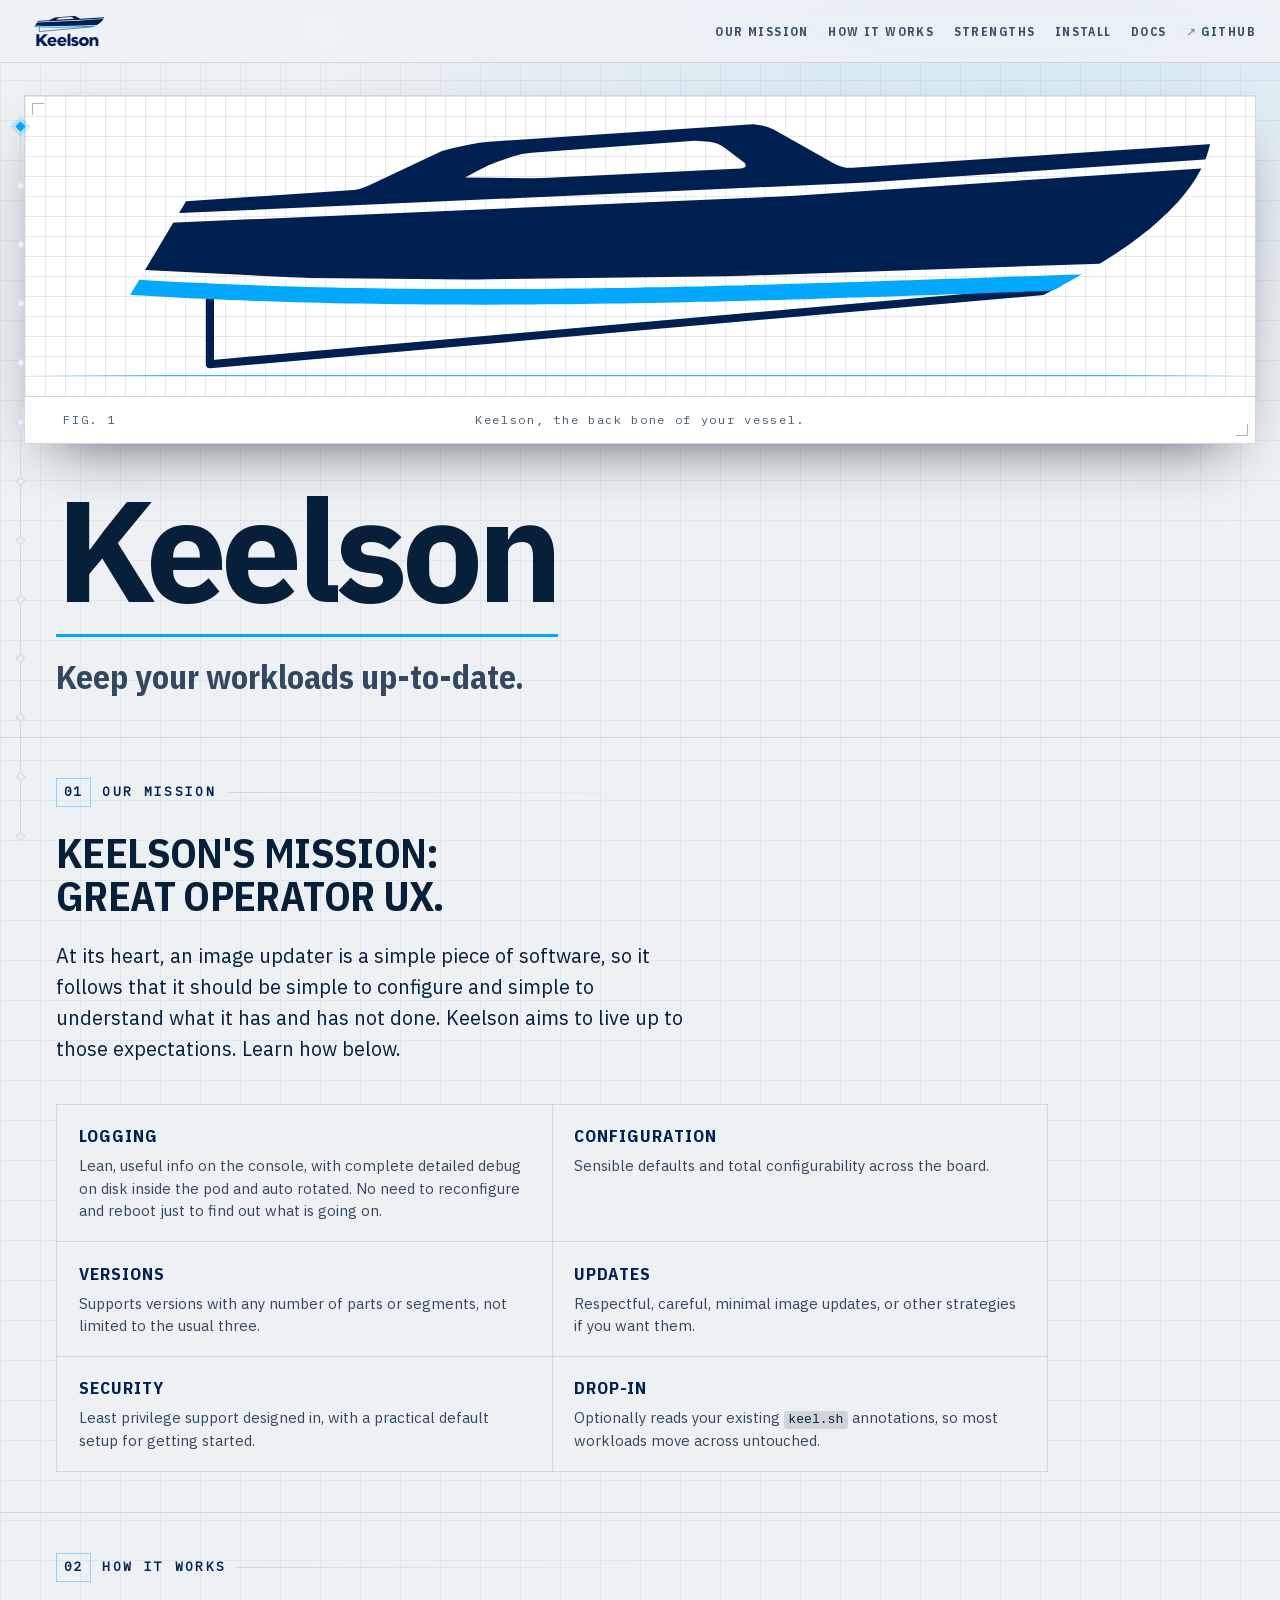
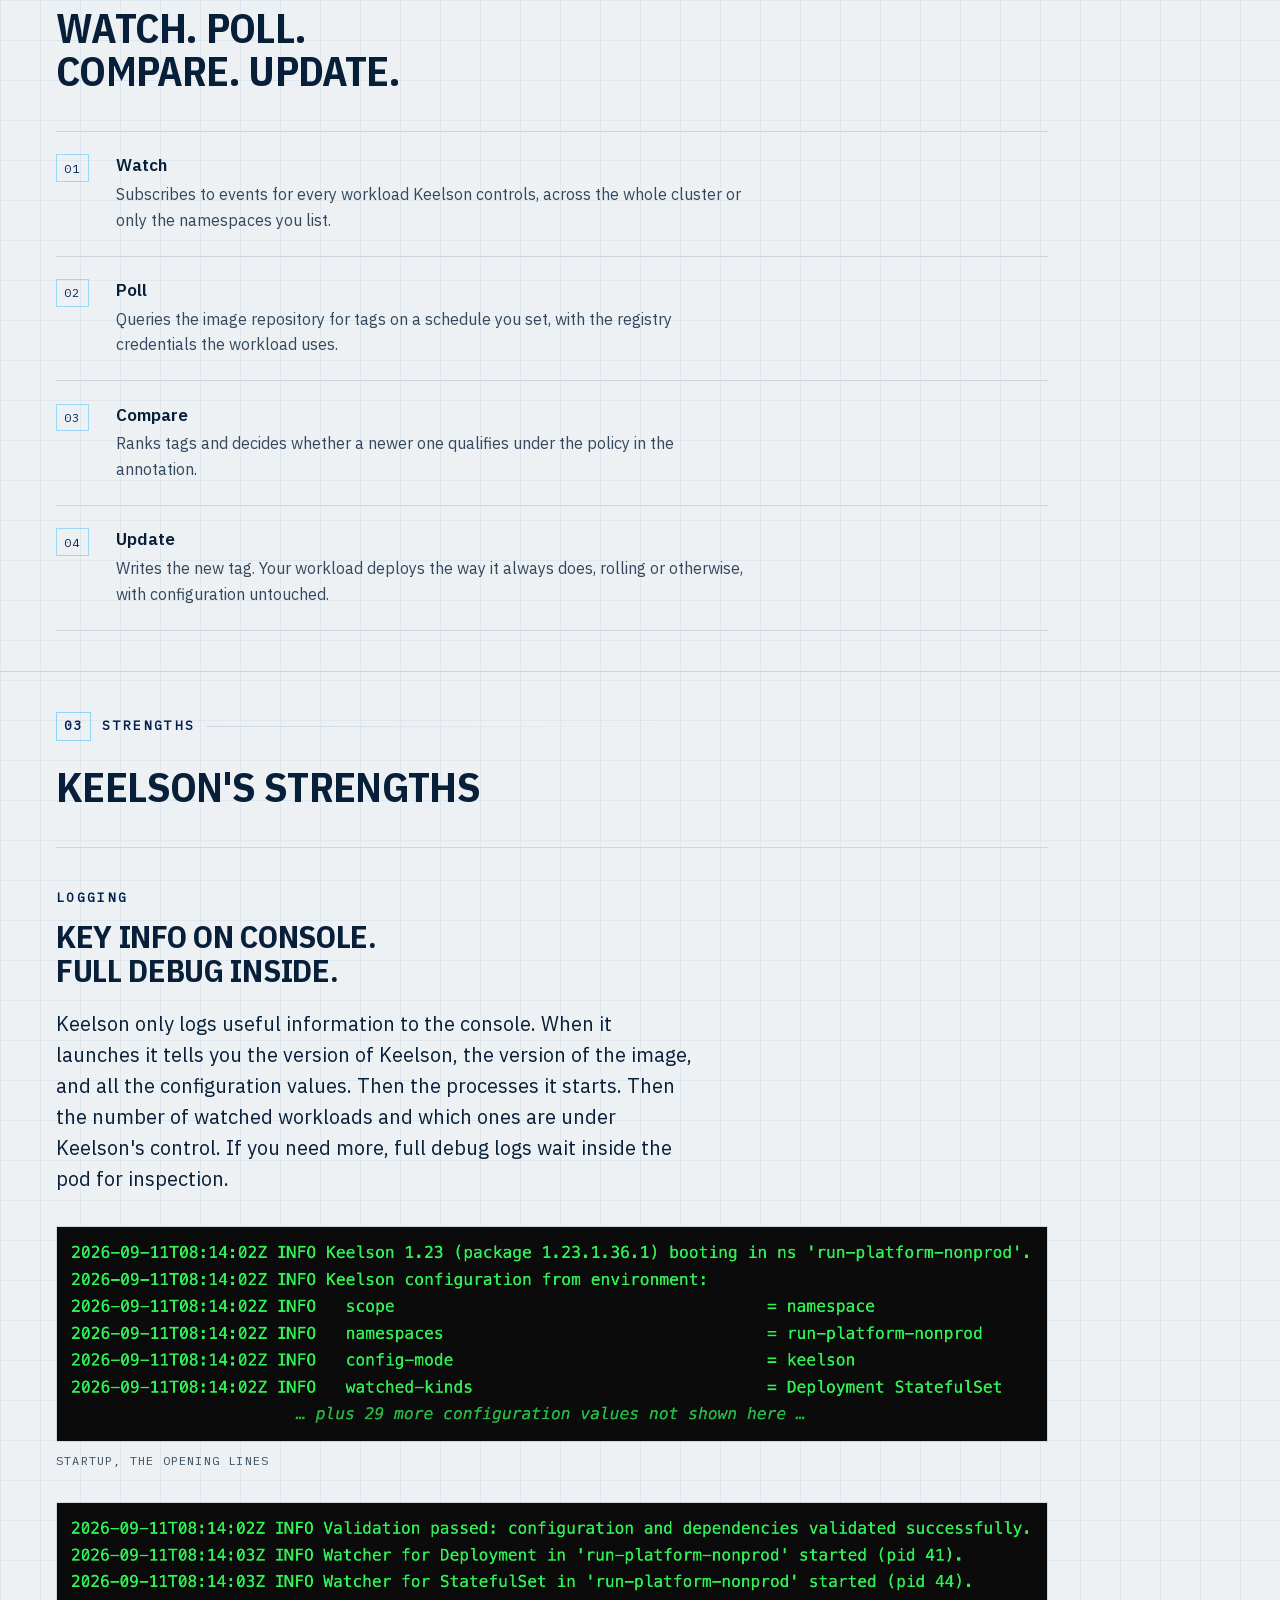
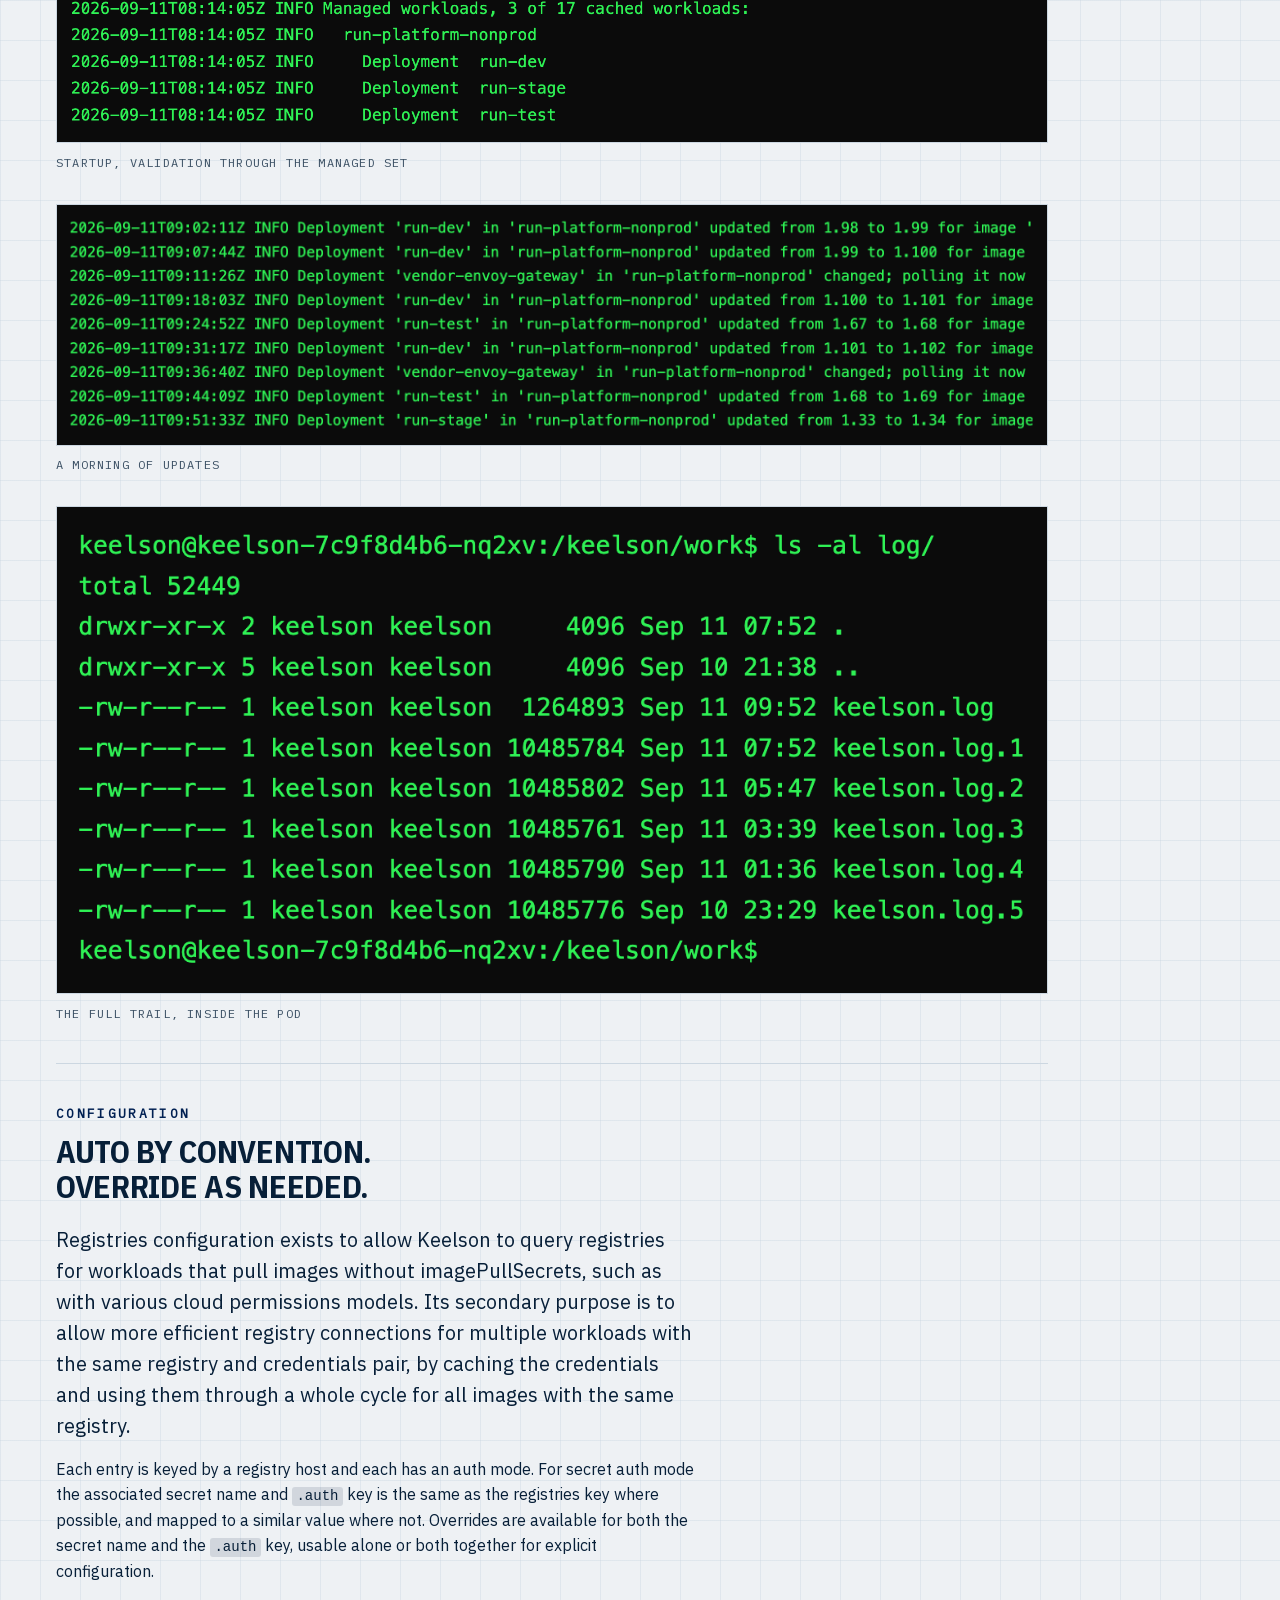
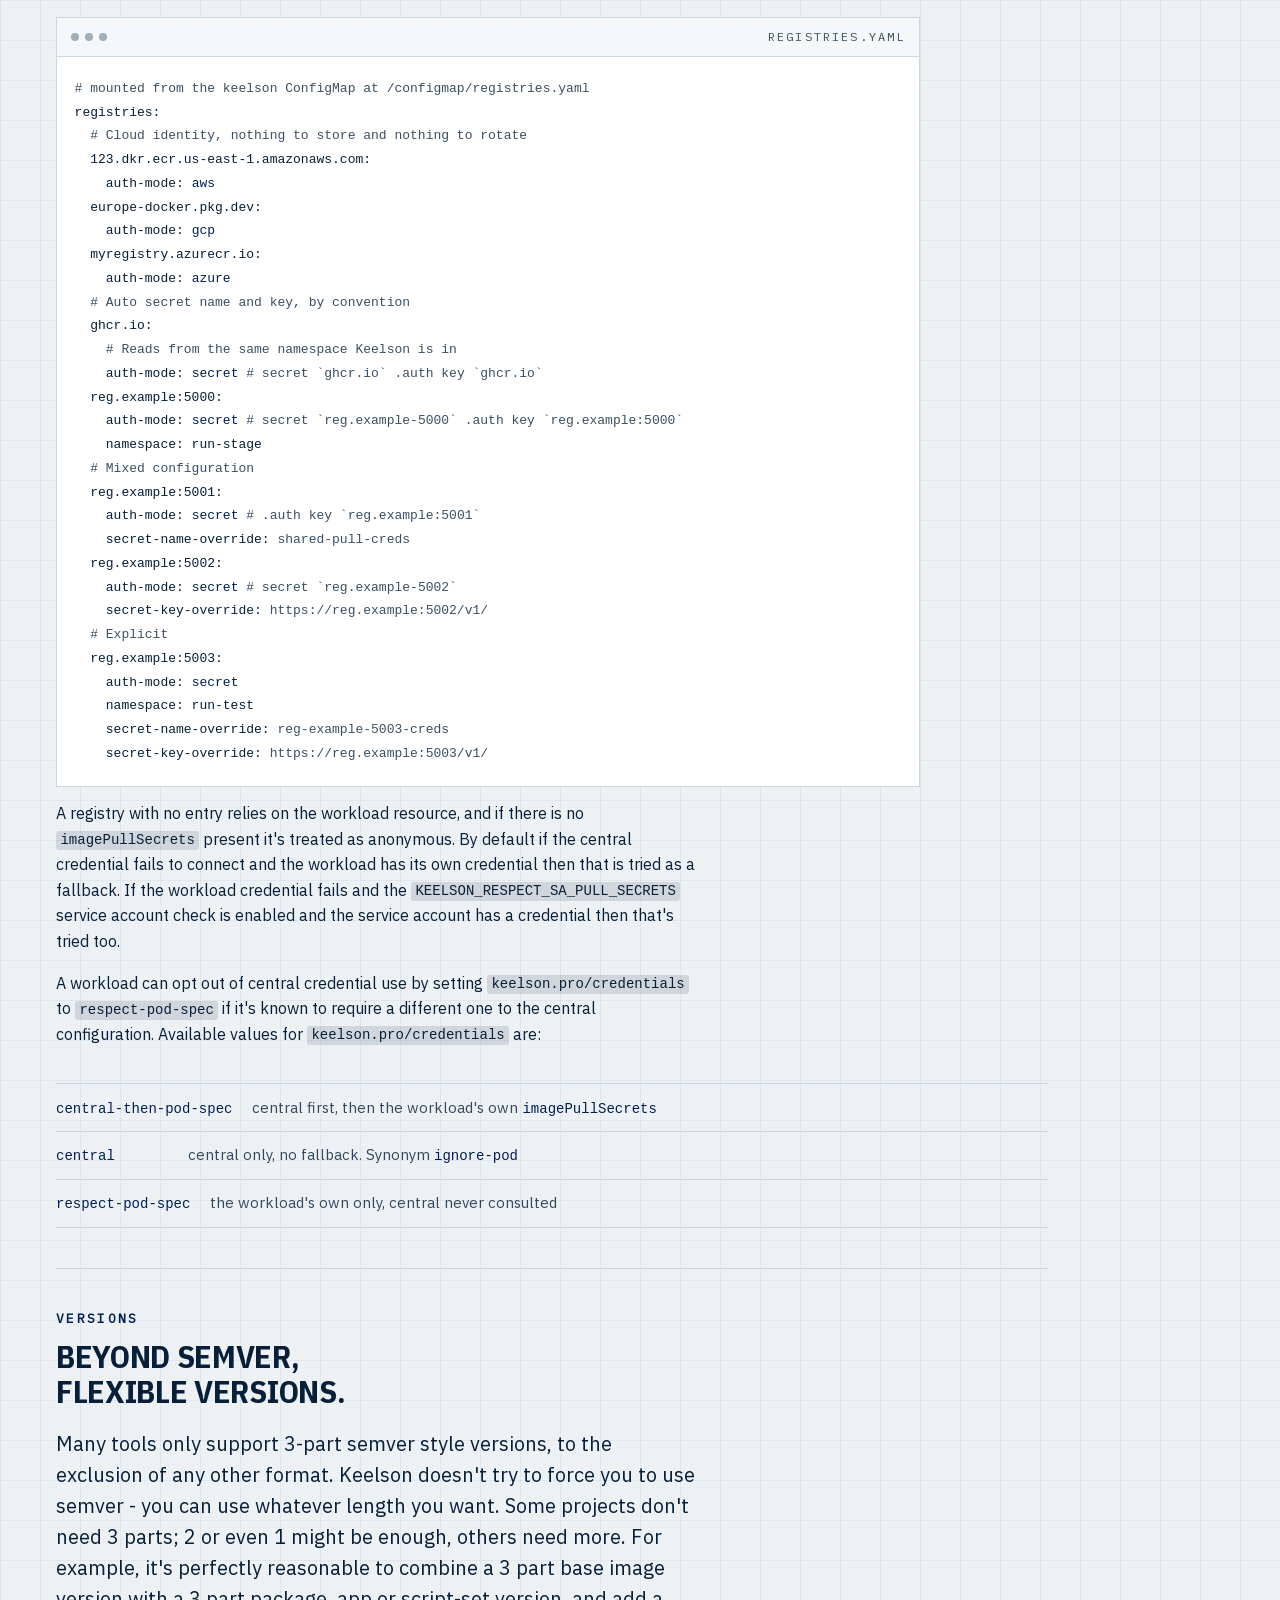
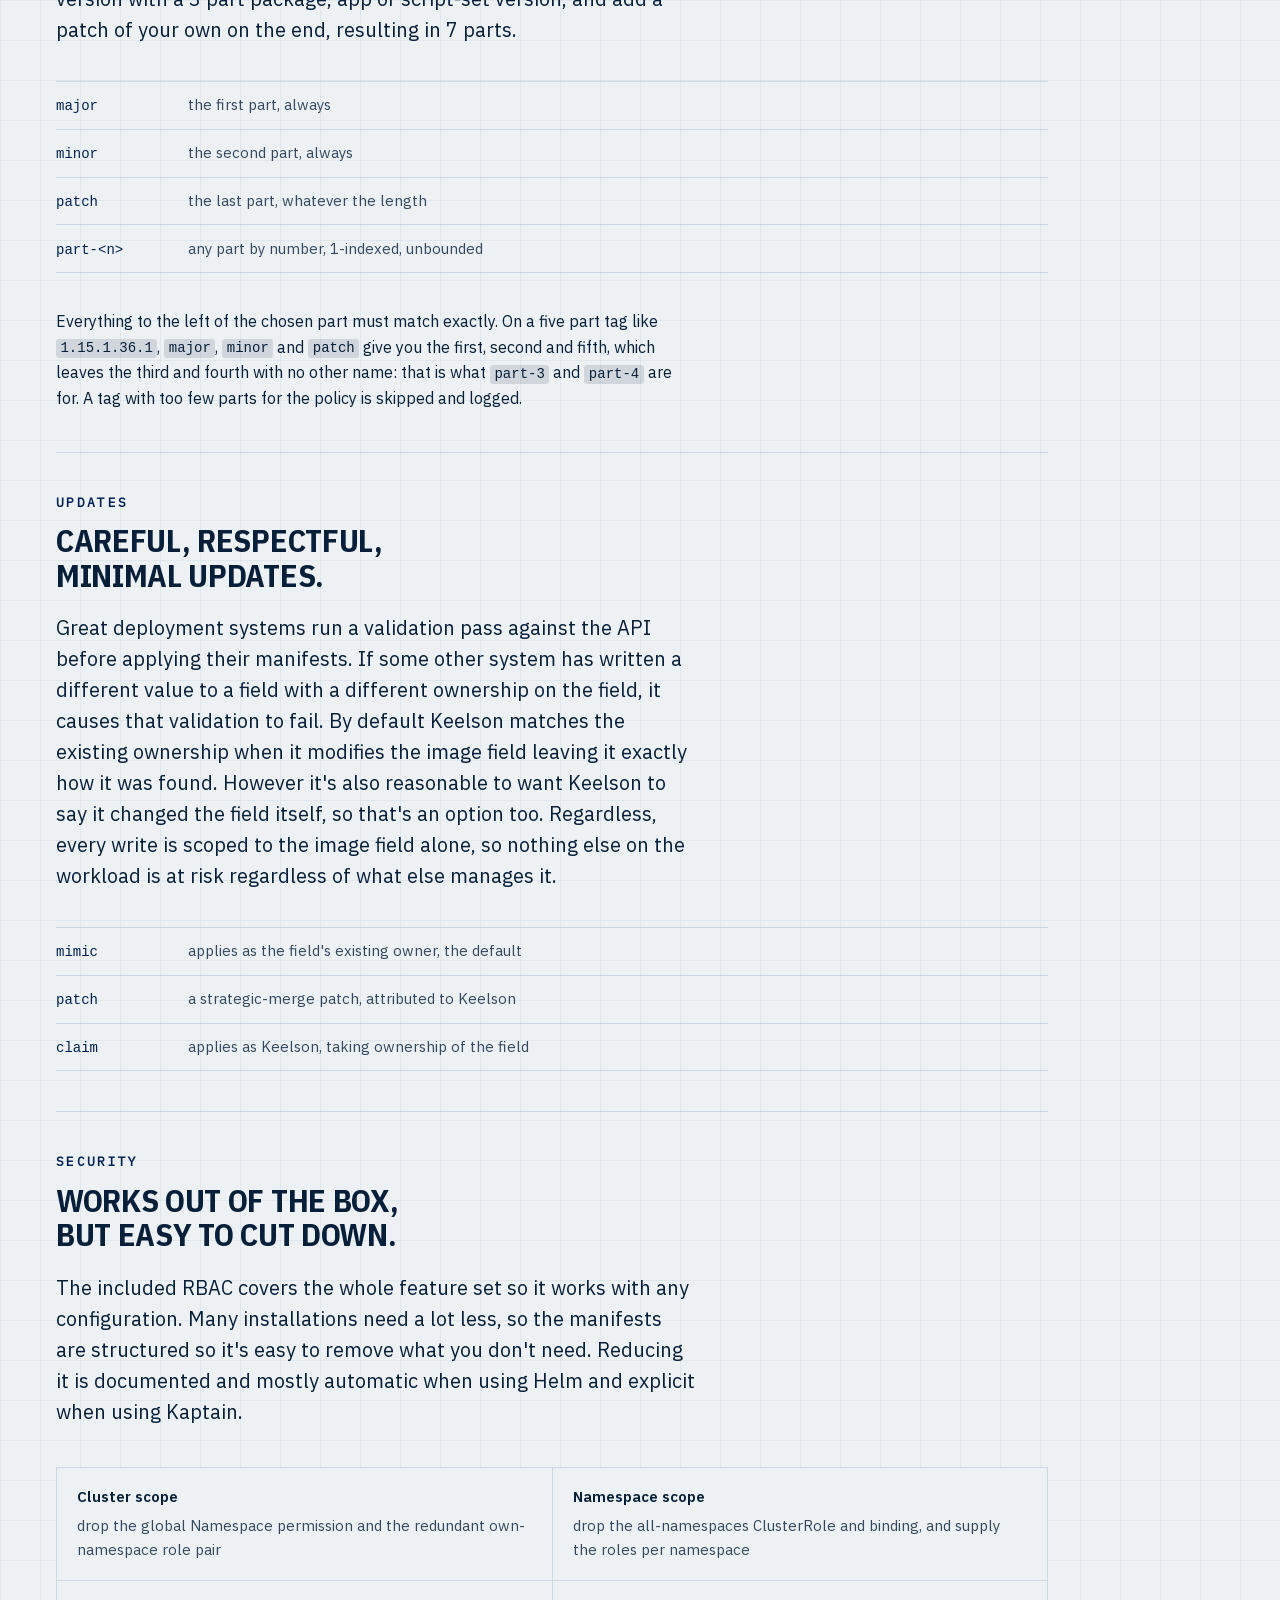
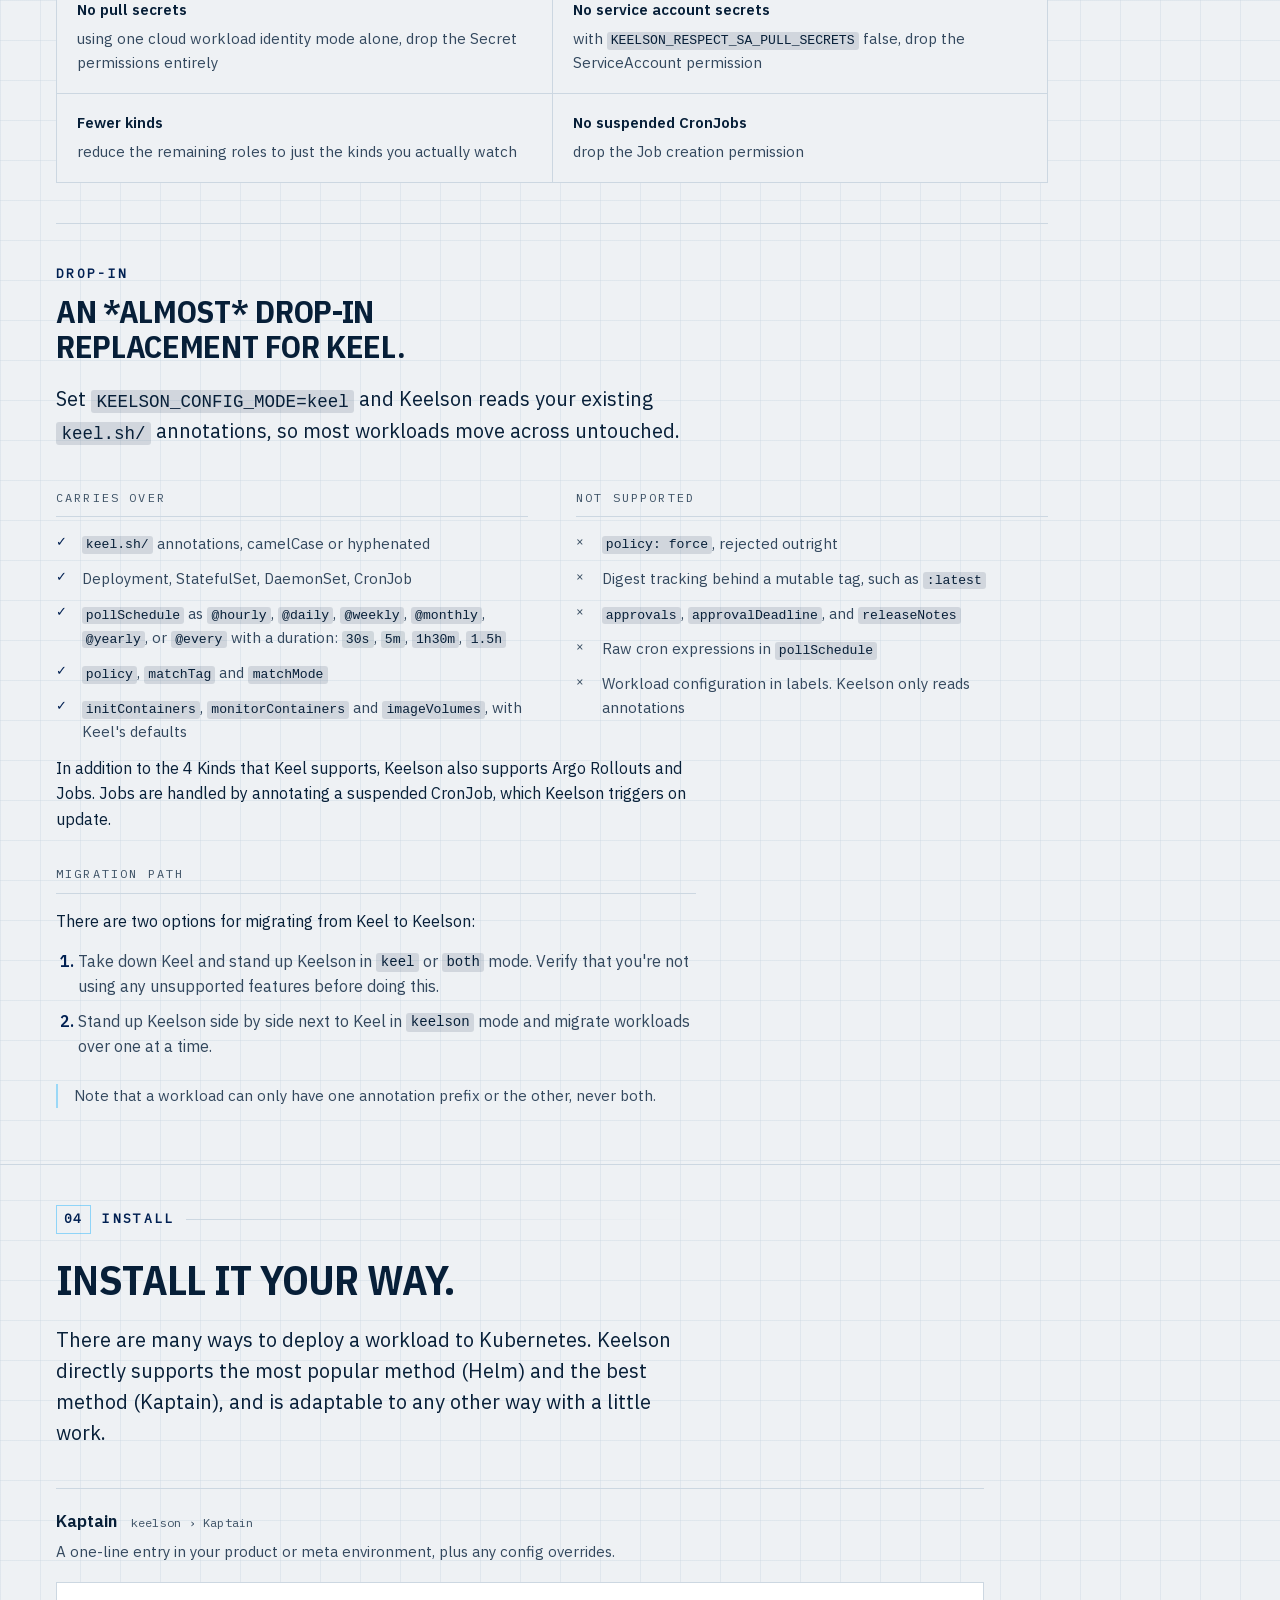
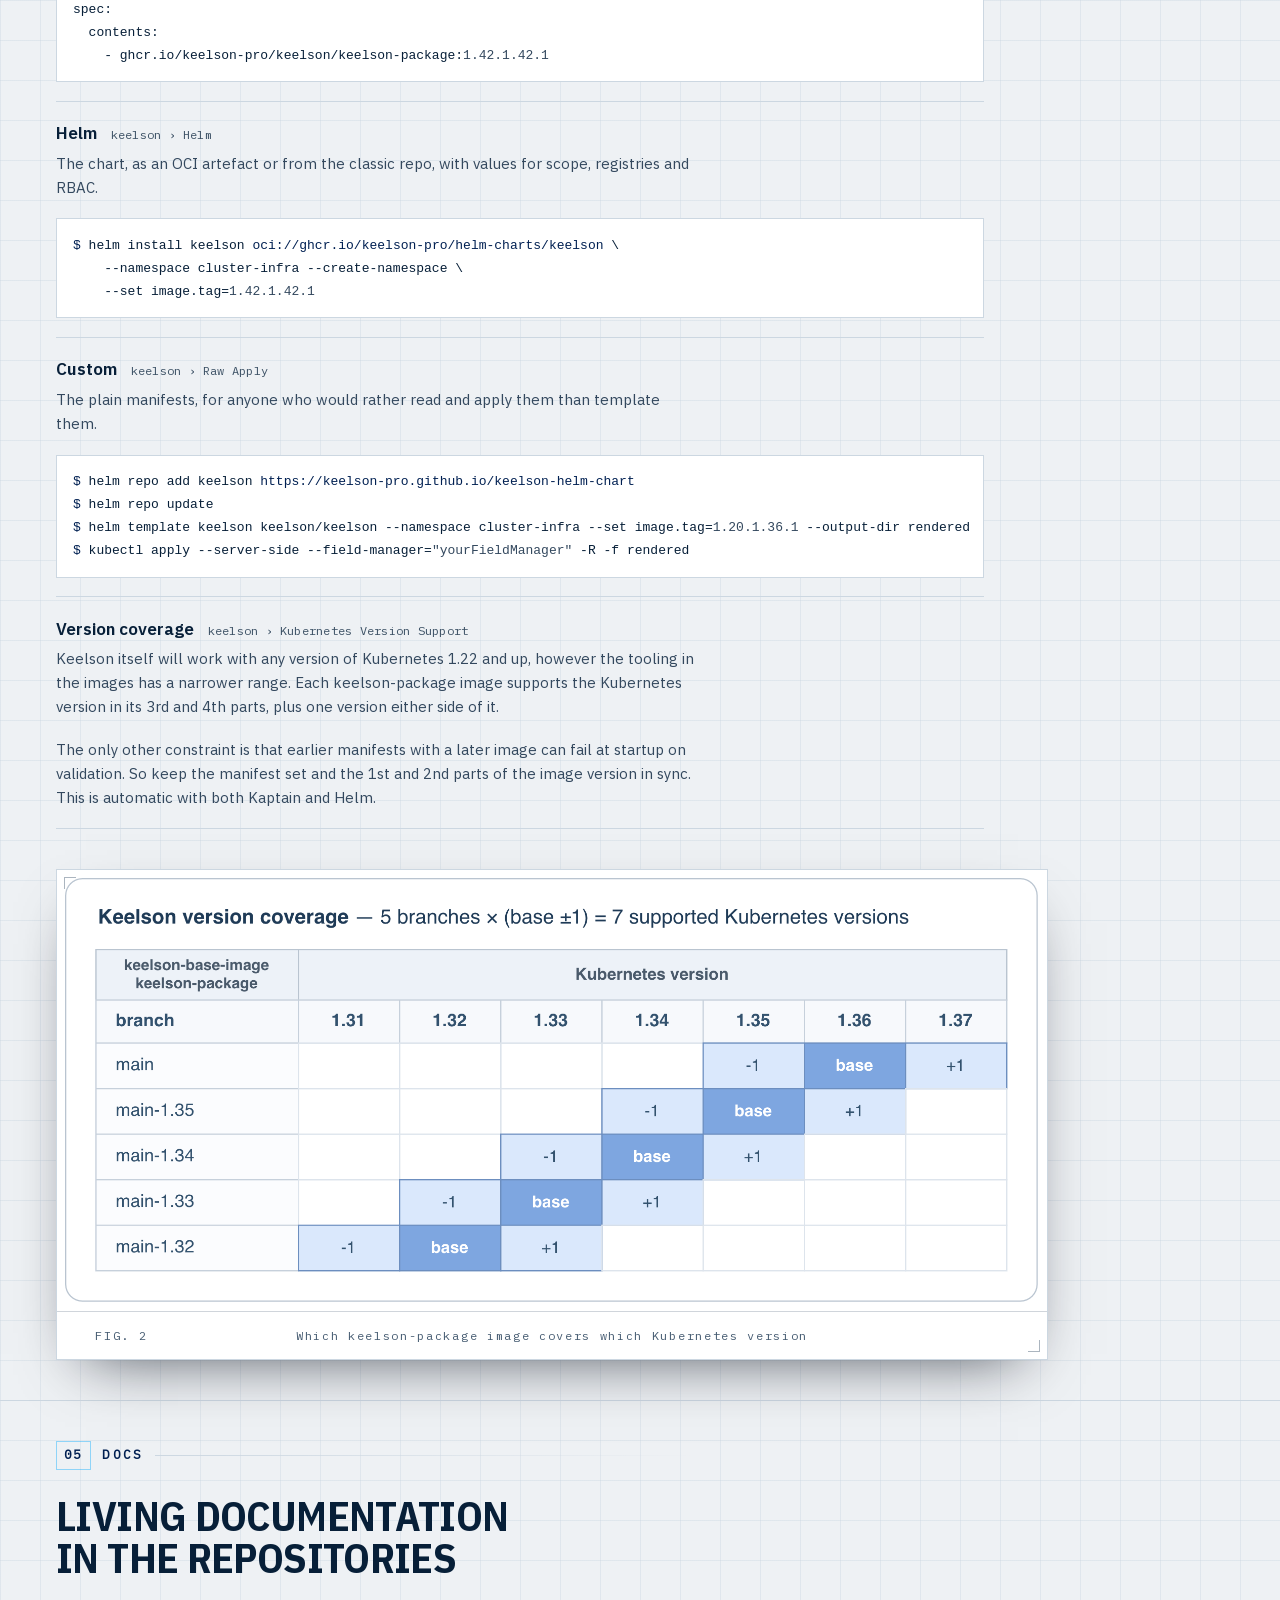
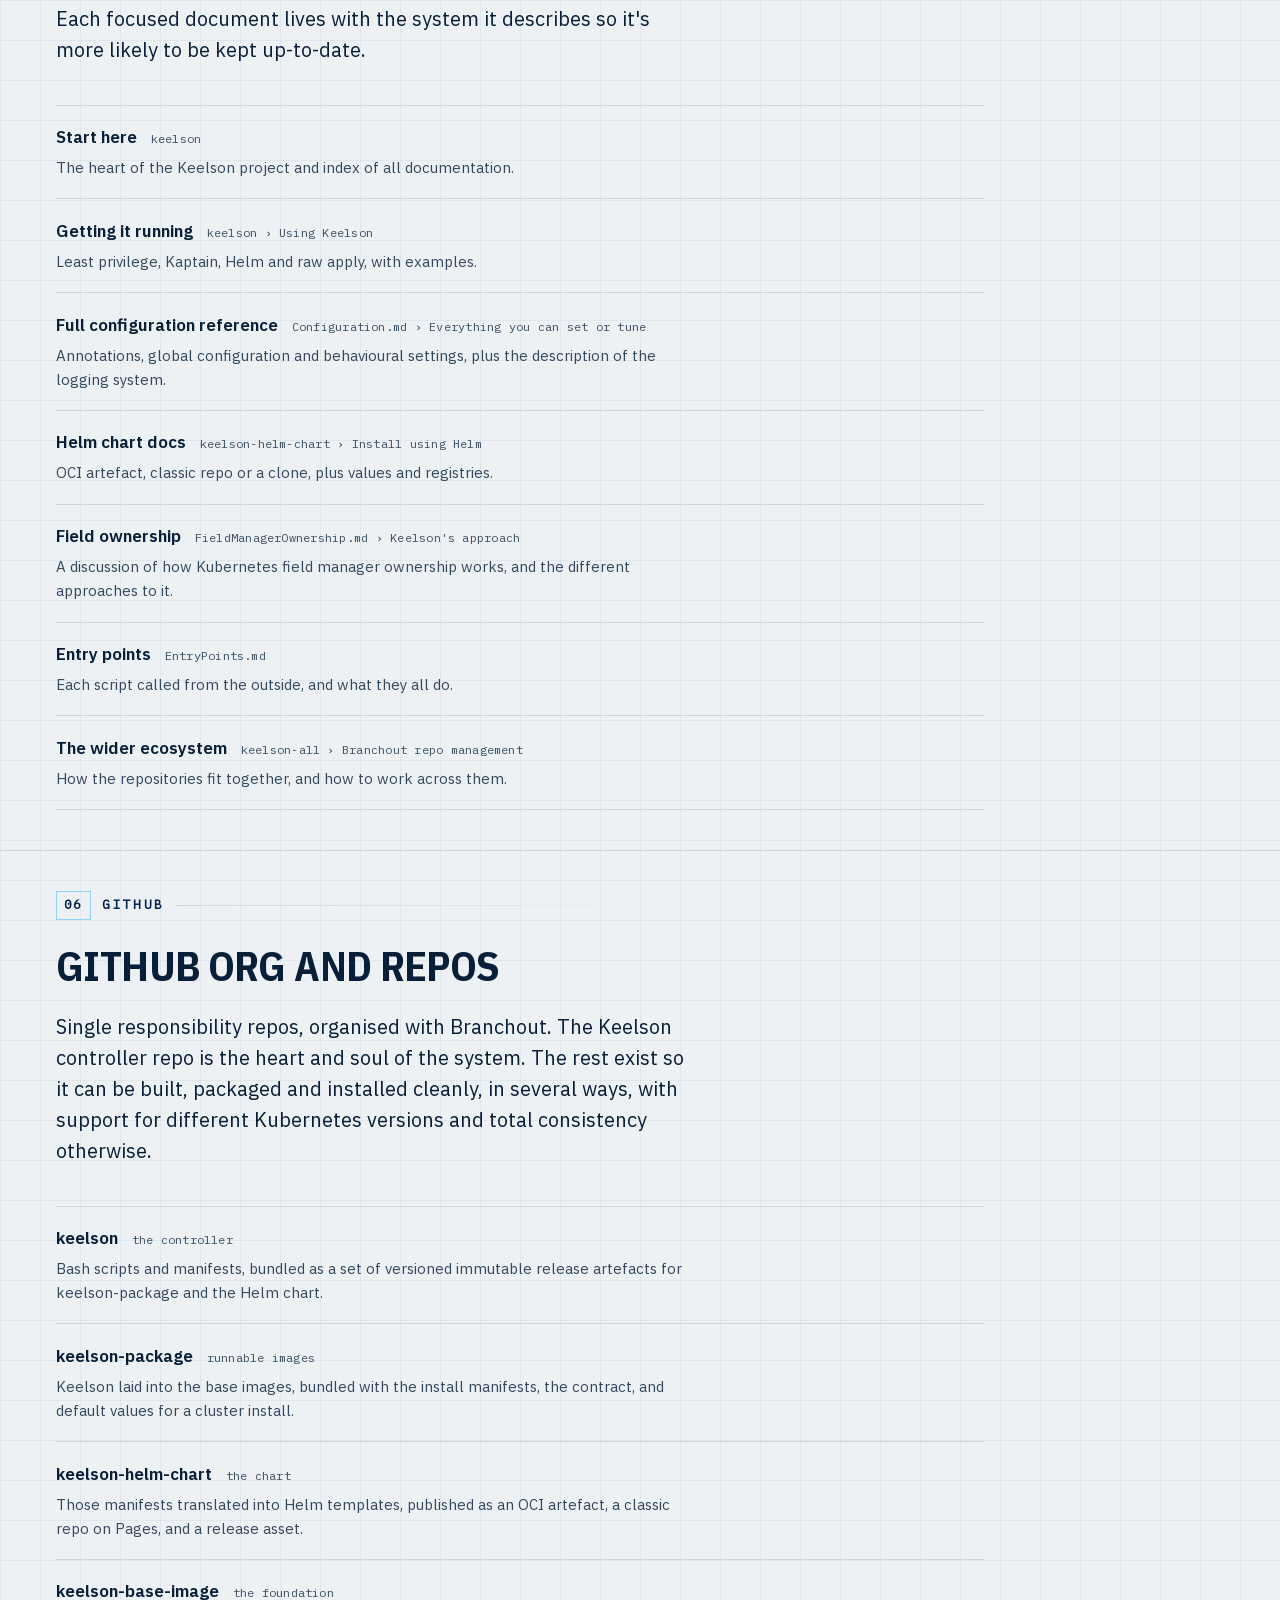
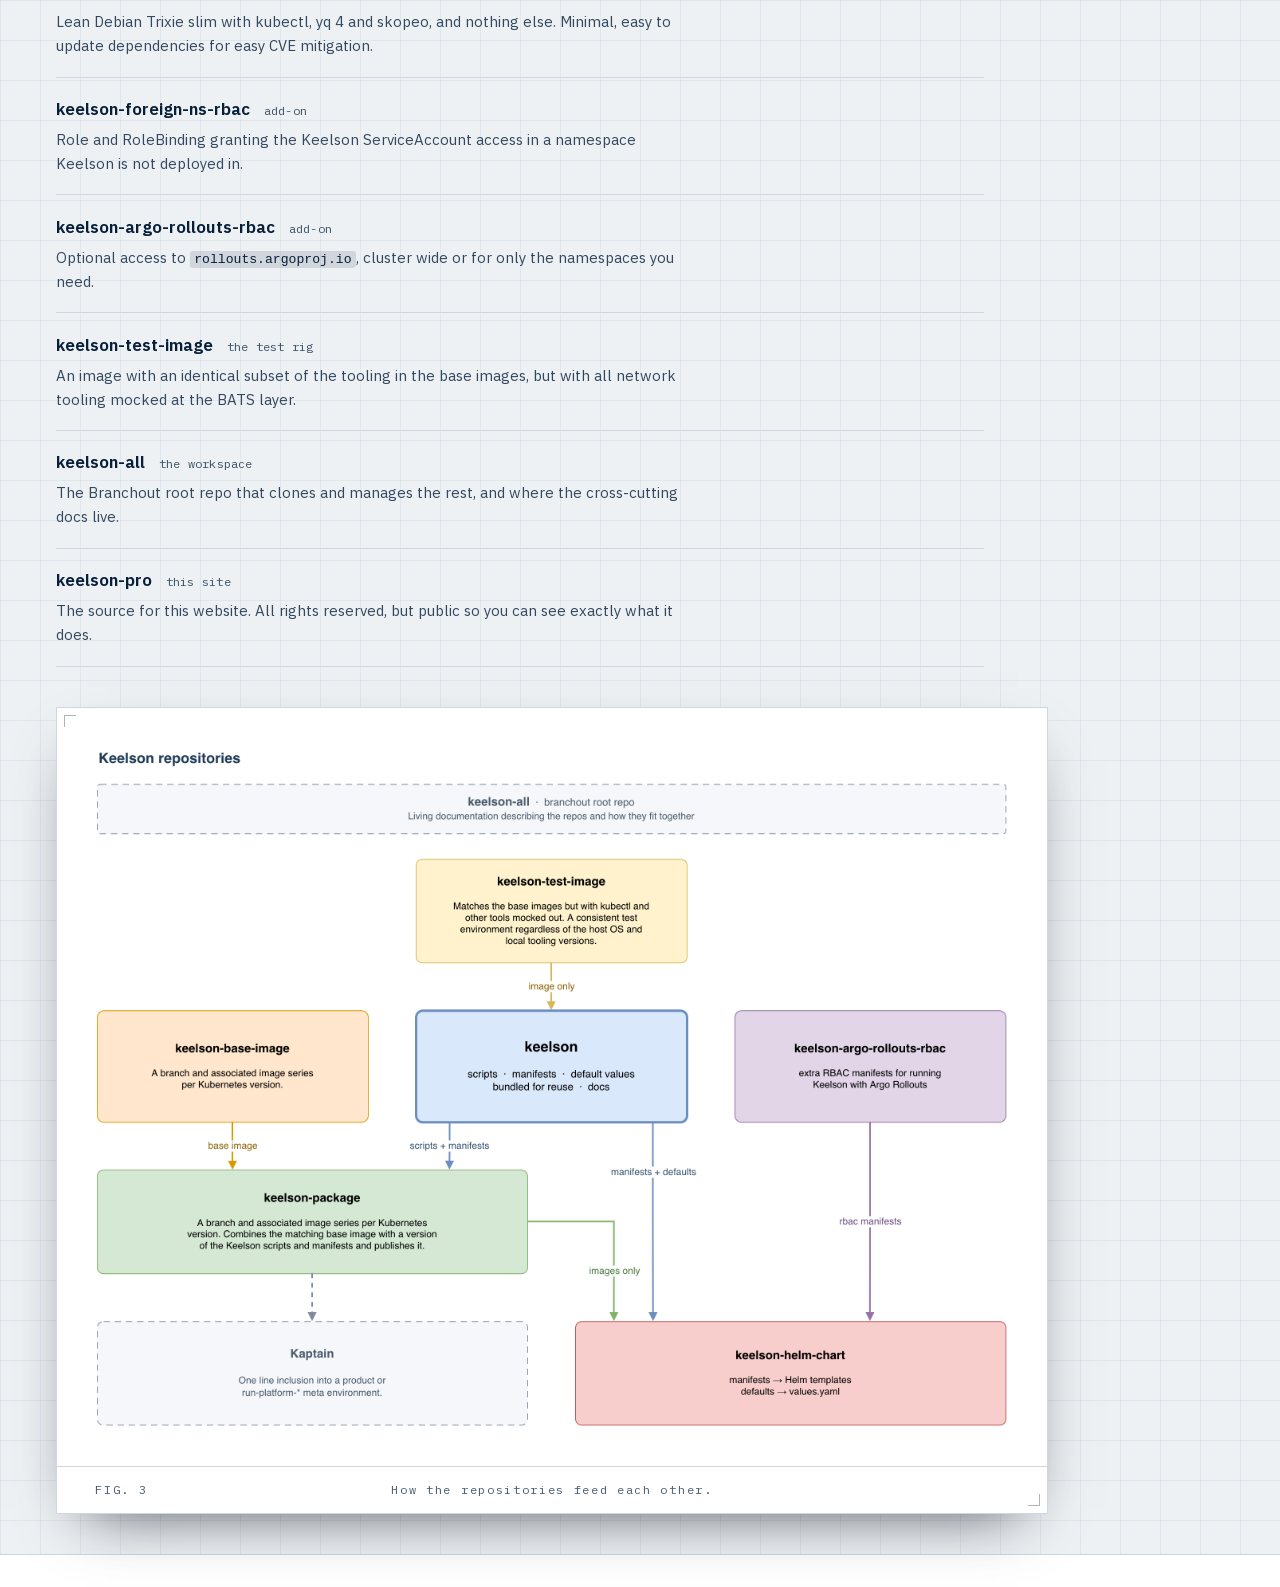
==== index.html @ 5b261552 "Publish keelson.pro site 1.1 as 42.1.1" ====
<!DOCTYPE html>
<html lang="en">
<head>
<meta charset="utf-8">
<meta name="viewport" content="width=device-width, initial-scale=1">
<title>Keelson - automated image updates for Kubernetes</title>
<meta name="description" content="Keelson watches your registry and rolls your Kubernetes workloads forward on your terms. Scoped writes that respect field ownership, tags of any length, and logs you can actually read.">
<meta name="theme-color" content="#00101f">
<link rel="icon" href="img/keelson-mark.svg" type="image/svg+xml">
<link rel="preload" href="fonts/plex-condensed-700.woff2" as="font" type="font/woff2" crossorigin>
<link rel="preload" href="fonts/plex-sans-400.woff2" as="font" type="font/woff2" crossorigin>
<link rel="stylesheet" href="css/site.css">
</head>
<body>

<a class="skip-link" href="#overview">Skip to content</a>

<header class="masthead">
  <nav class="nav" aria-label="Primary">
    <a class="brand" href="#overview" aria-label="Keelson, back to top">
      <img src="img/keelson-lockup.svg" alt="Keelson" width="680" height="320">
    </a>

    <button class="burger" type="button"
            aria-expanded="false" aria-controls="nav-menu" aria-label="Menu">
      <span></span><span></span><span></span>
    </button>

    <ul class="nav-menu" id="nav-menu">
      <li><a href="#mission"><i>01</i>Our Mission</a></li>
      <li><a href="#how"><i>02</i>How it works</a></li>
      <li><a href="#strengths"><i>03</i>Strengths</a></li>
      <li><a href="#install"><i>04</i>Install</a></li>
      <li><a href="#docs"><i>05</i>Docs</a></li>
      <li><a class="nav-out" data-bay="github"
             href="https://github.com/keelson-pro/keelson#keelson">
        <i>&#8599;</i>GitHub</a></li>
    </ul>
  </nav>
</header>

<!--
  The keel: a hairline running the length of the page with a station node per
  bay, filling as you scroll. Decorative and desktop only, so it is hidden from
  assistive tech; the nav already conveys position. site.js places each node
  from its bay's real offset.
-->
<div class="keel" aria-hidden="true">
  <span class="keel-run"></span>
  <b data-station="overview"></b>
  <b data-station="mission"></b>
  <b data-station="how"></b>
  <b data-station="strengths"></b>
  <!-- The five strengths get their own stations, but share one menu item, so
       Strengths stays lit for the whole run of dots. Every station is the same
       size and evenly spaced; site.js sets the positions. -->
  <b data-station="logging"></b>
  <b data-station="config"></b>
  <b data-station="versions"></b>
  <b data-station="updates"></b>
  <b data-station="security"></b>
  <b data-station="dropin"></b>
  <b data-station="install"></b>
  <b data-station="docs"></b>
  <b data-station="github"></b>
</div>

<main>

  <section id="overview" class="bay bay-hero">
    <!--
      A naval architecture drawing plate, and the first thing on the page. The
      plate is deliberately light in both themes: the hull is #002052 and would
      vanish against the dark ground, and CSS cannot restyle the fills of an
      external SVG. Framing it as a drawing turns that constraint into the point.
    -->
    <figure class="plate">
      <div class="plate-field">
        <img src="img/keelson-mark.svg" alt="Keelson logo, a motor vessel in profile"
             width="680" height="206" fetchpriority="high">
        <span class="waterline"></span>
      </div>
      <figcaption>
        <span class="fig">Fig. 1</span>
        <span class="cap">Keelson, the back bone of your vessel.</span>
      </figcaption>
    </figure>

    <div class="hero-title">
      <h1>Keelson</h1>
      <p class="tagline">Keep your workloads up-to-date.</p>
    </div>
  </section>

  <section id="mission" class="bay">
    <div class="bay-body">
      <p class="eyebrow"><span>01</span> Our Mission</p>
      <h2>Keelson's mission: great operator UX.</h2>
      <p class="lead">
        At its heart, an image updater is a simple piece of software, so it
        follows that it should be simple to configure and simple to understand
        what it has and has not done. Keelson aims to live up to those
        expectations. Learn how below.
      </p>

      <ul class="missions">
        <li>
          <a href="#logging">
            <b>Logging</b>
            <span>Lean, useful info on the console, with complete detailed
                  debug on disk inside the pod and auto rotated. No need to
                  reconfigure and reboot just to find out what is going
                  on.</span>
          </a>
        </li>
        <li>
          <a href="#config">
            <b>Configuration</b>
            <span>Sensible defaults and total configurability across the
                  board.</span>
          </a>
        </li>
        <li>
          <a href="#versions">
            <b>Versions</b>
            <span>Supports versions with any number of parts or segments, not
                  limited to the usual three.</span>
          </a>
        </li>
        <li>
          <a href="#updates">
            <b>Updates</b>
            <span>Respectful, careful, minimal image updates, or other
                  strategies if you want them.</span>
          </a>
        </li>
        <li>
          <a href="#security">
            <b>Security</b>
            <span>Least privilege support designed in, with a practical
                  default setup for getting started.</span>
          </a>
        </li>
        <li>
          <a href="#dropin">
            <b>Drop-in</b>
            <span>Optionally reads your existing <code>keel.sh</code>
                  annotations, so most workloads move across untouched.</span>
          </a>
        </li>
      </ul>
    </div>
  </section>

  <section id="how" class="bay">
    <div class="bay-body">
      <p class="eyebrow"><span>02</span> How it works</p>
      <h2>Watch. Poll. Compare. Update.</h2>

      <ol class="steps">
        <li>
          <h3>Watch</h3>
          <p>Subscribes to events for every workload Keelson controls, across
             the whole cluster or only the namespaces you list.</p>
        </li>
        <li>
          <h3>Poll</h3>
          <p>Queries the image repository for tags on a schedule you set, with
             the registry credentials the workload uses.</p>
        </li>
        <li>
          <h3>Compare</h3>
          <p>Ranks tags and decides whether a newer one qualifies under the
             policy in the annotation.</p>
        </li>
        <li>
          <h3>Update</h3>
          <p>Writes the new tag. Your workload deploys the way it always does,
             rolling or otherwise, with configuration untouched.</p>
        </li>
      </ol>
    </div>
  </section>

  <section id="strengths" class="bay">
    <div class="bay-body">
      <p class="eyebrow"><span>03</span> Strengths</p>
      <h2>Keelson's Strengths</h2>

      <div class="sub" id="logging">
        <p class="sub-label">Logging</p>
        <h3 class="sub-head">Key info on console. Full debug inside.</h3>
        <p class="lead">
          Keelson only logs useful information to the console. When it launches
          it tells you the version of Keelson, the version of the image, and all
          the configuration values. Then the processes it starts. Then the
          number of watched workloads and which ones are under Keelson's
          control. If you need more, full debug logs wait inside the pod for
          inspection.
        </p>

        <figure class="logshot">
          <img src="img/log-startup-boot.png" loading="lazy"
               alt="Keelson boot banner, then the first of its configuration values">
          <figcaption>Startup, the opening lines</figcaption>
        </figure>

        <figure class="logshot">
          <img src="img/log-startup-managed.png" loading="lazy"
               alt="Validation passing, watchers starting, and the list of managed workloads">
          <figcaption>Startup, validation through the managed set</figcaption>
        </figure>

        <figure class="logshot">
          <img src="img/log-updates.png" loading="lazy"
               alt="A sequence of workload image updates and re-polls">
          <figcaption>A morning of updates</figcaption>
        </figure>

        <figure class="logshot">
          <img src="img/log-log-dir.png" loading="lazy"
               alt="Directory listing of the current log file and its five rotated backups">
          <figcaption>The full trail, inside the pod</figcaption>
        </figure>
      </div>

      <div class="sub" id="config">
        <p class="sub-label">Configuration</p>
        <h3 class="sub-head">Auto by convention. Override as needed.</h3>
        <p class="lead">
          Registries configuration exists to allow Keelson to query registries
          for workloads that pull images without imagePullSecrets, such as with
          various cloud permissions models. Its secondary purpose is to allow
          more efficient registry connections for multiple workloads with the
          same registry and credentials pair, by caching the credentials and
          using them through a whole cycle for all images with the same
          registry.
        </p>

        <p>
          Each entry is keyed by a registry host and each has an auth mode. For
          secret auth mode the associated secret name and <code>.auth</code> key
          is the same as the registries key where possible, and mapped to a
          similar value where not. Overrides are available for both the secret
          name and the <code>.auth</code> key, usable alone or both together for
          explicit configuration.
        </p>

        <div class="terminal">
          <div class="terminal-bar"><span></span><span></span><span></span>
            <b>registries.yaml</b>
          </div>
<pre><code><span class="c"># mounted from the keelson ConfigMap at /configmap/registries.yaml</span>
registries:
  <span class="c"># Cloud identity, nothing to store and nothing to rotate</span>
  123.dkr.ecr.us-east-1.amazonaws.com:
    auth-mode: <span class="s">aws</span>
  europe-docker.pkg.dev:
    auth-mode: <span class="s">gcp</span>
  myregistry.azurecr.io:
    auth-mode: <span class="s">azure</span>
  <span class="c"># Auto secret name and key, by convention</span>
  ghcr.io:
    <span class="c"># Reads from the same namespace Keelson is in</span>
    auth-mode: <span class="s">secret</span> <span class="c"># secret `ghcr.io` .auth key `ghcr.io`</span>
  reg.example:5000:
    auth-mode: <span class="s">secret</span> <span class="c"># secret `reg.example-5000` .auth key `reg.example:5000`</span>
    namespace: run-stage
  <span class="c"># Mixed configuration</span>
  reg.example:5001:
    auth-mode: <span class="s">secret</span> <span class="c"># .auth key `reg.example:5001`</span>
    secret-name-override: <span class="v">shared-pull-creds</span>
  reg.example:5002:
    auth-mode: <span class="s">secret</span> <span class="c"># secret `reg.example-5002`</span>
    secret-key-override: <span class="v">https://reg.example:5002/v1/</span>
  <span class="c"># Explicit</span>
  reg.example:5003:
    auth-mode: <span class="s">secret</span>
    namespace: run-test
    secret-name-override: <span class="v">reg-example-5003-creds</span>
    secret-key-override: <span class="v">https://reg.example:5003/v1/</span></code></pre>
        </div>

        <p>
          A registry with no entry relies on the workload resource, and if there
          is no <code>imagePullSecrets</code> present it's treated as anonymous.
          By default if the central credential fails to connect and the workload
          has its own credential then that is tried as a fallback. If the
          workload credential fails and the
          <code>KEELSON_RESPECT_SA_PULL_SECRETS</code> service account check is
          enabled and the service account has a credential then that's tried
          too.
        </p>

        <p>
          A workload can opt out of central credential use by setting
          <code>keelson.pro/credentials</code> to <code>respect-pod-spec</code>
          if it's known to require a different one to the central configuration.
          Available values for <code>keelson.pro/credentials</code> are:
        </p>

        <div class="spec">
          <div><code>central-then-pod-spec</code><span>central first, then the
              workload's own <code>imagePullSecrets</code></span></div>
          <div><code>central</code><span>central only, no fallback. Synonym
              <code>ignore-pod</code></span></div>
          <div><code>respect-pod-spec</code><span>the workload's own only,
              central never consulted</span></div>
        </div>

      </div>

      <div class="sub" id="versions">
        <p class="sub-label">Versions</p>
        <h3 class="sub-head">Beyond semver, flexible versions.</h3>
        <p class="lead">
          Many tools only support 3-part semver style versions, to the
          exclusion of any other format. Keelson doesn't try to force you to use
          semver - you can use whatever length you want. Some projects don't need
          3 parts; 2 or even 1 might be enough, others need more. For example,
          it's perfectly reasonable to combine a 3 part base image version with
          a 3 part package, app or script-set version, and add a patch of your
          own on the end, resulting in 7 parts.
        </p>

        <div class="spec">
          <div><code>major</code><span>the first part, always</span></div>
          <div><code>minor</code><span>the second part, always</span></div>
          <div><code>patch</code><span>the last part, whatever the length</span></div>
          <div><code>part-&lt;n&gt;</code><span>any part by number, 1-indexed, unbounded</span></div>
        </div>

        <p>
          Everything to the left of the chosen part must match exactly. On a
          five part tag like <code>1.15.1.36.1</code>, <code>major</code>,
          <code>minor</code> and <code>patch</code> give you the first, second
          and fifth, which leaves the third and fourth with no other name: that
          is what <code>part-3</code> and <code>part-4</code> are for. A tag
          with too few parts for the policy is skipped and logged.
        </p>
      </div>

      <div class="sub" id="updates">
        <p class="sub-label">Updates</p>
        <h3 class="sub-head">Careful, respectful, minimal updates.</h3>
        <p class="lead">
          Great deployment systems run a validation pass against the API before
          applying their manifests. If some other system has written a different
          value to a field with a different ownership on the field, it causes
          that validation to fail. By default Keelson matches the existing
          ownership when it modifies the image field leaving it exactly how it
          was found. However it's also reasonable to want Keelson to say it
          changed the field itself, so that's an option too. Regardless, every
          write is scoped to the image field alone, so nothing else on the
          workload is at risk regardless of what else manages it.
        </p>

        <div class="spec">
          <div><code>mimic</code><span>applies as the field's existing owner, the default</span></div>
          <div><code>patch</code><span>a strategic-merge patch, attributed to Keelson</span></div>
          <div><code>claim</code><span>applies as Keelson, taking ownership of the field</span></div>
        </div>
      </div>

      <div class="sub" id="security">
        <p class="sub-label">Security</p>
        <h3 class="sub-head">Works out of the box, but easy to cut down.</h3>
        <p class="lead">
          The included RBAC covers the whole feature set so it works with any
          configuration. Many installations need a lot less, so the manifests
          are structured so it's easy to remove what you don't need. Reducing it
          is documented and mostly automatic when using Helm and explicit when
          using Kaptain.
        </p>

        <ul class="cuts">
          <li><b>Cluster scope</b> drop the global Namespace permission and the
              redundant own-namespace role pair</li>
          <li><b>Namespace scope</b> drop the all-namespaces ClusterRole and
              binding, and supply the roles per namespace</li>
          <li><b>No pull secrets</b> using one cloud workload identity mode
              alone, drop the Secret permissions entirely</li>
          <li><b>No service account secrets</b> with
              <code>KEELSON_RESPECT_SA_PULL_SECRETS</code> false, drop the
              ServiceAccount permission</li>
          <li><b>Fewer kinds</b> reduce the remaining roles to just the kinds
              you actually watch</li>
          <li><b>No suspended CronJobs</b> drop the Job creation permission</li>
        </ul>
      </div>

      <div class="sub" id="dropin">
<p class="sub-label">Drop-in</p>
        <h3 class="sub-head">An *almost* drop-in replacement for Keel.</h3>
        <p class="lead">
          Set <code>KEELSON_CONFIG_MODE=keel</code> and Keelson reads your
          existing <code>keel.sh/</code> annotations, so most workloads move
          across untouched.
        </p>

        <div class="split">
          <div>
            <h4 class="split-head">Carries over</h4>
            <ul class="ticks">
              <li><code>keel.sh/</code> annotations, camelCase or hyphenated</li>
              <li>Deployment, StatefulSet, DaemonSet, CronJob</li>
              <li><code>pollSchedule</code> as <code>@hourly</code>,
                  <code>@daily</code>, <code>@weekly</code>,
                  <code>@monthly</code>, <code>@yearly</code>, or
                  <code>@every</code> with a duration: <code>30s</code>,
                  <code>5m</code>, <code>1h30m</code>, <code>1.5h</code></li>
              <li><code>policy</code>, <code>matchTag</code> and <code>matchMode</code></li>
              <li><code>initContainers</code>, <code>monitorContainers</code>
                  and <code>imageVolumes</code>, with Keel's defaults</li>
            </ul>
          </div>
          <div>
            <h4 class="split-head">Not supported</h4>
            <ul class="crosses">
              <li><code>policy: force</code>, rejected outright</li>
              <li>Digest tracking behind a mutable tag, such as
                  <code>:latest</code></li>
              <li><code>approvals</code>, <code>approvalDeadline</code>, and
                  <code>releaseNotes</code></li>
              <li>Raw cron expressions in <code>pollSchedule</code></li>
              <li>Workload configuration in labels. Keelson only reads
                  annotations</li>
            </ul>
          </div>
        </div>

        <p>
          In addition to the 4 Kinds that Keel supports, Keelson also supports
          Argo Rollouts and Jobs. Jobs are handled by annotating a suspended
          CronJob, which Keelson triggers on update.
        </p>

        <p class="migrate-head">Migration Path</p>
        <p class="migrate-intro">
          There are two options for migrating from Keel to Keelson:
        </p>
        <ol class="migrate">
          <li>Take down Keel and stand up Keelson in <code>keel</code> or
              <code>both</code> mode. Verify that you're not using any
              unsupported features before doing this.</li>
          <li>Stand up Keelson side by side next to Keel in <code>keelson</code>
              mode and migrate workloads over one at a time.</li>
        </ol>
        <p class="aside">
          Note that a workload can only have one annotation prefix or the other,
          never both.
        </p>
      </div>
    </div>
  </section>

  <section id="install" class="bay">
    <div class="bay-body">
      <p class="eyebrow"><span>04</span> Install</p>
      <h2>Install it your way.</h2>
      <p class="lead">
        There are many ways to deploy a workload to Kubernetes. Keelson
        directly supports the most popular method (Helm) and the best method
        (Kaptain), and is adaptable to any other way with a little work.
      </p>

      <ul class="docs-list">
        <li>
          <a href="https://github.com/keelson-pro/keelson#kaptain">
            Kaptain <span>keelson &rsaquo; Kaptain</span></a>
          <p>A one-line entry in your product or meta environment, plus any config
             overrides.</p>
          <div class="snip">
<pre><code>spec:
  contents:
    - ghcr.io/keelson-pro/keelson/keelson-package:<span class="v">1.42.1.42.1</span></code></pre>
          </div>
        </li>
        <li>
          <a href="https://github.com/keelson-pro/keelson#helm">
            Helm <span>keelson &rsaquo; Helm</span></a>
          <p>The chart, as an OCI artefact or from the classic repo, with values
             for scope, registries and RBAC.</p>
          <div class="snip">
<pre><code><span class="p">$</span> helm install keelson <span class="s">oci://ghcr.io/keelson-pro/helm-charts/keelson</span> \
    --namespace cluster-infra --create-namespace \
    --set image.tag=<span class="v">1.42.1.42.1</span></code></pre>
          </div>
        </li>
        <li>
          <a href="https://github.com/keelson-pro/keelson#raw-apply">
            Custom <span>keelson &rsaquo; Raw Apply</span></a>
          <p>The plain manifests, for anyone who would rather read and apply
             them than template them.</p>
          <div class="snip">
<pre><code><span class="p">$</span> helm repo add keelson <span class="s">https://keelson-pro.github.io/keelson-helm-chart</span>
<span class="p">$</span> helm repo update
<span class="p">$</span> helm template keelson keelson/keelson --namespace cluster-infra --set image.tag=<span class="v">1.20.1.36.1</span> --output-dir rendered
<span class="p">$</span> kubectl apply --server-side --field-manager=<span class="v">"yourFieldManager"</span> -R -f rendered</code></pre>
          </div>
        </li>
        <li>
          <a href="https://github.com/keelson-pro/keelson#kubernetes-version-support">
            Version coverage <span>keelson &rsaquo; Kubernetes Version Support</span></a>
          <p>Keelson itself will work with any version of Kubernetes 1.22 and
             up, however the tooling in the images has a narrower range. Each
             keelson-package image supports the Kubernetes version in its 3rd
             and 4th parts, plus one version either side of it.</p>
          <p>The only other constraint is that earlier manifests with a later
             image can fail at startup on validation. So keep the manifest set
             and the 1st and 2nd parts of the image version in sync. This is
             automatic with both Kaptain and Helm.</p>
        </li>
      </ul>

      <figure class="plate figure">
        <div class="plate-field plate-plain">
          <img src="img/keelson-version-coverage.png"
               alt="Grid of Keelson releases against the Kubernetes versions each supports"
               loading="lazy">
        </div>
        <figcaption>
          <span class="fig">Fig. 2</span>
          <span class="cap">Which keelson-package image covers which Kubernetes version</span>
        </figcaption>
      </figure>
    </div>
  </section>

  <section id="docs" class="bay">
    <div class="bay-body">
      <p class="eyebrow"><span>05</span> Docs</p>
      <h2>Living documentation in the repositories</h2>
      <p class="lead">
        Each focused document lives with the system it describes so it's more
        likely to be kept up-to-date.
      </p>

      <ul class="docs-list">
        <li>
          <a href="https://github.com/keelson-pro/keelson#keelson">
            Start here <span>keelson</span></a>
          <p>The heart of the Keelson project and index of all documentation.</p>
        </li>
        <li>
          <a href="https://github.com/keelson-pro/keelson#using-keelson">
            Getting it running <span>keelson &rsaquo; Using Keelson</span></a>
          <p>Least privilege, Kaptain, Helm and raw apply, with examples.</p>
        </li>
        <li>
          <a href="https://github.com/keelson-pro/keelson/blob/main/Configuration.md">
            Full configuration reference
            <span>Configuration.md &rsaquo; Everything you can set or tune</span></a>
          <p>Annotations, global configuration and behavioural settings, plus the
             description of the logging system.</p>
        </li>
        <li>
          <a href="https://github.com/keelson-pro/keelson-helm-chart/tree/main/charts/keelson#install">
            Helm chart docs <span>keelson-helm-chart &rsaquo; Install using Helm</span></a>
          <p>OCI artefact, classic repo or a clone, plus values and registries.</p>
        </li>
        <li>
          <a href="https://github.com/keelson-pro/keelson/blob/main/FieldManagerOwnership.md#keelsons-approach">
            Field ownership <span>FieldManagerOwnership.md &rsaquo; Keelson's approach</span></a>
          <p>A discussion of how Kubernetes field manager ownership works, and the
             different approaches to it.</p>
        </li>
        <li>
          <a href="https://github.com/keelson-pro/keelson/blob/main/EntryPoints.md">
            Entry points <span>EntryPoints.md</span></a>
          <p>Each script called from the outside, and what they all do.</p>
        </li>
        <li>
          <a href="https://github.com/keelson-pro/keelson-all#branchout-repo-management">
            The wider ecosystem <span>keelson-all &rsaquo; Branchout repo management</span></a>
          <p>How the repositories fit together, and how to work across them.</p>
        </li>
      </ul>
    </div>
  </section>

  <section id="github" class="bay">
    <div class="bay-body">
      <p class="eyebrow"><span>06</span> GitHub</p>
      <h2>GitHub Org And Repos</h2>
      <p class="lead">
        Single responsibility repos, organised with Branchout. The Keelson
        controller repo is the heart and soul of the system. The rest exist so it
        can be built, packaged and installed cleanly, in several ways, with
        support for different Kubernetes versions and total consistency
        otherwise.
      </p>

      <ul class="docs-list">
        <li>
          <a href="https://github.com/keelson-pro/keelson">
            keelson <span>the controller</span></a>
          <p>Bash scripts and manifests, bundled as a set of versioned immutable
             release artefacts for keelson-package and the Helm chart.</p>
        </li>
        <li>
          <a href="https://github.com/keelson-pro/keelson-package">
            keelson-package <span>runnable images</span></a>
          <p>Keelson laid into the base images, bundled with the install
             manifests, the contract, and default values for a cluster
             install.</p>
        </li>
        <li>
          <a href="https://github.com/keelson-pro/keelson-helm-chart">
            keelson-helm-chart <span>the chart</span></a>
          <p>Those manifests translated into Helm templates, published as an OCI
             artefact, a classic repo on Pages, and a release asset.</p>
        </li>
        <li>
          <a href="https://github.com/keelson-pro/keelson-base-image">
            keelson-base-image <span>the foundation</span></a>
          <p>Lean Debian Trixie slim with kubectl, yq 4 and skopeo, and nothing
             else. Minimal, easy to update dependencies for easy CVE
             mitigation.</p>
        </li>
        <li>
          <a href="https://github.com/keelson-pro/keelson-foreign-ns-rbac">
            keelson-foreign-ns-rbac <span>add-on</span></a>
          <p>Role and RoleBinding granting the Keelson ServiceAccount access in
             a namespace Keelson is not deployed in.</p>
        </li>
        <li>
          <a href="https://github.com/keelson-pro/keelson-argo-rollouts-rbac">
            keelson-argo-rollouts-rbac <span>add-on</span></a>
          <p>Optional access to <code>rollouts.argoproj.io</code>, cluster wide
             or for only the namespaces you need.</p>
        </li>
        <li>
          <a href="https://github.com/keelson-pro/keelson-test-image">
            keelson-test-image <span>the test rig</span></a>
          <p>An image with an identical subset of the tooling in the base images,
             but with all network tooling mocked at the BATS layer.</p>
        </li>
        <li>
          <a href="https://github.com/keelson-pro/keelson-all">
            keelson-all <span>the workspace</span></a>
          <p>The Branchout root repo that clones and manages the rest, and where
             the cross-cutting docs live.</p>
        </li>
        <li>
          <a href="https://github.com/keelson-pro/keelson-pro">
            keelson-pro <span>this site</span></a>
          <p>The source for this website. All rights reserved, but public so you
             can see exactly what it does.</p>
        </li>
      </ul>

      <figure class="plate figure">
        <div class="plate-field plate-plain">
          <img src="img/keelson-ecosystem.png"
               alt="Diagram of the Keelson repositories and how they feed into each other"
               loading="lazy">
        </div>
        <figcaption>
          <span class="fig">Fig. 3</span>
          <span class="cap">How the repositories feed each other.</span>
        </figcaption>
      </figure>
    </div>
  </section>

</main>

<footer class="footer">
  <div class="footer-in">
    <p>Copyright (c) 2025-2026 Keelson contributors. All rights reserved.</p>
    <p class="stamp">Site <span>1.1</span></p>
  </div>
</footer>

<script type="module" src="js/site.js"></script>
</body>
</html>
---- css/site.css ----
/*
 * All rights reserved. See LICENSE.md.
 * Copyright (c) 2025-2026 Keelson contributors (Fred Cooke)
 *
 * Aesthetic: admiralty chart and naval architecture drawing. A keelson is the
 * beam running the length of a hull above the keel, so the page has one too:
 * a hairline down the left with a station node per section.
 *
 * Palette is the logo's own #002052 and #01a8fd, nothing invented.
 */

/* --------------------------------------------------------------------------
 * Fonts. Self hosted, latin subset, so the site makes no external requests
 * and works offline. IBM Plex, SIL OFL 1.1, see fonts/OFL.txt.
 * ----------------------------------------------------------------------- */

@font-face {
  font-family: 'Plex Cond';
  src: url('../fonts/plex-condensed-700.woff2') format('woff2');
  font-weight: 700; font-style: normal; font-display: swap;
}
@font-face {
  font-family: 'Plex';
  src: url('../fonts/plex-sans-400.woff2') format('woff2');
  font-weight: 400; font-style: normal; font-display: swap;
}
@font-face {
  font-family: 'Plex';
  src: url('../fonts/plex-sans-600.woff2') format('woff2');
  font-weight: 600; font-style: normal; font-display: swap;
}
@font-face {
  font-family: 'Plex';
  src: url('../fonts/plex-sans-700.woff2') format('woff2');
  font-weight: 700; font-style: normal; font-display: swap;
}
@font-face {
  font-family: 'Plex Mono';
  src: url('../fonts/plex-mono-400.woff2') format('woff2');
  font-weight: 400; font-style: normal; font-display: swap;
}

/* --------------------------------------------------------------------------
 * Tokens
 * ----------------------------------------------------------------------- */

:root {
  color-scheme: dark light;

  /* Straight off keelson-mark.svg, so the page and the logo cannot drift. */
  --hull: #002052;
  --water: #01a8fd;

  --abyss: #00101f;
  --deep: #041c33;
  --ink: #dbe7f2;
  /* Body-secondary. Distinct from --ink-dim, which is for small labels only:
   * --ink-dim at paragraph size was too low contrast to read comfortably. */
  --ink-soft: #b3c6d8;
  --ink-dim: #9ab2c6;
  --rule: #0e3054;
  --accent: var(--water);
  --label-ink: var(--water);
  --plate: #eef2f5;
  --plate-ink: #445a70;

  /* The chart-paper square. Section padding is one of these, so the gap from
   * a rule to the content it separates always reads as exactly one cell. */
  --grid: 2.5rem;

  --masthead-h: 3.9rem;
  --rail: 3.5rem;
  --measure: 40rem;
  --gutter: 1.5rem;

  --display: 'Plex Cond', 'Helvetica Neue Condensed', sans-serif;
  --body: 'Plex', 'Helvetica Neue', sans-serif;
  --mono: 'Plex Mono', ui-monospace, Menlo, monospace;

  --ease: cubic-bezier(0.2, 0.7, 0.2, 1);
}

@media (prefers-color-scheme: light) {
  :root {
    --abyss: #eef1f4;
    --deep: #ffffff;
    --ink: #071f38;
    --ink-soft: #33485e;
    --ink-dim: #3a4f63;
    --rule: #ccd7e1;
    --accent: var(--hull);
    --label-ink: var(--hull);
    --plate: #ffffff;
    --plate-ink: #445a70;
  }
}

*, *::before, *::after { box-sizing: border-box; }

html {
  scroll-behavior: smooth;
  scroll-padding-top: calc(var(--masthead-h) + 1rem);
}

body {
  margin: 0;
  background: var(--abyss);
  color: var(--ink);
  font: 400 1rem/1.6 var(--body);
  -webkit-font-smoothing: antialiased;
  overflow-x: hidden;

  /*
   * Chart paper: a fine grid, plus one soft pool of light behind the hero so
   * the page has depth instead of a flat fill.
   */
  background-image:
    radial-gradient(70rem 45rem at 78% -8%,
      color-mix(in srgb, var(--water) 13%, transparent), transparent 65%),
    linear-gradient(color-mix(in srgb, var(--rule) 42%, transparent) 1px, transparent 1px),
    linear-gradient(90deg, color-mix(in srgb, var(--rule) 42%, transparent) 1px, transparent 1px);
  background-size: 100% 100%, var(--grid) var(--grid), var(--grid) var(--grid);
  background-attachment: fixed, scroll, scroll;
}

::selection { background: var(--water); color: #00101f; }

/* --------------------------------------------------------------------------
 * Type
 * ----------------------------------------------------------------------- */

h1, h2, h3 {
  font-family: var(--display);
  font-weight: 700;
  letter-spacing: -0.015em;
  line-height: 1.02;
  margin: 0;
  text-wrap: balance;
}

/* The wordmark. Set in the full width Plex Sans rather than the condensed cut
 * used elsewhere, and in sentence case: this is a name, not a headline. */
h1 {
  font-family: var(--body);
  font-weight: 700;
  font-size: clamp(3.5rem, 12vw, 9rem);
  letter-spacing: -0.04em;
  line-height: 0.9;
  margin-bottom: 0;
}

h2 {
  font-size: clamp(1.75rem, 3.4vw, 2.6rem);
  text-transform: uppercase;
  margin-bottom: 1.5rem;
  /* Wide enough that a headline breaks over two or three lines, not five.
   * Condensed caps stack fast, so a tight measure turns into a column. */
  max-width: 26ch;
}

h3 {
  font-size: 1.0625rem;
  font-family: var(--body);
  font-weight: 600;
  letter-spacing: 0;
  line-height: 1.3;
  text-transform: none;
}

p { margin: 0 0 1rem; }

/*
 * Body prose gets the same measure as .lead, so the right edge does not jump
 * between a section's opening paragraph and the ones after it. It also pulls
 * the line back from the ~124 characters the 62rem column allowed, which was
 * well past comfortable regardless of the alignment.
 *
 * Scoped to direct children so the components that set their own width, the
 * split columns, docs list, steps and cards, keep theirs.
 */
.bay-body > p,
.sub > p { max-width: var(--measure); }
a { color: var(--accent); }

.lead {
  font-size: clamp(1.05rem, 1.6vw, 1.25rem);
  line-height: 1.55;
  color: var(--ink);
  max-width: var(--measure);
}

/* Chart annotation: small, tracked out, mono numeral in a box.
 *
 * flex-wrap and the min-width are both load bearing. Without them this row
 * cannot break, and a tracked out uppercase string sets a min-content width
 * wider than a phone, which drags the whole page into horizontal overflow. */
.eyebrow {
  display: flex;
  flex-wrap: wrap;
  align-items: center;
  gap: 0.5rem 0.7rem;
  min-width: 0;
  margin: 0 0 1.5rem;
  font-family: var(--mono);
  /* Weight, size and colour match .sub-label: a section label and a subsection
   * label are the same kind of thing, so they should not read as two different
   * levels of emphasis. --ink-dim at 400 left this one visibly lighter. */
  font-weight: 700;
  font-size: 0.8125rem;
  letter-spacing: 0.14em;
  text-transform: uppercase;
  color: var(--label-ink);
}

@media (min-width: 40rem) {
  .eyebrow { letter-spacing: 0.18em; }
}

.eyebrow span {
  padding: 0.2rem 0.45rem;
  color: var(--label-ink);
  border: 1px solid color-mix(in srgb, var(--water) 40%, transparent);
  letter-spacing: 0.1em;
}

.eyebrow::after {
  content: '';
  flex: 1;
  height: 1px;
  background: linear-gradient(90deg, var(--rule), transparent);
}

/* A secondary remark under a block: the detail, not the claim. */
.aside {
  margin-top: 1.5rem;
  padding-left: 1rem;
  border-left: 2px solid color-mix(in srgb, var(--water) 35%, transparent);
  color: var(--ink-soft);
  font-size: 0.9375rem;
  max-width: var(--measure);
}

/* Inline code in prose. */
:not(pre) > code {
  font-size: 0.875em;
  padding: 0.1em 0.32em;
  border-radius: 3px;
  background: color-mix(in srgb, var(--ink-dim) 16%, transparent);
  color: var(--ink);
}

.skip-link { position: absolute; left: -9999px; }
.skip-link:focus {
  left: 1rem; top: 1rem; z-index: 20;
  padding: 0.5rem 0.9rem;
  background: var(--water); color: #00101f;
}

:focus-visible { outline: 2px solid var(--water); outline-offset: 3px; }

/* --------------------------------------------------------------------------
 * Masthead
 * ----------------------------------------------------------------------- */

.masthead {
  position: sticky; top: 0; z-index: 10;
  background: color-mix(in srgb, var(--abyss) 82%, transparent);
  backdrop-filter: blur(14px) saturate(1.4);
  border-bottom: 1px solid var(--rule);
}

.nav {
  display: flex;
  align-items: center;
  justify-content: space-between;
  flex-wrap: wrap;
  height: var(--masthead-h);
  padding: 0 var(--gutter);
  max-width: 82rem;
  margin: 0 auto;
}

/* The lockup carries the name itself, so there is no text beside it. */
.brand { display: flex; align-items: center; text-decoration: none; }

/* Sized off the height: the lockup is 680x320 with the name under the vessel,
 * so it needs vertical room to stay legible at masthead scale. */
.brand img {
  height: 2.5rem;
  width: auto;
  display: block;
}

/* Navy on the dark ground needs lifting to read. */
@media (prefers-color-scheme: dark) {
  .brand img { filter: brightness(2.8) saturate(0.8); }
}

/* Outbound: the arrow says it leaves the site, so no number in the list. */
.nav-out i { font-style: normal; }

.burger {
  display: grid; gap: 4px;
  padding: 0.5rem; margin-right: -0.5rem;
  background: none; border: 0; cursor: pointer;
}
.burger span {
  display: block; width: 20px; height: 1.5px;
  background: var(--ink);
  transition: transform 0.25s var(--ease), opacity 0.15s linear;
}
.burger[aria-expanded="true"] span:nth-child(1) { transform: translateY(5.5px) rotate(45deg); }
.burger[aria-expanded="true"] span:nth-child(2) { opacity: 0; }
.burger[aria-expanded="true"] span:nth-child(3) { transform: translateY(-5.5px) rotate(-45deg); }

.nav-menu {
  display: none;
  flex-basis: 100%;
  list-style: none;
  margin: 0;
  padding: 0.5rem 0 1rem;
}
.nav-menu.open { display: block; }

.nav-menu a {
  display: flex;
  align-items: baseline;
  gap: 0.7rem;
  padding: 0.7rem 0;
  color: var(--ink-dim);
  text-decoration: none;
  font-family: var(--display);
  font-size: 0.9375rem;
  letter-spacing: 0.12em;
  text-transform: uppercase;
  border-bottom: 1px solid var(--rule);
  transition: color 0.2s var(--ease);
}

.nav-menu i {
  font-family: var(--mono);
  font-style: normal;
  font-size: 0.75rem;
  letter-spacing: 0.05em;
  color: color-mix(in srgb, var(--ink-dim) 70%, transparent);
}

.nav-menu a:hover { color: var(--ink); }
.nav-menu a[aria-current="true"] { color: var(--label-ink); }
.nav-menu a[aria-current="true"] i { color: var(--label-ink); }

/*
 * The bar goes horizontal as soon as ten items can physically fit beside the
 * lockup, not when they fit comfortably. The gap and the type scale with the
 * viewport, so the row tightens up as it narrows and only hands over to the
 * burger when it would genuinely collide with the mark.
 */
@media (min-width: 56rem) {
  .burger { display: none; }
  .nav-menu {
    display: flex;
    flex-basis: auto;
    gap: clamp(0.7rem, 1.5vw, 1.75rem);
    padding: 0;
  }
  .nav-menu a {
    display: block;
    padding: 0;
    border: 0;
    font-size: clamp(0.75rem, 0.9vw, 0.8125rem);
    white-space: nowrap;
    position: relative;
  }
  .nav-menu i { display: none; }
  /* The outbound arrow stays: it is the only cue that this one leaves. */
  .nav-menu .nav-out i { display: inline; margin-right: 0.3rem; font-size: 0.75rem; }
  /* Station tick under the active item, echoing the keel nodes. */
  .nav-menu a::after {
    content: '';
    position: absolute;
    left: 50%; bottom: -0.55rem;
    width: 0; height: 2px;
    background: var(--water);
    transform: translateX(-50%);
    transition: width 0.3s var(--ease);
  }
  .nav-menu a[aria-current="true"]::after { width: 100%; }
}

/* --------------------------------------------------------------------------
 * The keel
 * ----------------------------------------------------------------------- */

.keel { display: none; }

@media (min-width: 68rem) {
  .keel {
    display: block;
    position: fixed;
    /* max(), because between 68rem and 82rem the centring term goes negative
     * and took the whole rail off the left edge of the screen. */
    left: max(1.25rem, calc((100vw - 82rem) / 2 + 1.25rem));
    top: calc(var(--masthead-h) + 4rem);
    bottom: 4rem;
    width: 1px;
    background: var(--rule);
    z-index: 5;
  }

  /* Fills from the top as the page scrolls; height set by site.js. */
  .keel-run {
    position: absolute;
    inset: 0 0 auto 0;
    width: 1px;
    height: 0;
    background: linear-gradient(var(--water), color-mix(in srgb, var(--water) 20%, transparent));
    transition: height 0.15s linear;
  }

  /*
   * Every station is the same size and evenly spaced, set by site.js. The fill
   * runs on the same even scale, so the head of the fill always meets a dot as
   * that waypoint arrives.
   */
  .keel b {
    position: absolute;
    left: 50%;
    width: 7px; height: 7px;
    margin: -3.5px 0 0 -3.5px;
    border: 1px solid var(--rule);
    background: var(--abyss);
    transform: rotate(45deg);
    transition: background 0.3s var(--ease), border-color 0.3s var(--ease),
                box-shadow 0.3s var(--ease);
  }

  .keel b.lit {
    background: var(--water);
    border-color: var(--water);
    box-shadow: 0 0 0 4px color-mix(in srgb, var(--water) 18%, transparent);
  }

}

/* --------------------------------------------------------------------------
 * Bays (sections)
 * ----------------------------------------------------------------------- */

.bay {
  max-width: 82rem;
  margin: 0 auto;
  padding: var(--grid) var(--gutter);
  border-top: 1px solid var(--rule);
}

.bay:first-child { border-top: 0; }

/* min-width: 0 defeats the grid and flex default of min-content sizing, which
 * is what lets long mono strings and wide <pre> blocks stretch a track instead
 * of scrolling inside it. */
.bay-body { max-width: 62rem; min-width: 0; }
.bay-hero > * { min-width: 0; }

@media (min-width: 68rem) {
  .bay { padding-left: var(--rail); padding-right: var(--rail); }
}

/* Hero: the plate first and near full width, the wordmark beneath it. The rail
 * inset the other bays use is dropped here so the plate runs closer to the
 * edges, which is the point of it being the first thing you see. */
.bay-hero {
  padding-top: clamp(1.5rem, 3.5vh, 2.5rem);
  padding-bottom: var(--grid);
}

@media (min-width: 68rem) {
  .bay-hero { padding-left: var(--gutter); padding-right: var(--gutter); }
  /* Push the wordmark back to the rail the other bays use, so it sits the same
   * one grid off the keel instead of hard against it. */
  .hero-title { margin-left: calc(var(--rail) - var(--gutter)); }
}

/* Wordmark, waterline, claim: stacked, in that reading order. fit-content so
 * the block is exactly as wide as the wordmark, see .tagline below. */
.hero-title {
  width: fit-content;
  margin-top: clamp(1.5rem, 3.5vw, 2.5rem);
}

.tagline {
  /*
   * width:0 keeps the claim out of the parent's intrinsic sizing, so
   * .hero-title shrinks to the wordmark alone; min-width:100% then lays it back
   * out at that width. The claim therefore measures exactly as wide as the word
   * Keelson at any viewport, with no hardcoded ratio to drift out of step when
   * the type scales.
   */
  width: 0;
  min-width: 100%;
  margin: 0;
  font-family: var(--display);
  font-weight: 700;
  /* Sized to run nearly the width of the wordmark above it, so the two read as
   * one lockup rather than a big word with a caption trailing off short. */
  font-size: clamp(1.3rem, 2.7vw, 2.1rem);
  line-height: 1.15;
  color: var(--ink-soft);
  text-wrap: balance;
}

/* The waterline from the mark, redrawn between the name and the claim, running
 * the full width of the wordmark: the parent is already exactly that wide. */
.tagline::before {
  content: '';
  display: block;
  width: 100%;
  height: 3px;
  margin: clamp(0.85rem, 1.8vw, 1.25rem) 0 clamp(0.9rem, 1.9vw, 1.35rem);
  background: var(--water);
}

/* --------------------------------------------------------------------------
 * Drawing plate
 * ----------------------------------------------------------------------- */

.plate {
  margin: 0;
  background: var(--plate);
  border: 1px solid var(--rule);
  box-shadow: 0 24px 60px -30px rgba(0, 8, 20, 0.75);
  position: relative;
}

/* Corner ticks, as on a drawing sheet. */
.plate::before, .plate::after {
  content: '';
  position: absolute;
  width: 12px; height: 12px;
  border: 1px solid color-mix(in srgb, var(--plate-ink) 45%, transparent);
}
.plate::before { top: 7px; left: 7px; border-right: 0; border-bottom: 0; }
.plate::after { bottom: 7px; right: 7px; border-left: 0; border-top: 0; }

.plate-field {
  position: relative;
  overflow: hidden;
  padding: clamp(1rem, 2.2vw, 1.75rem) clamp(1rem, 2.2vw, 1.75rem) clamp(1.25rem, 2.6vw, 2rem);
  /* Faint squared paper inside the plate only. */
  background-image:
    linear-gradient(color-mix(in srgb, var(--plate-ink) 13%, transparent) 1px, transparent 1px),
    linear-gradient(90deg, color-mix(in srgb, var(--plate-ink) 13%, transparent) 1px, transparent 1px);
  background-size: 1.25rem 1.25rem;
}

/*
 * keelson-mark.svg carries a lot of empty margin inside its own 680x206
 * viewBox. Measured with getBBox over every drawn shape, the artwork occupies
 * x 41.4..649.1, y 40.0..164.2. So the vessel is really 4.89:1, not the 3.30:1
 * the file claims, and a third of the file's height is nothing at all. Left
 * alone, that empty band is what made the plate taller than it needed to be.
 *
 * Scaled up and pulled out by exactly that margin, with the parent clipping the
 * overhang, so the plate sizes to the vessel rather than to the file. Every
 * percentage resolves against the container width, vertical margins included,
 * which is what keeps the arithmetic consistent.
 *
 *   680 / 607.7 = 111.897%   scale so the artwork spans the field exactly
 *   41.4 / 607.7 =  6.813%   left margin inside the file
 *   30.9 / 607.7 =  5.085%   right
 *   40.0 / 607.7 =  6.582%   top
 *   41.8 / 607.7 =  6.879%   bottom
 *
 * Leaving the field 124.2/607.7 = 20.44% of its width in height.
 */
.plate-field img {
  display: block;
  width: 111.897%;
  height: auto;
  margin: -6.582% -5.085% -6.879% -6.813%;
  position: relative;
  z-index: 1;
}

/* The vessel's waterline, drawn across the full plate. */
.waterline {
  position: absolute;
  left: 0; right: 0;
  bottom: 1.25rem;
  height: 1px;
  background: linear-gradient(90deg,
    transparent, var(--water) 12%, var(--water) 88%, transparent);
  opacity: 0.85;
}

/* A plate used as a figure further down the page, rather than as the hero.
 *
 * Must come after the .plate-field rules above: these override them at equal
 * specificity, so source order is what decides. Placed earlier, the hero's
 * negative-margin crop won and clipped these bitmaps on three sides.
 */
.figure { margin: 2.5rem 0 0; }

/* Holds a bitmap that already carries its own whitespace. None of the hero's
 * cropping applies, and the grid paper would only fight the diagram. */
/* A thin, even gap on all four sides. The diagrams carry their own whitespace,
 * so a full-width plate margin on top of that reads as a wasteful frame. */
.plate-plain {
  padding: 0.5rem;
  background-image: none;
  overflow: visible;
}

.plate-plain img {
  display: block;
  width: 100%;
  height: auto;
  margin: 0;
}

.plate figcaption {
  display: grid;
  gap: 0.4rem 1rem;
  text-align: center;
  padding: 0.85rem clamp(1.25rem, 3vw, 2.5rem);
  border-top: 1px solid color-mix(in srgb, var(--plate-ink) 25%, transparent);
  font-family: var(--mono);
  font-size: 0.75rem;
  letter-spacing: 0.14em;
  color: var(--plate-ink);
}

/* The plate number stays a label: uppercase, like the annotation it is. */
.plate figcaption .fig { text-transform: uppercase; }

/*
 * Three columns with the third left empty, so the title centres against the
 * whole plate rather than against the space left over beside Fig. 1.
 */
@media (min-width: 40rem) {
  .plate figcaption {
    grid-template-columns: 1fr auto 1fr;
    text-align: initial;
  }
  .plate figcaption .fig { justify-self: start; }
  .plate figcaption .cap { justify-self: center; }
}

/* --------------------------------------------------------------------------
 * Mission: the strengths in brief, each a way into its section
 * ----------------------------------------------------------------------- */

.missions {
  list-style: none;
  margin: 2.5rem 0 0;
  padding: 0;
  display: grid;
  gap: 1px;
  background: var(--rule);
  border: 1px solid var(--rule);
}

@media (min-width: 46rem) { .missions { grid-template-columns: 1fr 1fr; } }

.missions a {
  display: block;
  height: 100%;
  padding: 1.15rem 1.35rem;
  background: var(--abyss);
  text-decoration: none;
  position: relative;
  transition: background 0.3s var(--ease);
}

.missions a::before {
  content: '';
  position: absolute;
  top: 0; left: 0;
  width: 0; height: 2px;
  background: var(--water);
  transition: width 0.35s var(--ease);
}

.missions a:hover,
.missions a:focus-visible { background: var(--deep); }
.missions a:hover::before,
.missions a:focus-visible::before { width: 100%; }

.missions b {
  display: block;
  margin-bottom: 0.3rem;
  font-family: var(--display);
  font-size: 1.0625rem;
  letter-spacing: 0.06em;
  text-transform: uppercase;
  color: var(--label-ink);
}

.missions span {
  display: block;
  color: var(--ink-soft);
  font-size: 0.9375rem;
  line-height: 1.5;
}

/* --------------------------------------------------------------------------
 * Subsections inside a bay
 * ----------------------------------------------------------------------- */

.sub {
  margin-top: var(--grid);
  padding-top: var(--grid);
  border-top: 1px solid var(--rule);
  /* Its own anchor target, since the mission list links straight in. */
  scroll-margin-top: calc(var(--masthead-h) + 1rem);
}

/*
 * --label-ink, not --water: the cyan measures 2.31:1 on the light ground, well
 * under the 4.5:1 minimum, and this is small tracked-out type where it matters
 * most. The token is the cyan in dark mode, where it reads at 7.33:1, and the
 * hull navy in light, where it reads at 13.94:1.
 */
.sub-label {
  margin: 0 0 0.6rem;
  font-family: var(--mono);
  font-weight: 700;
  font-size: 0.8125rem;
  letter-spacing: 0.18em;
  text-transform: uppercase;
  color: var(--label-ink);
}

.sub-head {
  font-family: var(--display);
  font-weight: 700;
  font-size: clamp(1.4rem, 2.6vw, 2rem);
  line-height: 1.08;
  letter-spacing: -0.01em;
  text-transform: uppercase;
  margin: 0 0 1.25rem;
  max-width: 26ch;
}

/* --------------------------------------------------------------------------
 * Split: two columns of related detail
 * ----------------------------------------------------------------------- */

.split {
  display: grid;
  gap: clamp(1.75rem, 4vw, 3rem);
  margin-top: 2.5rem;
}

@media (min-width: 46rem) {
  .split { grid-template-columns: 1fr 1fr; }
}

.split > div { min-width: 0; }

.split p { color: var(--ink-soft); margin: 0; }

.split-head {
  margin: 0 0 0.9rem;
  padding-bottom: 0.6rem;
  border-bottom: 1px solid var(--rule);
  font-family: var(--mono);
  font-weight: 400;
  font-size: 0.75rem;
  letter-spacing: 0.18em;
  text-transform: uppercase;
  color: var(--ink-dim);
}

/* --------------------------------------------------------------------------
 * Marked lists
 * ----------------------------------------------------------------------- */

.ticks, .crosses {
  list-style: none;
  margin: 0;
  padding: 0;
  color: var(--ink-soft);
}

.ticks li, .crosses li {
  position: relative;
  padding: 0 0 0.7rem 1.6rem;
  font-size: 0.9375rem;
}

.ticks li::before, .crosses li::before {
  position: absolute;
  left: 0;
  font-family: var(--mono);
  font-size: 0.8rem;
}

.ticks li::before { content: '\2713'; color: var(--label-ink); }
.crosses li::before { content: '\00d7'; color: var(--ink-dim); }

/* --------------------------------------------------------------------------
 * Spec: term and gloss, like a key on a drawing
 * ----------------------------------------------------------------------- */

.spec {
  margin: 2.25rem 0;
  border-top: 1px solid var(--rule);
}

.spec > div {
  display: flex;
  flex-wrap: wrap;
  align-items: baseline;
  gap: 0.35rem 1.25rem;
  padding: 0.7rem 0;
  border-bottom: 1px solid var(--rule);
}

.spec code {
  min-width: 7rem;
  color: var(--label-ink);
  background: none;
  padding: 0;
  font-size: 0.875rem;
}

.spec span { color: var(--ink-soft); font-size: 0.9375rem; }

/* --------------------------------------------------------------------------
 * Cuts: the least-privilege reductions
 * ----------------------------------------------------------------------- */

.cuts {
  list-style: none;
  margin: 2.5rem 0 0;
  padding: 0;
  display: grid;
  gap: 1px;
  background: var(--rule);
  border: 1px solid var(--rule);
}

@media (min-width: 46rem) { .cuts { grid-template-columns: 1fr 1fr; } }

.cuts li {
  background: var(--abyss);
  padding: 1.1rem 1.25rem;
  color: var(--ink-soft);
  font-size: 0.9375rem;
  transition: background 0.3s var(--ease);
}

.cuts li:hover { background: var(--deep); }

.cuts b {
  display: block;
  margin-bottom: 0.3rem;
  color: var(--ink);
  font-weight: 600;
}

/* --------------------------------------------------------------------------
 * Steps
 * ----------------------------------------------------------------------- */

.steps {
  counter-reset: step;
  list-style: none;
  margin: 2.5rem 0 0;
  padding: 0;
  display: grid;
  gap: 0;
}

.steps li {
  counter-increment: step;
  position: relative;
  padding: 1.4rem 0 1.4rem 3.75rem;
  border-top: 1px solid var(--rule);
}

.steps li:last-child { border-bottom: 1px solid var(--rule); }

.steps li::before {
  content: counter(step, decimal-leading-zero);
  position: absolute;
  left: 0; top: 1.4rem;
  font-family: var(--mono);
  font-size: 0.75rem;
  letter-spacing: 0.1em;
  color: var(--label-ink);
  border: 1px solid color-mix(in srgb, var(--water) 35%, transparent);
  padding: 0.2rem 0.45rem;
}

.steps h3 { margin-bottom: 0.35rem; }
.steps p { margin: 0; color: var(--ink-soft); max-width: var(--measure); }

/* --------------------------------------------------------------------------
 * Migration options: a plain numbered list, no station markers
 * ----------------------------------------------------------------------- */

/* Matches .split-head, rule included. */
.migrate-head {
  margin: 2rem 0 0.9rem;
  padding-bottom: 0.6rem;
  border-bottom: 1px solid var(--rule);
  font-family: var(--mono);
  font-weight: 400;
  font-size: 0.75rem;
  letter-spacing: 0.18em;
  text-transform: uppercase;
  color: var(--ink-dim);
}

.migrate-intro {
  margin: 0 0 0.9rem;
  max-width: var(--measure);
}

.migrate {
  margin: 0;
  padding-left: 1.4rem;
  max-width: var(--measure);
  color: var(--ink-soft);
}

.migrate li { margin-bottom: 0.55rem; }
.migrate li::marker { color: var(--label-ink); font-weight: 600; }

/* --------------------------------------------------------------------------
 * Log screenshots
 *
 * Rendered from the text in src/logs/ by src/bin/render-log-shots.bash. They
 * are images rather than styled markup because a terminal is what an operator
 * actually looks at, and green-on-black inside a light page reads as a
 * different surface, which is the point.
 * ----------------------------------------------------------------------- */

.logshot {
  margin: 2rem 0;
}

.logshot img {
  display: block;
  width: 100%;
  height: auto;
  border: 1px solid var(--rule);
}

.logshot figcaption {
  margin-top: 0.6rem;
  font-family: var(--mono);
  font-size: 0.75rem;
  letter-spacing: 0.1em;
  text-transform: uppercase;
  color: var(--ink-dim);
}

/* --------------------------------------------------------------------------
 * Docs list
 * ----------------------------------------------------------------------- */

.docs-list {
  list-style: none;
  margin: 2.5rem 0 0;
  padding: 0;
  border-top: 1px solid var(--rule);
  max-width: 58rem;
}

.docs-list li { border-bottom: 1px solid var(--rule); }

.docs-list a {
  display: flex;
  flex-wrap: wrap;
  align-items: baseline;
  gap: 0.35rem 0.85rem;
  padding: 1.15rem 0 0.3rem;
  font-family: var(--body);
  font-weight: 600;
  font-size: 1.0625rem;
  color: var(--ink);
  text-decoration: none;
}

/* The path, so it is obvious which file you are about to open. */
.docs-list a span {
  font-family: var(--mono);
  font-weight: 400;
  font-size: 0.75rem;
  letter-spacing: 0.02em;
  color: var(--ink-dim);
}

.docs-list a::after {
  content: '\2197';
  margin-left: auto;
  color: var(--label-ink);
  opacity: 0;
  transform: translateX(-4px);
  transition: opacity 0.25s var(--ease), transform 0.25s var(--ease);
}

.docs-list a:hover,
.docs-list a:focus-visible { color: var(--label-ink); }
.docs-list a:hover::after,
.docs-list a:focus-visible::after { opacity: 1; transform: none; }

.docs-list p {
  margin: 0;
  padding-bottom: 1.15rem;
  color: var(--ink-soft);
  font-size: 0.9375rem;
  max-width: var(--measure);
}

/* A bare code box inside a docs entry. No chrome bar: the entry above already
 * says what it is, so a header would only repeat it. */
.snip {
  margin: 0 0 1.15rem;
  border: 1px solid var(--rule);
  background: var(--deep);
}

.snip pre {
  margin: 0;
  padding: 0.9rem 1rem;
  overflow-x: auto;
  font-family: var(--mono);
  font-size: 0.8125rem;
  line-height: 1.7;
  color: var(--ink);
}

.snip .p { color: var(--label-ink); user-select: none; }
.snip .s { color: var(--label-ink); }
.snip .v { color: var(--ink-soft); }

/* --------------------------------------------------------------------------
 * Terminal
 * ----------------------------------------------------------------------- */

.terminal {
  /* The prose that follows a terminal block is a continuation of it, so the two
   * sit tight together. The space is all above. */
  margin: 2rem 0 0;
  border: 1px solid var(--rule);
  background: var(--deep);
  overflow: hidden;
  max-width: 54rem;
}

/* First paragraph after a terminal block sits directly under it. */
.terminal + p { margin-top: 0.9rem; }

.terminal-bar {
  display: flex;
  align-items: center;
  gap: 0.4rem;
  padding: 0.6rem 0.85rem;
  border-bottom: 1px solid var(--rule);
  background: color-mix(in srgb, var(--abyss) 55%, var(--deep));
}

.terminal-bar span {
  width: 8px; height: 8px;
  border-radius: 50%;
  background: color-mix(in srgb, var(--ink-dim) 45%, transparent);
}

.terminal-bar b {
  margin-left: auto;
  font-family: var(--mono);
  font-weight: 400;
  font-size: 0.75rem;
  letter-spacing: 0.18em;
  text-transform: uppercase;
  color: var(--ink-dim);
}

.terminal pre {
  margin: 0;
  padding: 1.25rem 1.1rem;
  overflow-x: auto;
  font-family: var(--mono);
  font-size: 0.8125rem;
  line-height: 1.75;
  color: var(--ink);
}

.terminal .c { color: var(--ink-dim); }
.terminal .p { color: var(--label-ink); user-select: none; }
.terminal .s { color: var(--label-ink); }
.terminal .v { color: var(--ink-dim); }

/* --------------------------------------------------------------------------
 * Footer
 * ----------------------------------------------------------------------- */

/*
 * --deep, not a mix down towards black. Mixing --abyss with #000 only works in
 * the dark theme; in light --abyss is pale, so the bar came out mid grey with
 * mid grey text on it and was unreadable.
 */
.footer {
  border-top: 1px solid var(--rule);
  background: var(--deep);
}

.footer-in {
  display: flex;
  flex-wrap: wrap;
  justify-content: space-between;
  gap: 0.5rem 1.5rem;
  max-width: 82rem;
  margin: 0 auto;
  padding: 1.75rem var(--gutter);
  font-size: 0.8125rem;
  color: var(--ink-dim);
}

@media (min-width: 68rem) {
  .footer-in { padding-left: var(--rail); padding-right: var(--rail); }
}

.footer p { margin: 0; }

.stamp {
  font-family: var(--mono);
  font-size: 0.75rem;
  letter-spacing: 0.12em;
  text-transform: uppercase;
}
.stamp span { color: var(--label-ink); }

/* --------------------------------------------------------------------------
 * Motion
 *
 * One orchestrated load for the hero, then a single reveal per bay on scroll.
 * .ready is set by site.js so nothing is stuck hidden if the script fails.
 * ----------------------------------------------------------------------- */

@media (prefers-reduced-motion: no-preference) {
  .ready .bay-hero > * {
    animation: rise 0.75s var(--ease) backwards;
  }
  /* Plate first, wordmark a beat later: the same order the eye reads them. */
  .ready .bay-hero .plate { animation-delay: 0.05s; }
  .ready .bay-hero .hero-title { animation-delay: 0.22s; }

  .ready .bay:not(.bay-hero) .bay-body {
    opacity: 0;
    transform: translateY(14px);
    transition: opacity 0.6s var(--ease), transform 0.6s var(--ease);
  }
  .ready .bay.seen .bay-body { opacity: 1; transform: none; }

  @keyframes rise {
    from { opacity: 0; transform: translateY(20px); }
    to { opacity: 1; transform: none; }
  }
}
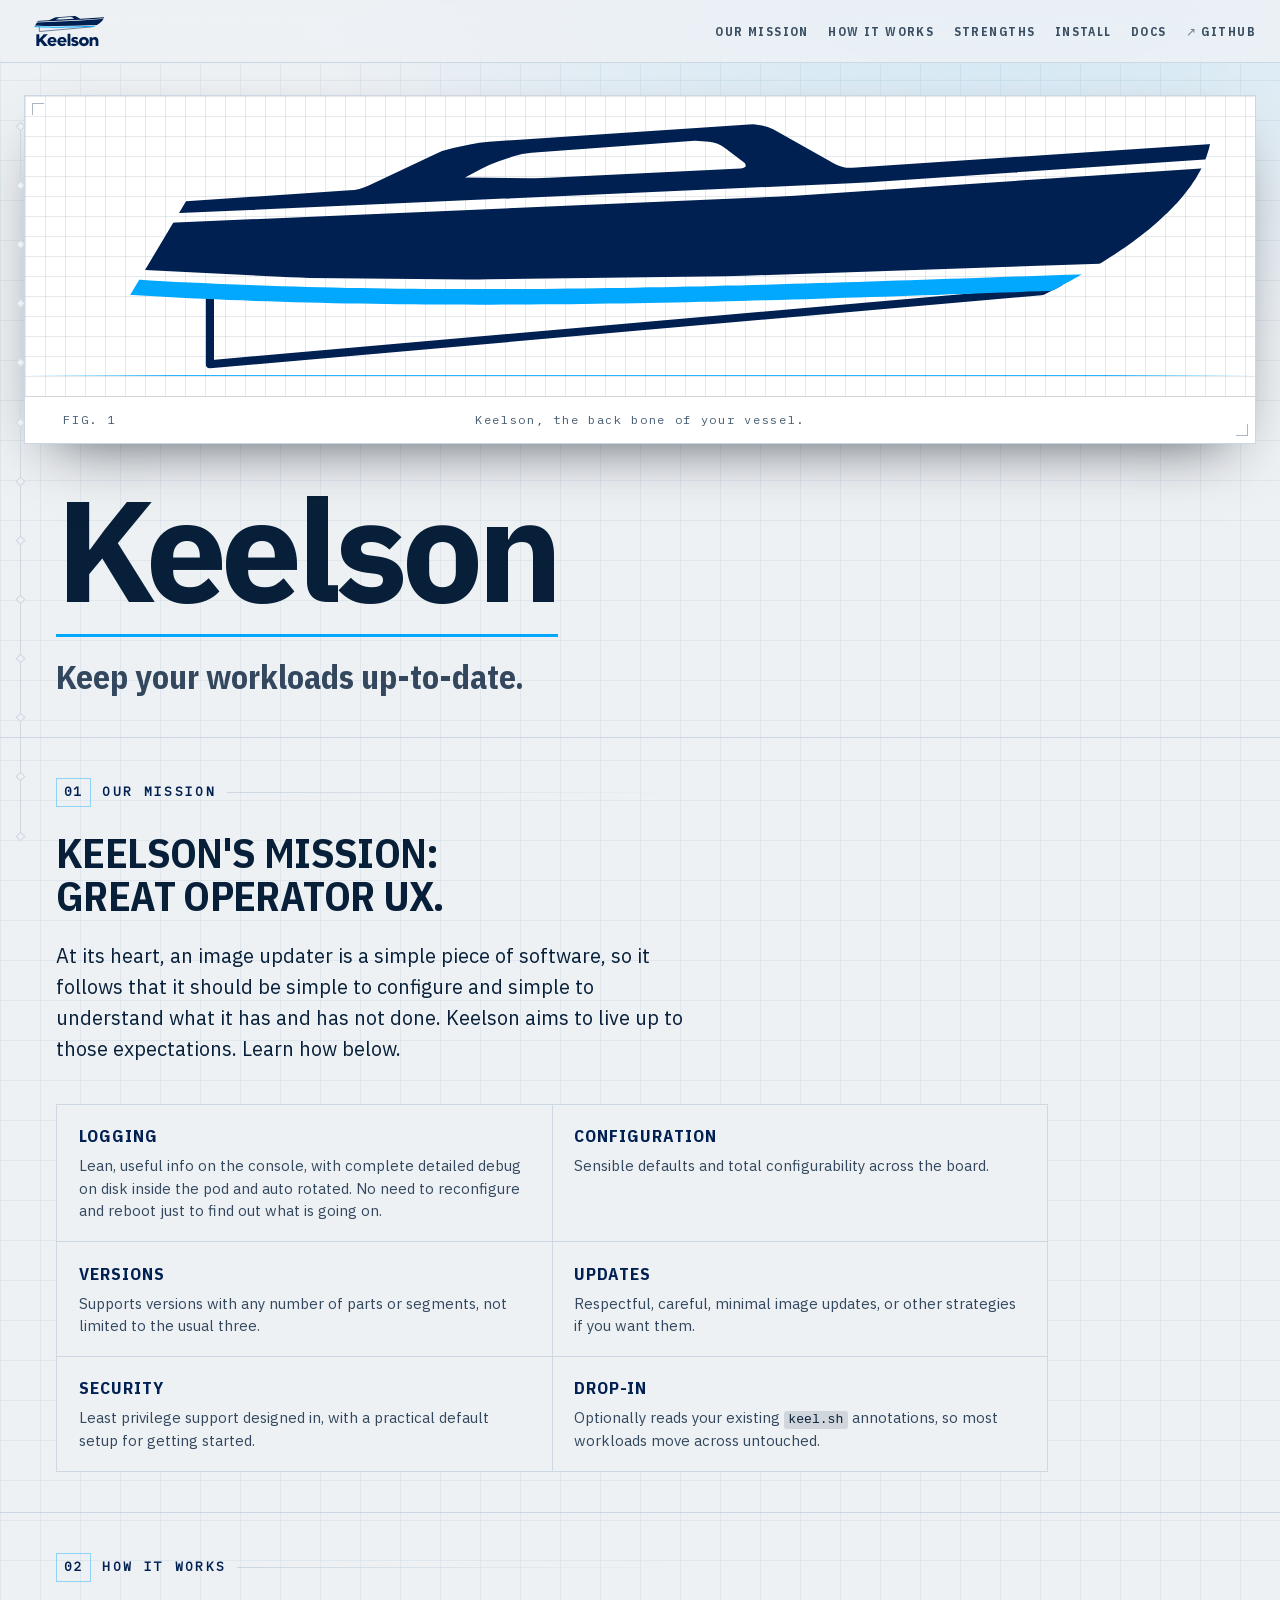
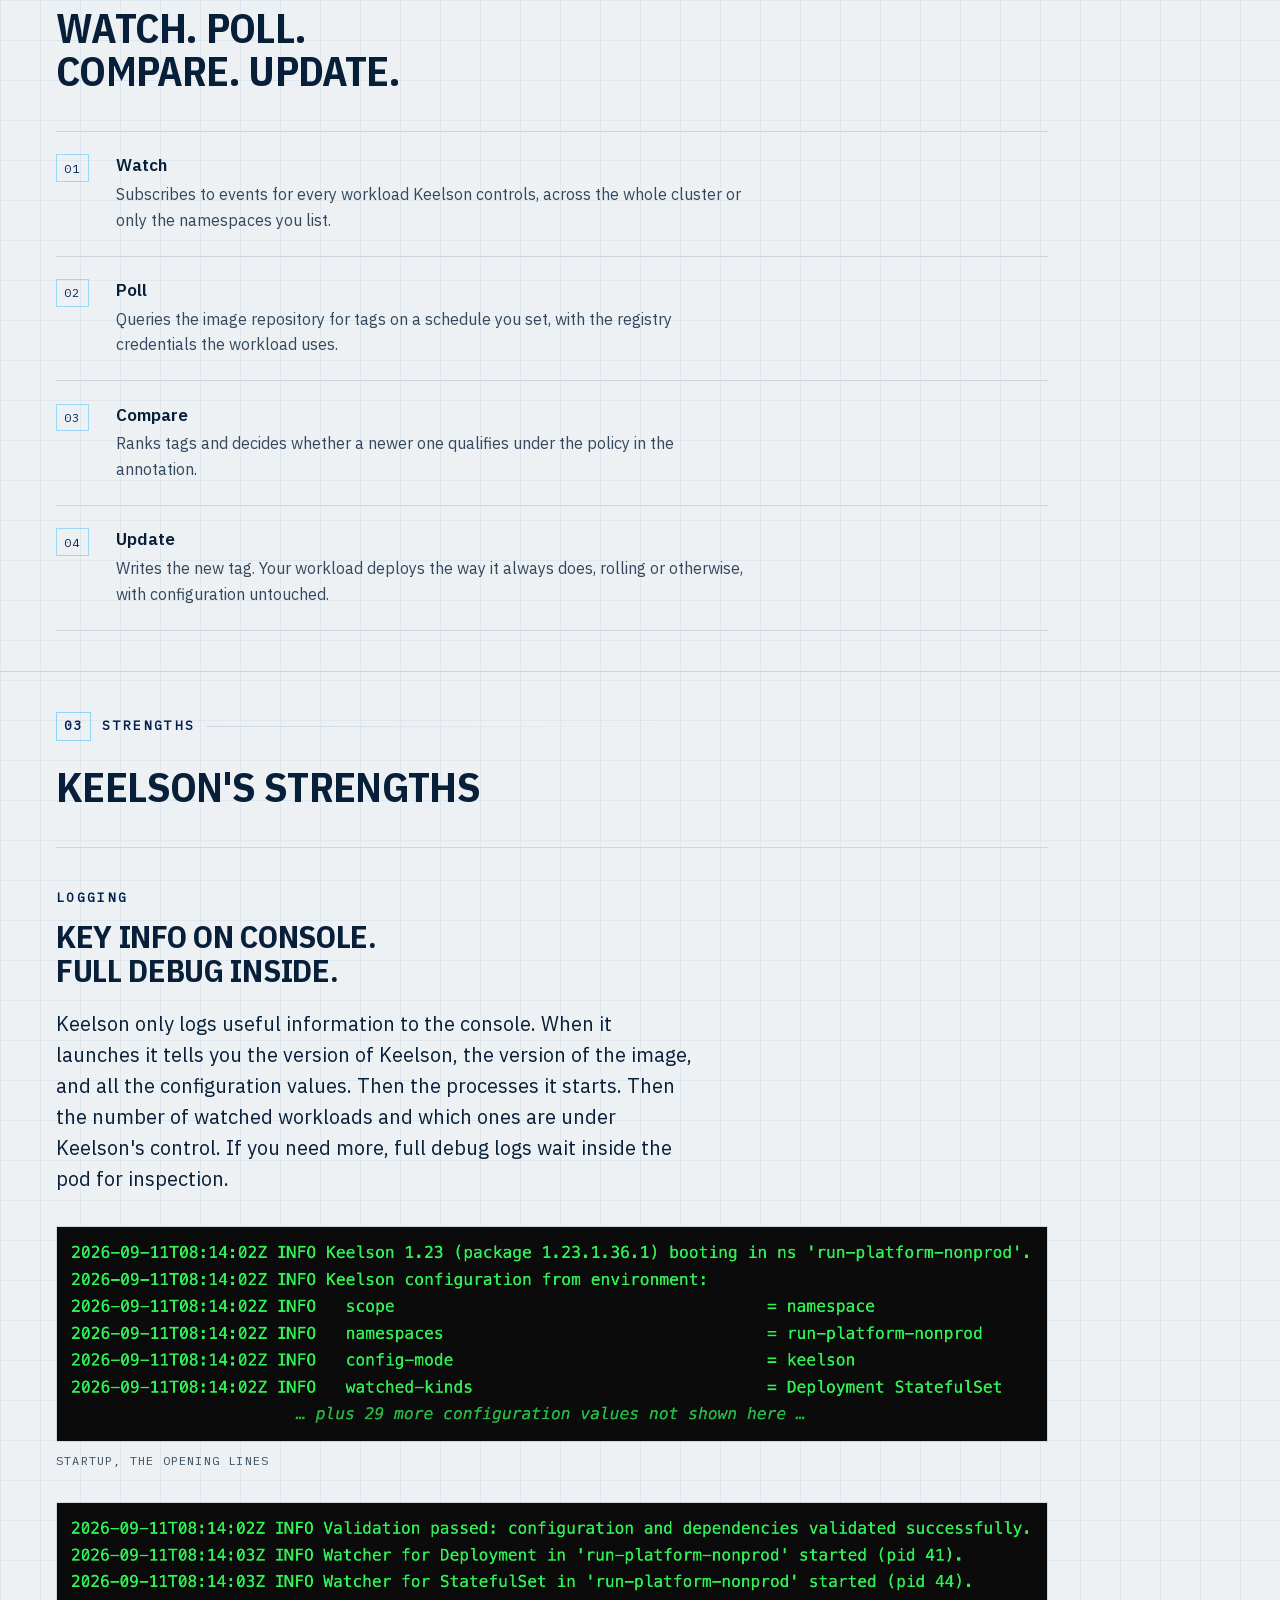
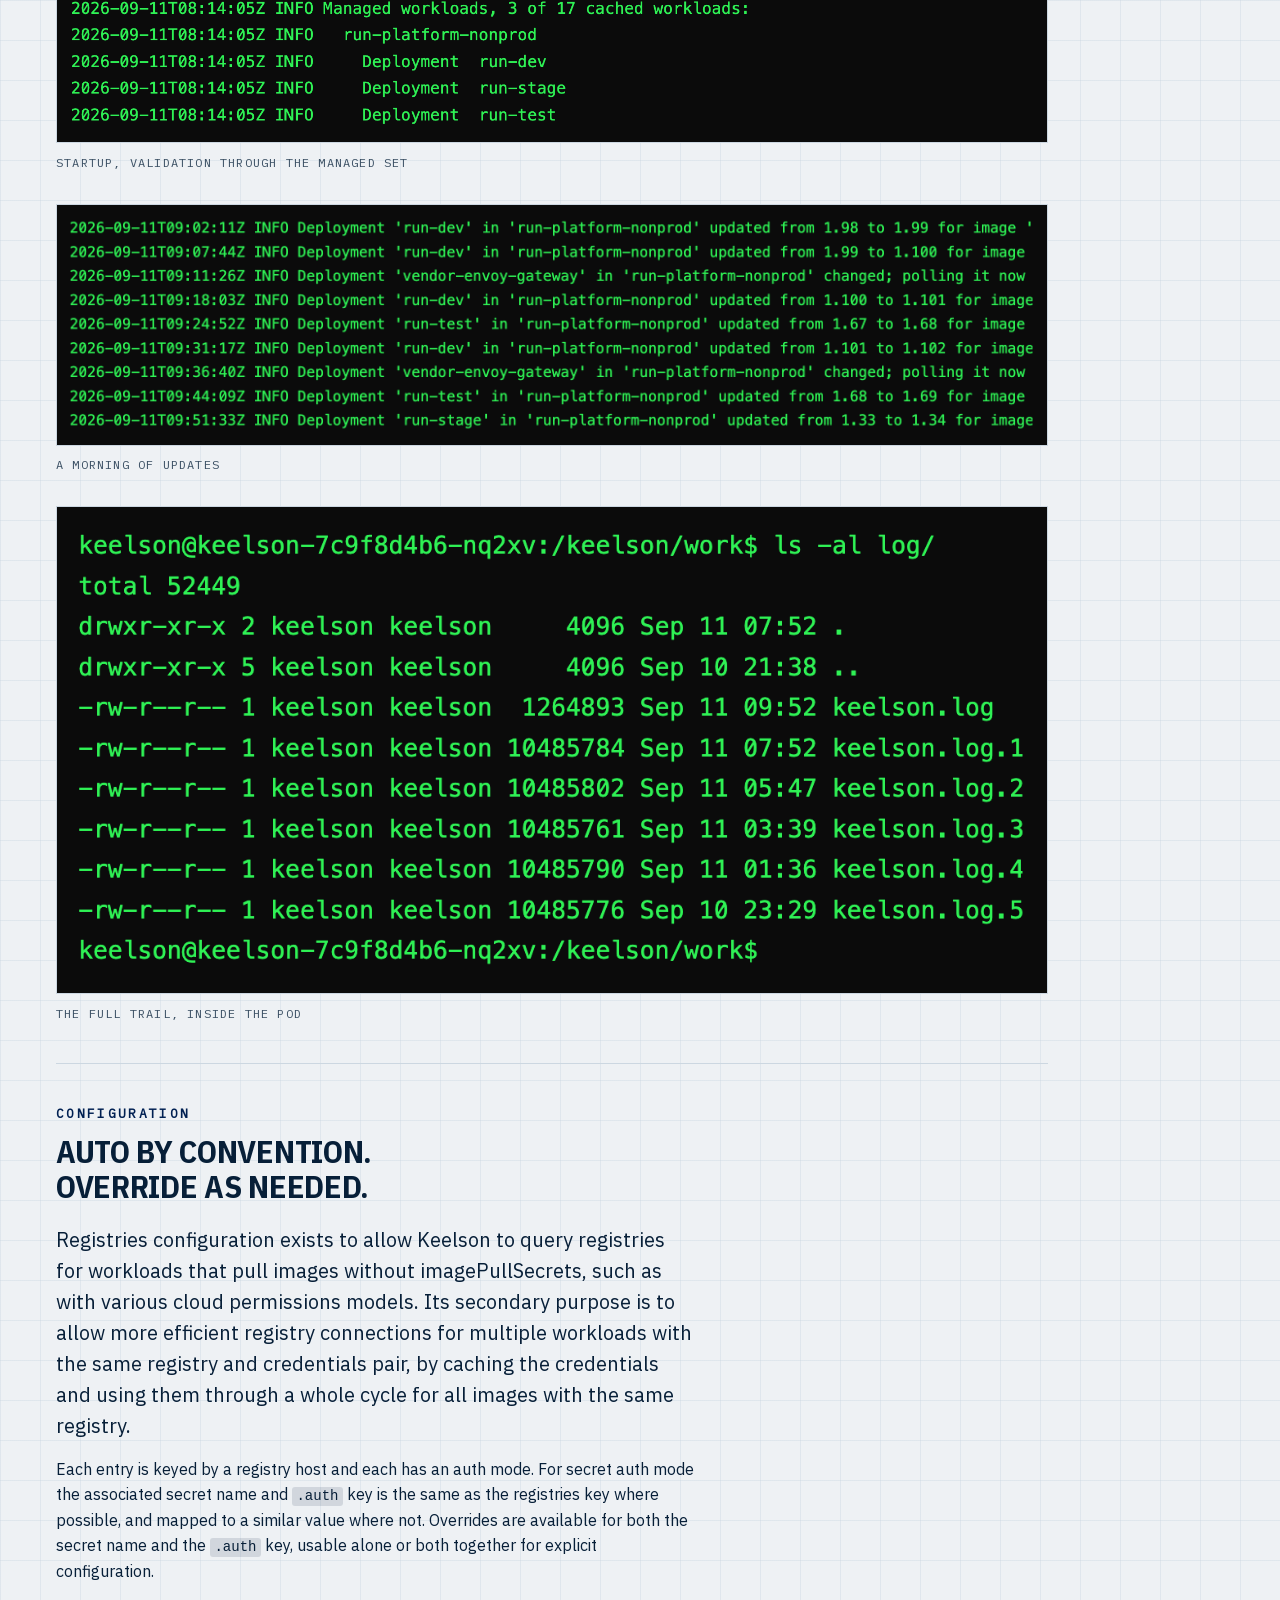
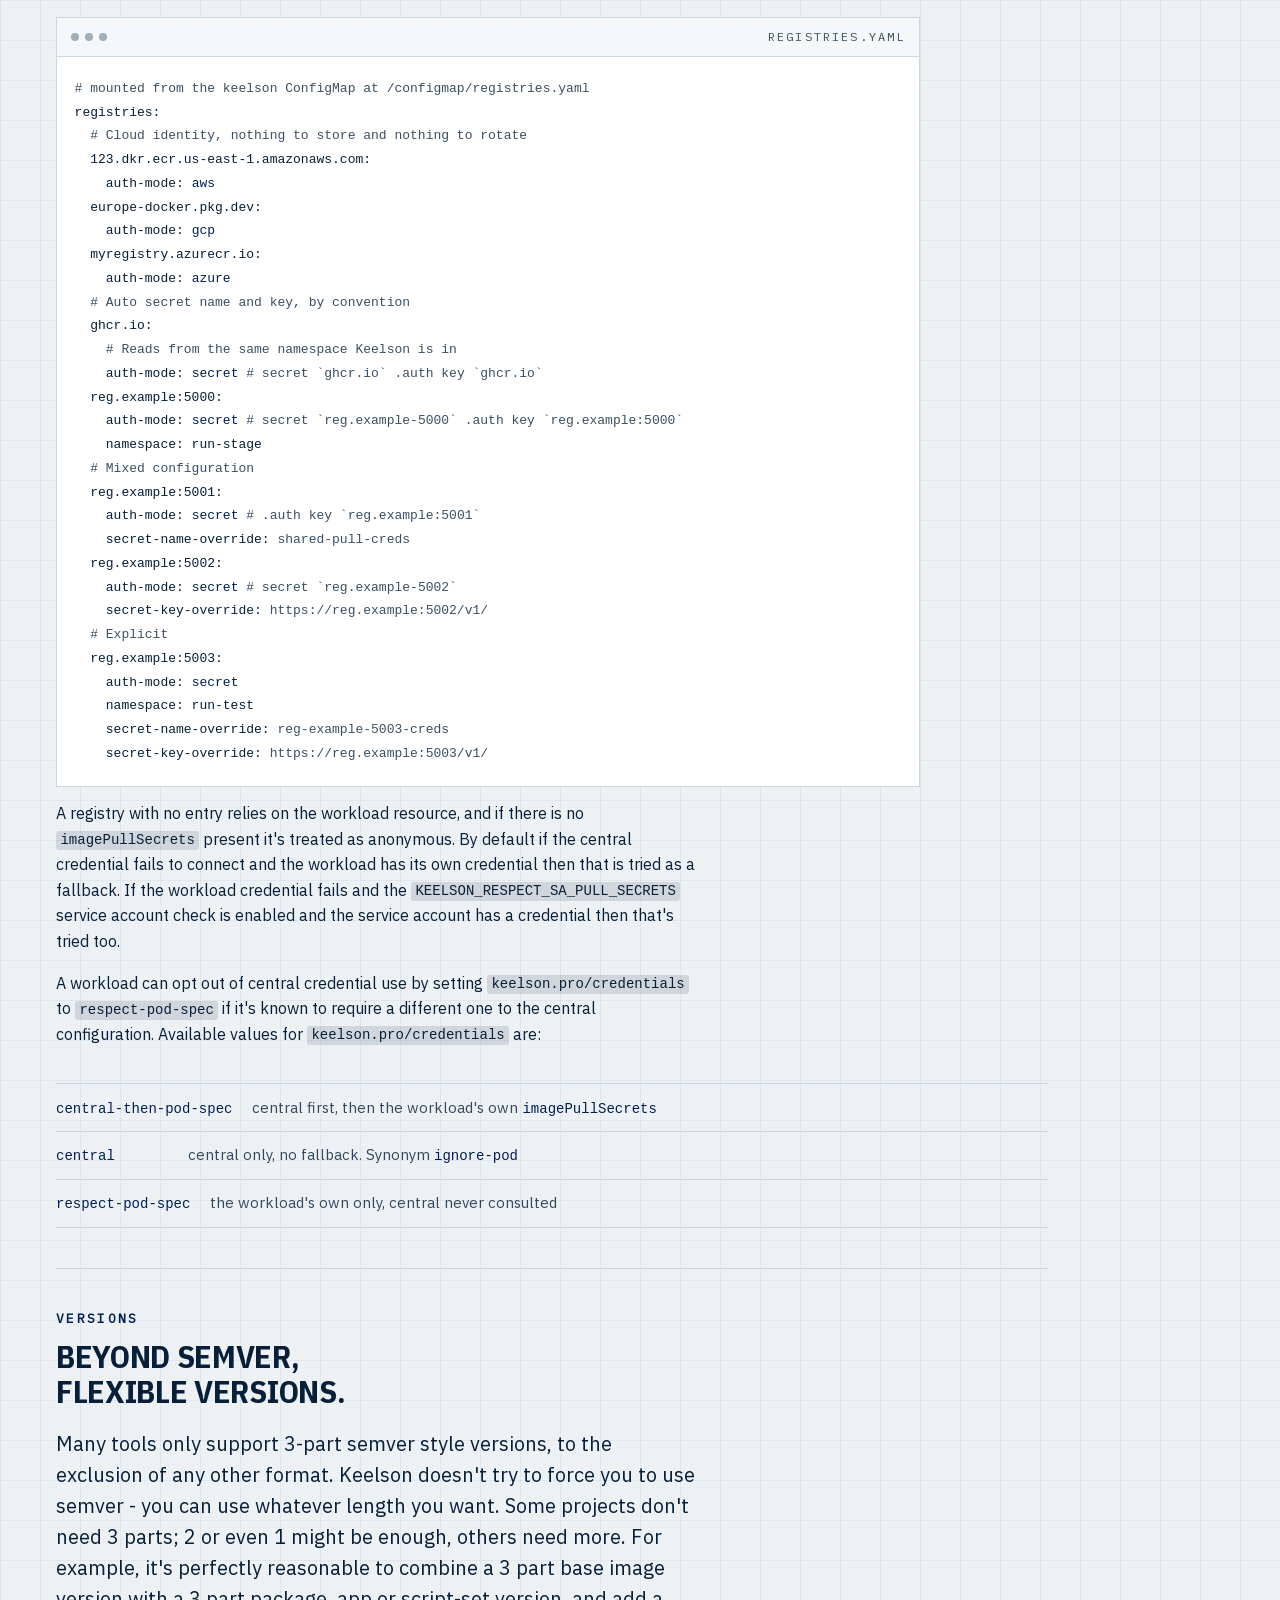
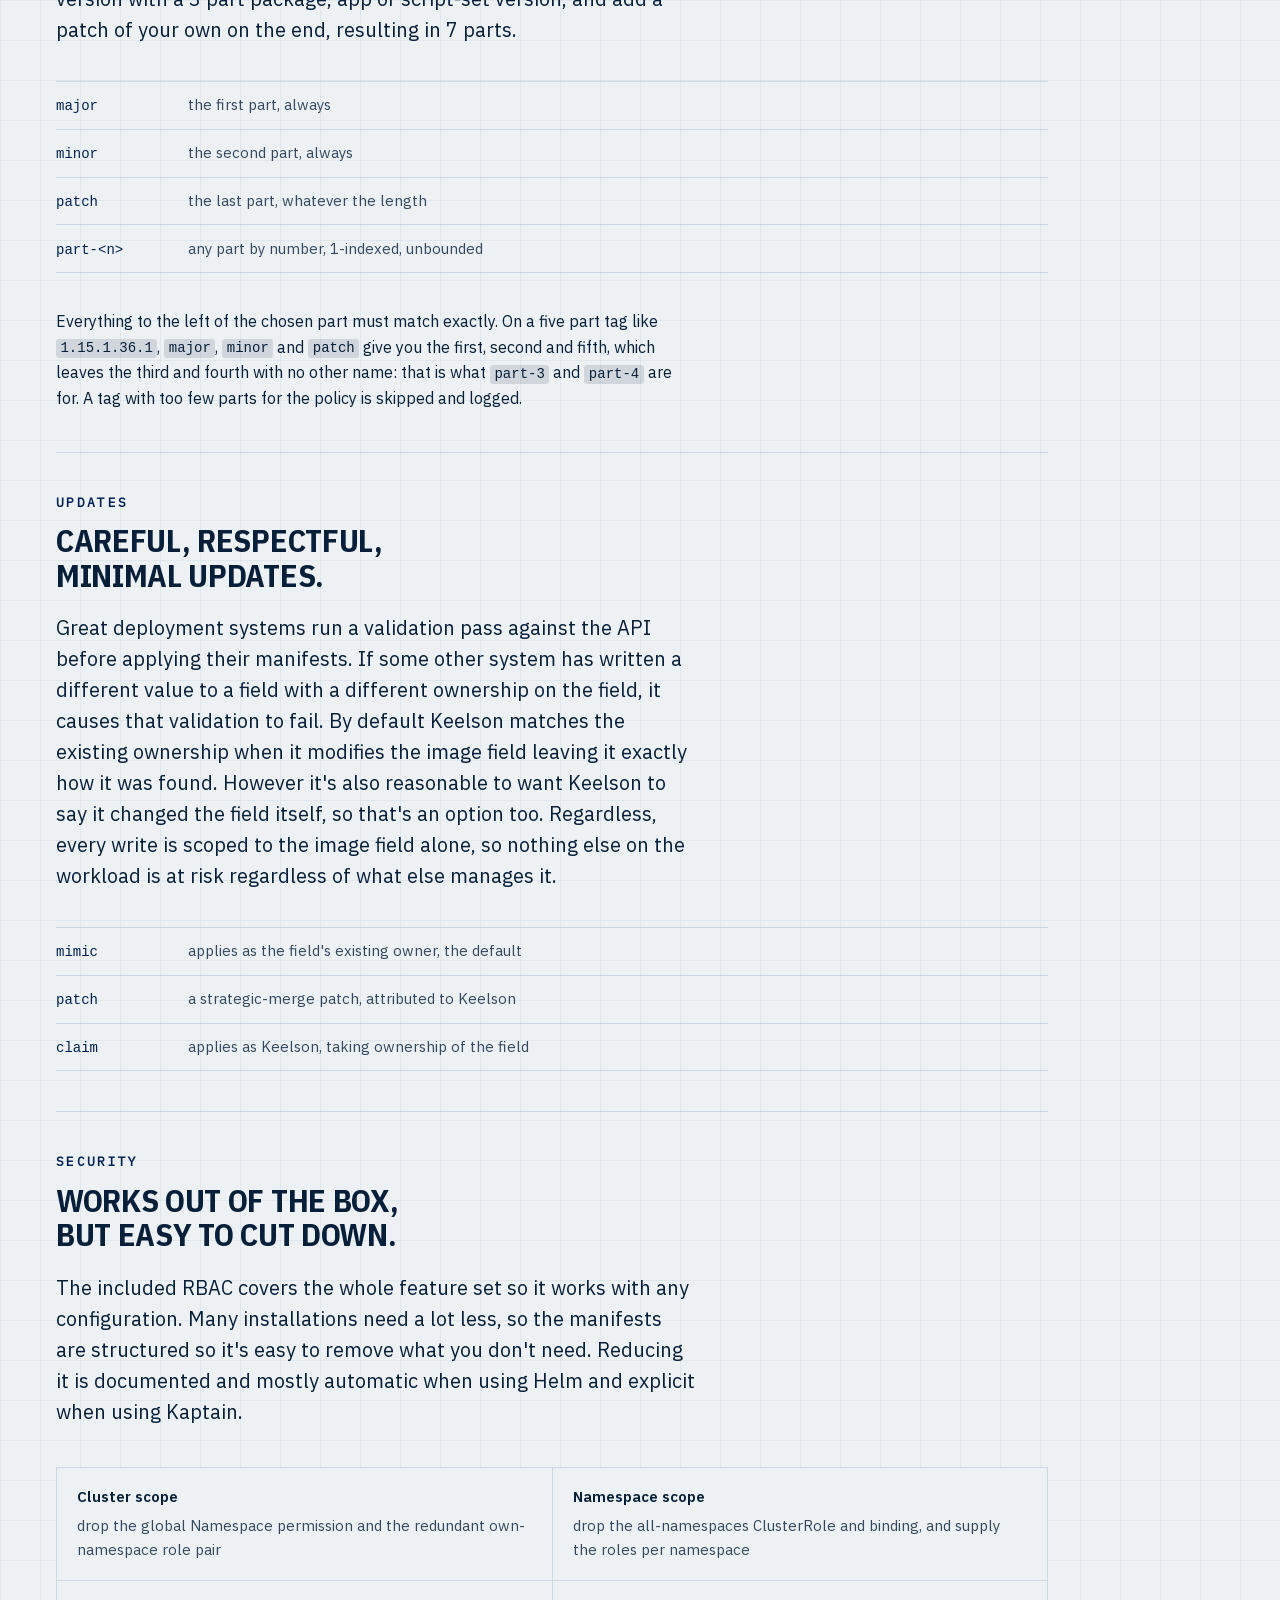
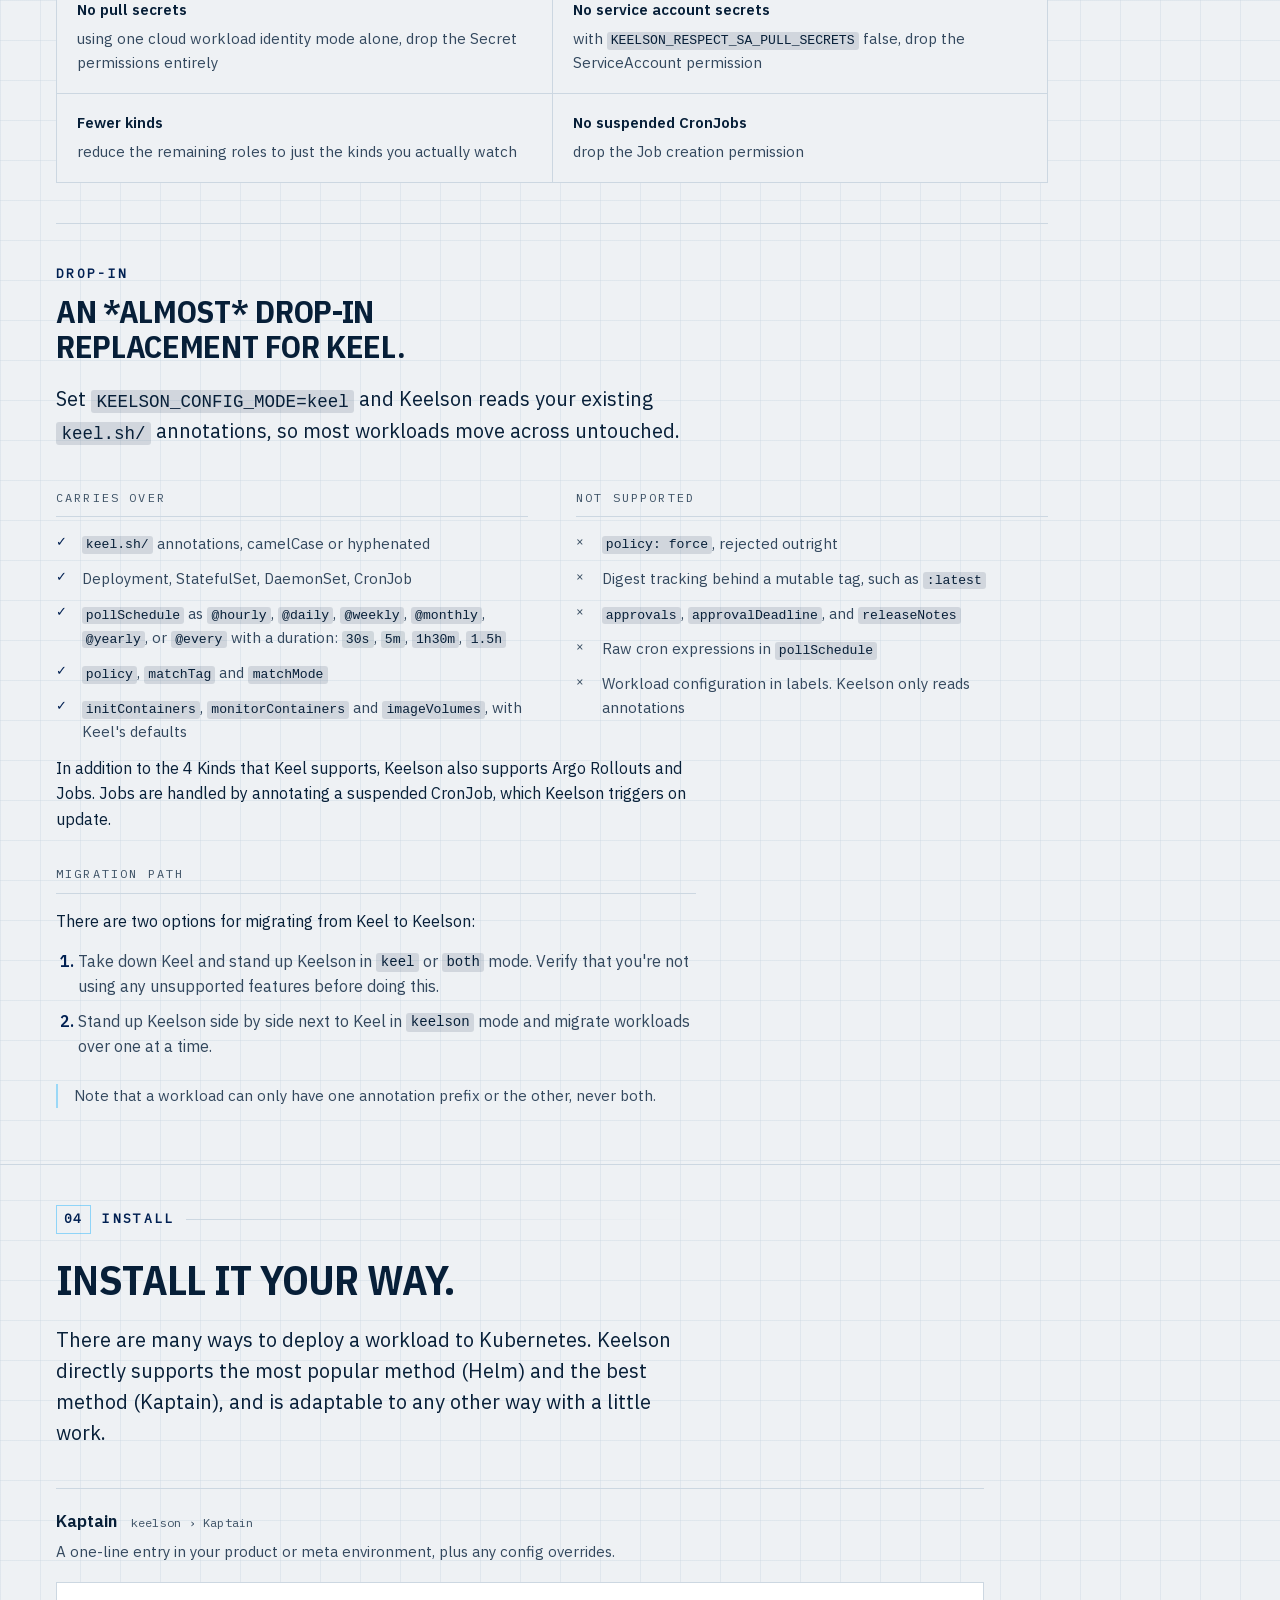
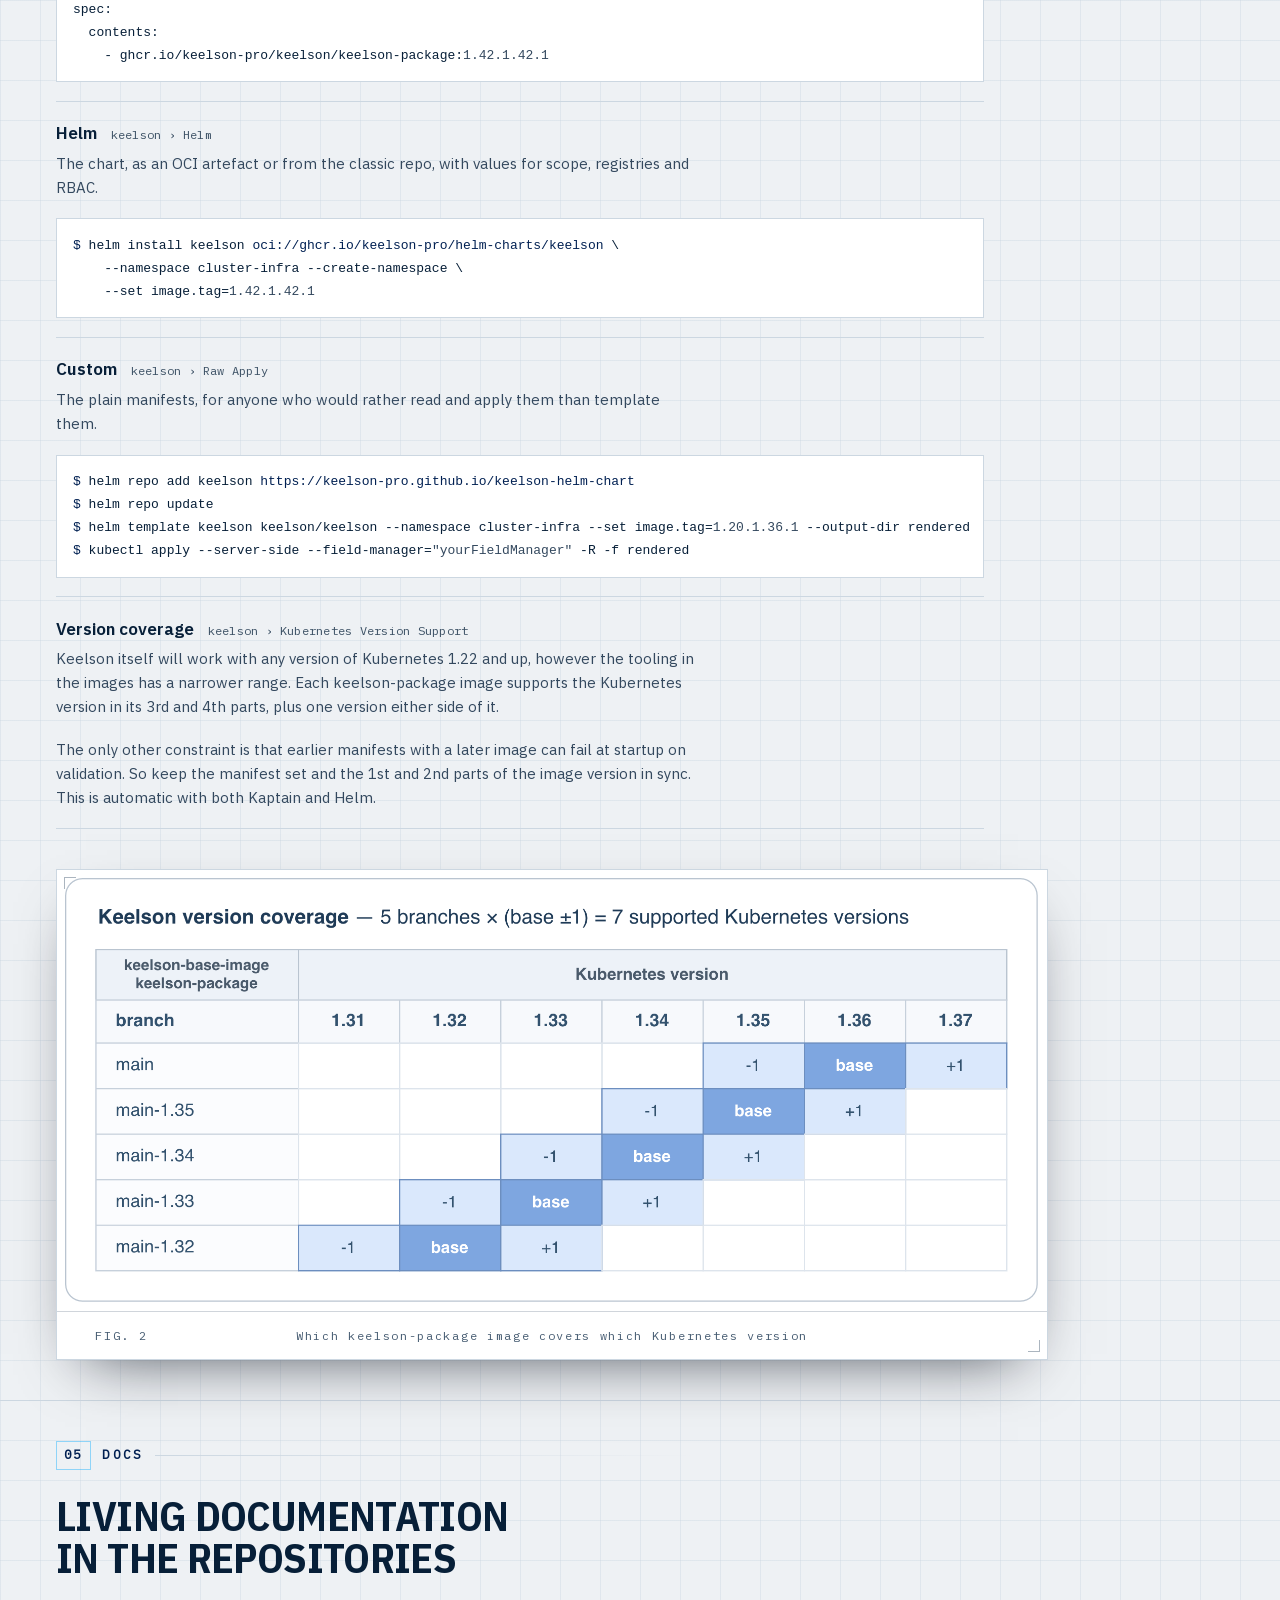
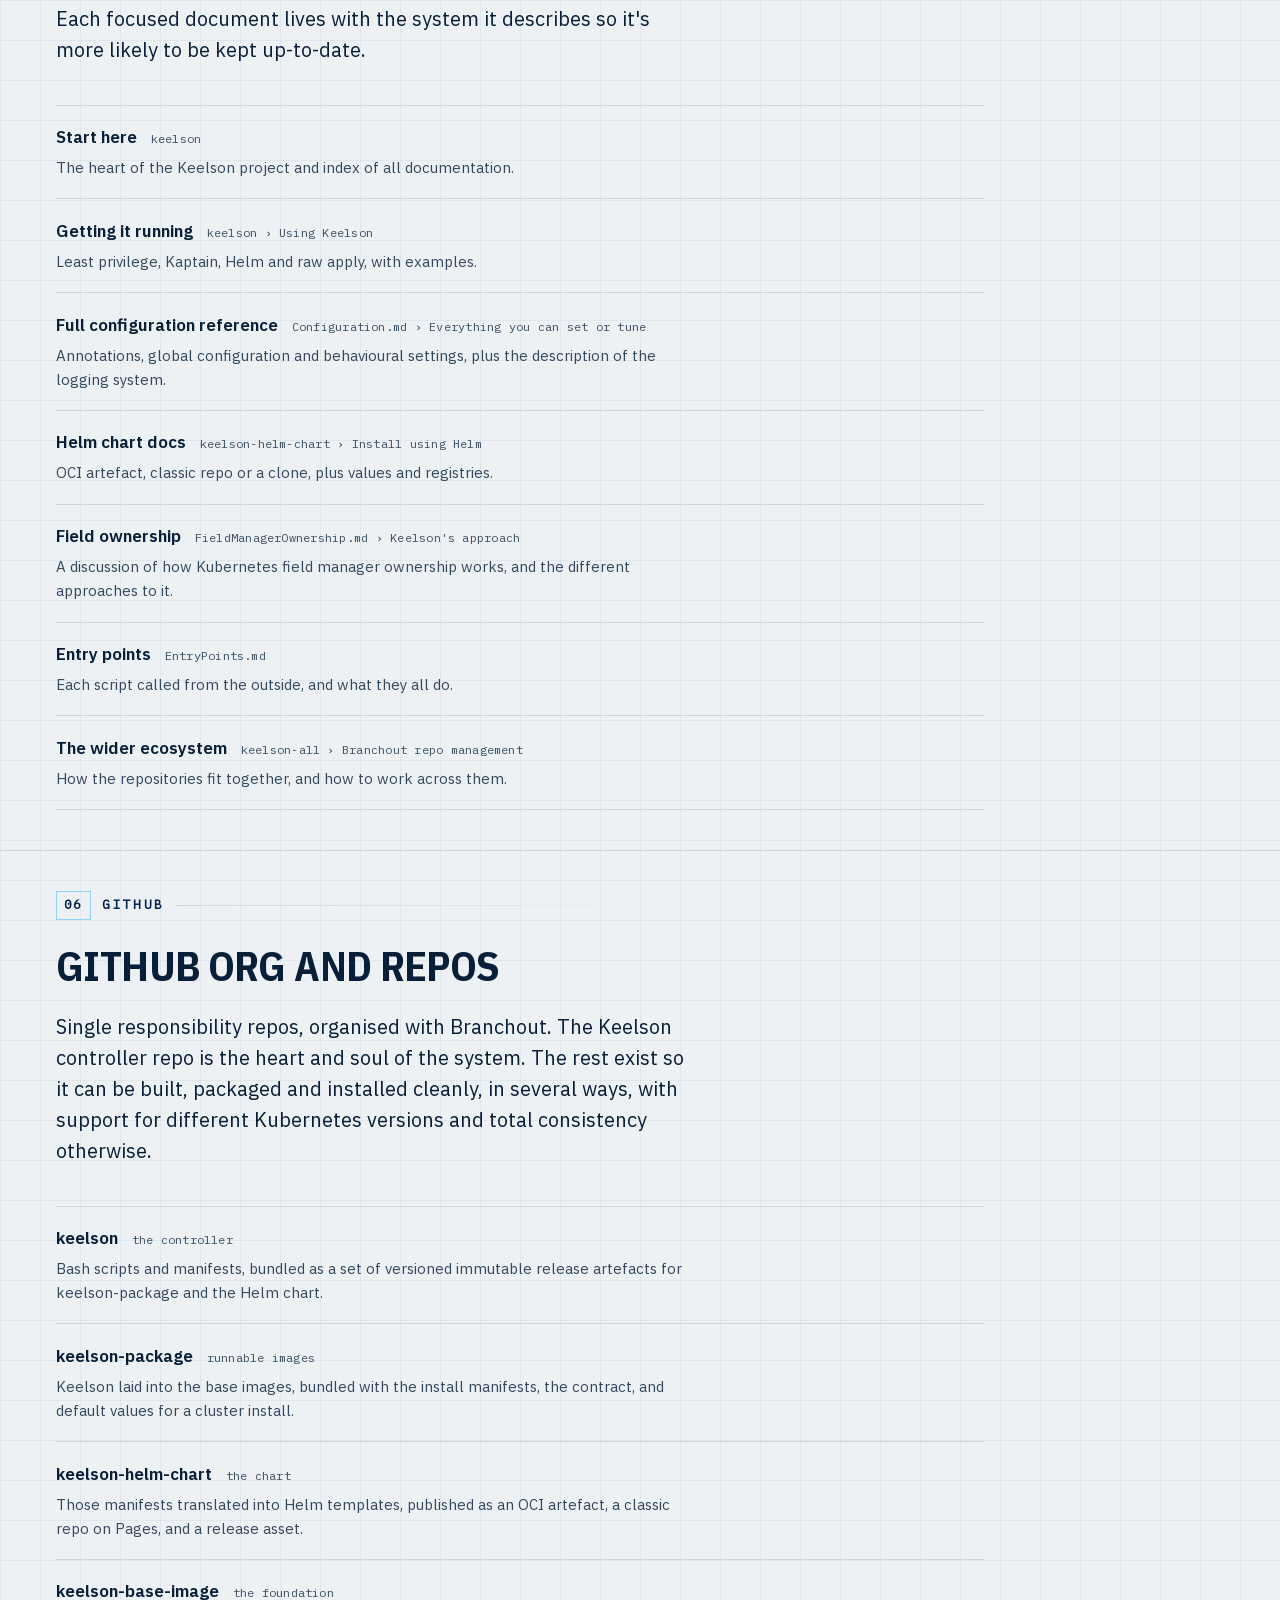
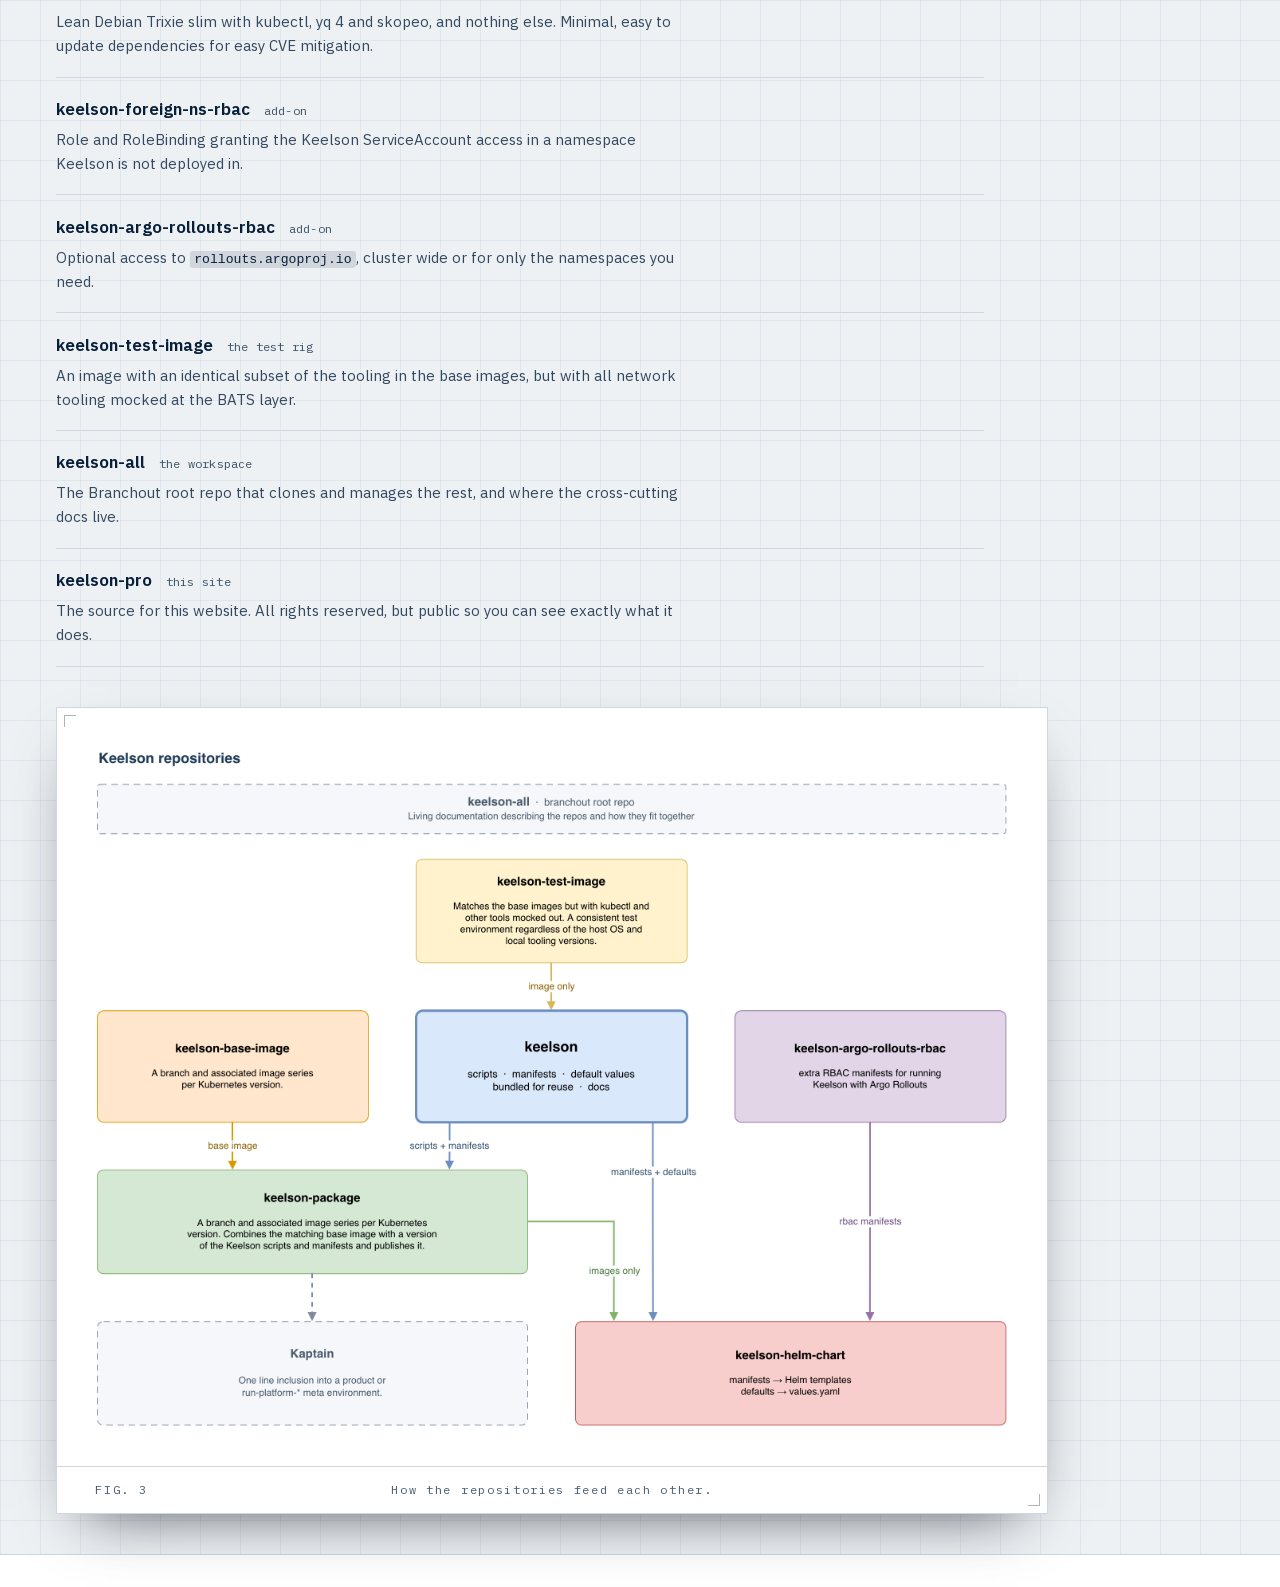
==== commit 560904b2: "Publish keelson.pro site 1.2 as 42.1.2" ====
--- a/index.html
+++ b/index.html
@@ -47,7 +47,7 @@
 -->
 <div class="keel" aria-hidden="true">
   <span class="keel-run"></span>
-  <b data-station="overview"></b>
+  <b data-station="hero"></b>
   <b data-station="mission"></b>
   <b data-station="how"></b>
   <b data-station="strengths"></b>
@@ -86,7 +86,7 @@
       </figcaption>
     </figure>
 
-    <div class="hero-title">
+    <div class="hero-title" id="hero">
       <h1>Keelson</h1>
       <p class="tagline">Keep your workloads up-to-date.</p>
     </div>
@@ -200,25 +200,25 @@
         </p>
 
         <figure class="logshot">
-          <img src="img/log-startup-boot.png" loading="lazy"
+          <img src="img/log-startup-boot.png" loading="lazy" width="1824" height="394"
                alt="Keelson boot banner, then the first of its configuration values">
           <figcaption>Startup, the opening lines</figcaption>
         </figure>
 
         <figure class="logshot">
-          <img src="img/log-startup-managed.png" loading="lazy"
+          <img src="img/log-startup-managed.png" loading="lazy" width="1842" height="444"
                alt="Validation passing, watchers starting, and the list of managed workloads">
           <figcaption>Startup, validation through the managed set</figcaption>
         </figure>
 
         <figure class="logshot">
-          <img src="img/log-updates.png" loading="lazy"
+          <img src="img/log-updates.png" loading="lazy" width="2040" height="494"
                alt="A sequence of workload image updates and re-polls">
           <figcaption>A morning of updates</figcaption>
         </figure>
 
         <figure class="logshot">
-          <img src="img/log-log-dir.png" loading="lazy"
+          <img src="img/log-log-dir.png" loading="lazy" width="1210" height="594"
                alt="Directory listing of the current log file and its five rotated backups">
           <figcaption>The full trail, inside the pod</figcaption>
         </figure>
@@ -669,7 +669,7 @@
 <footer class="footer">
   <div class="footer-in">
     <p>Copyright (c) 2025-2026 Keelson contributors. All rights reserved.</p>
-    <p class="stamp">Site <span>1.1</span></p>
+    <p class="stamp">Site <span>1.2</span></p>
   </div>
 </footer>
 
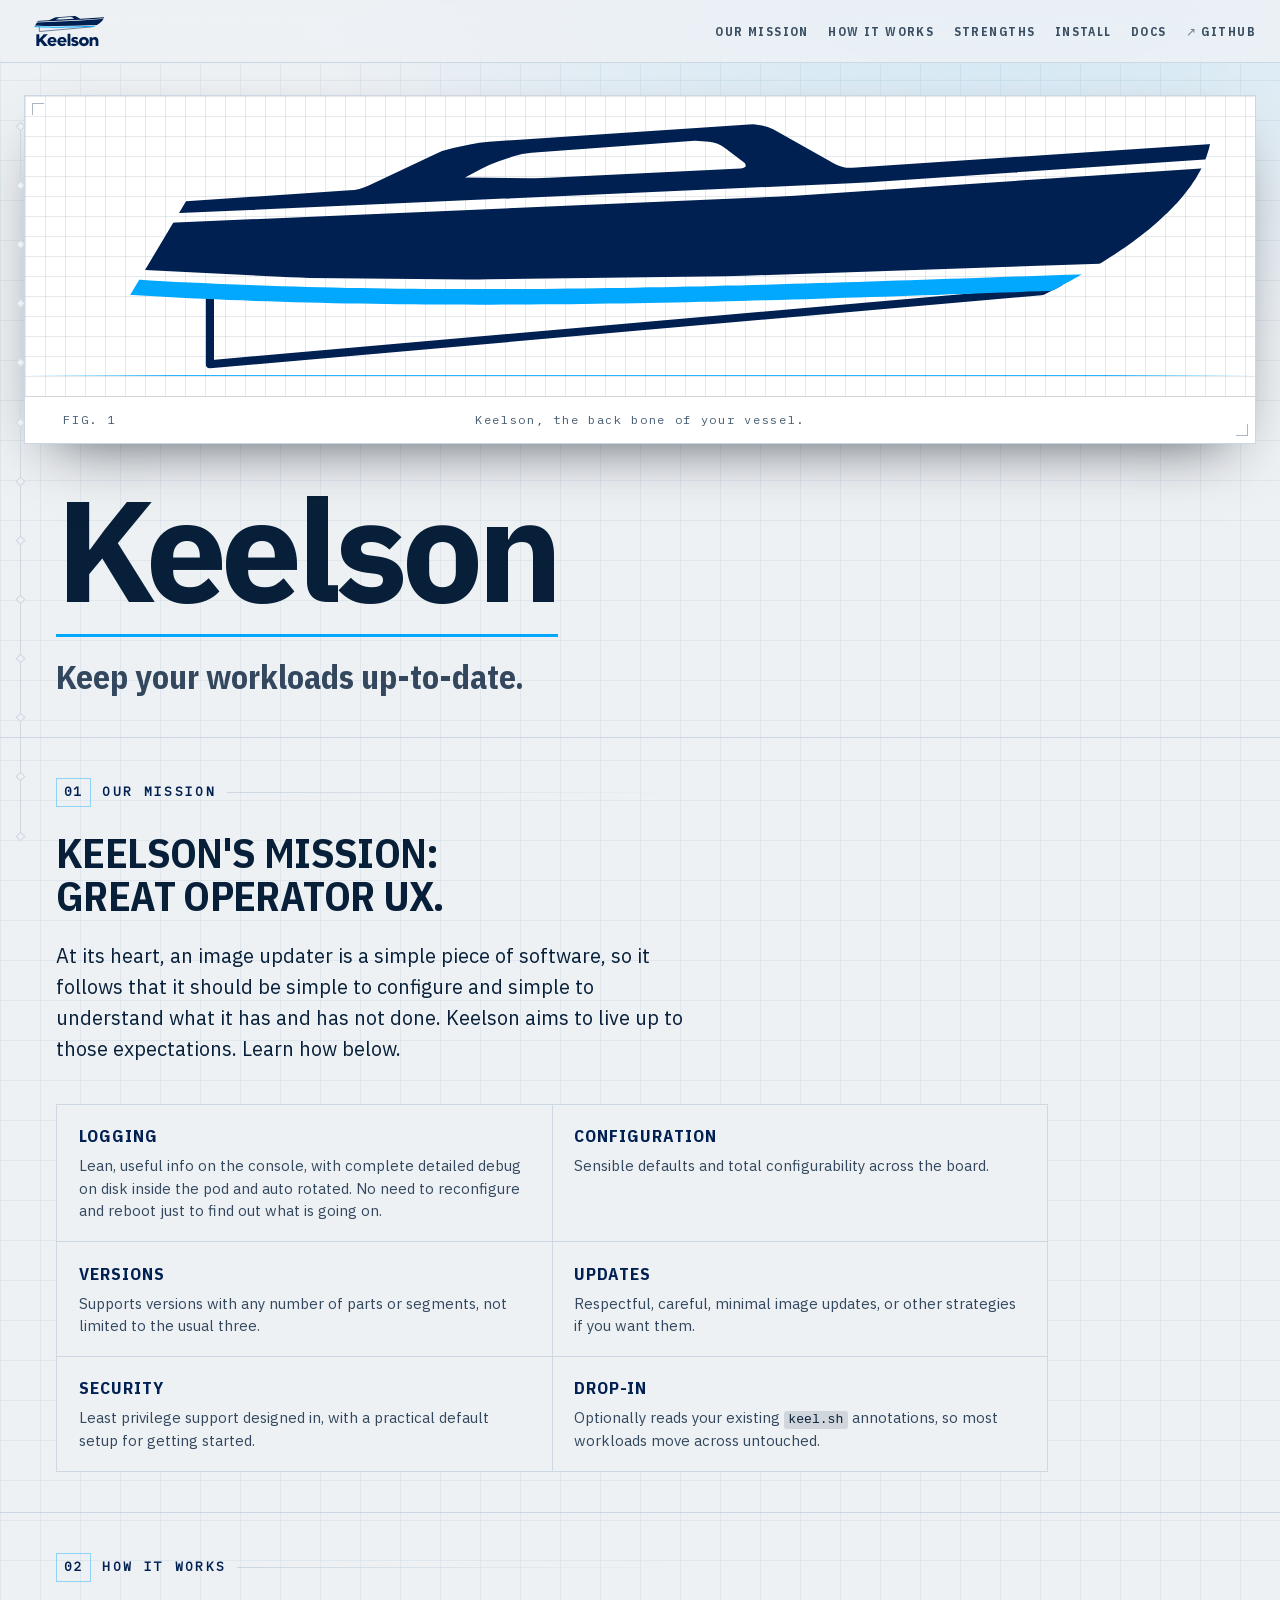
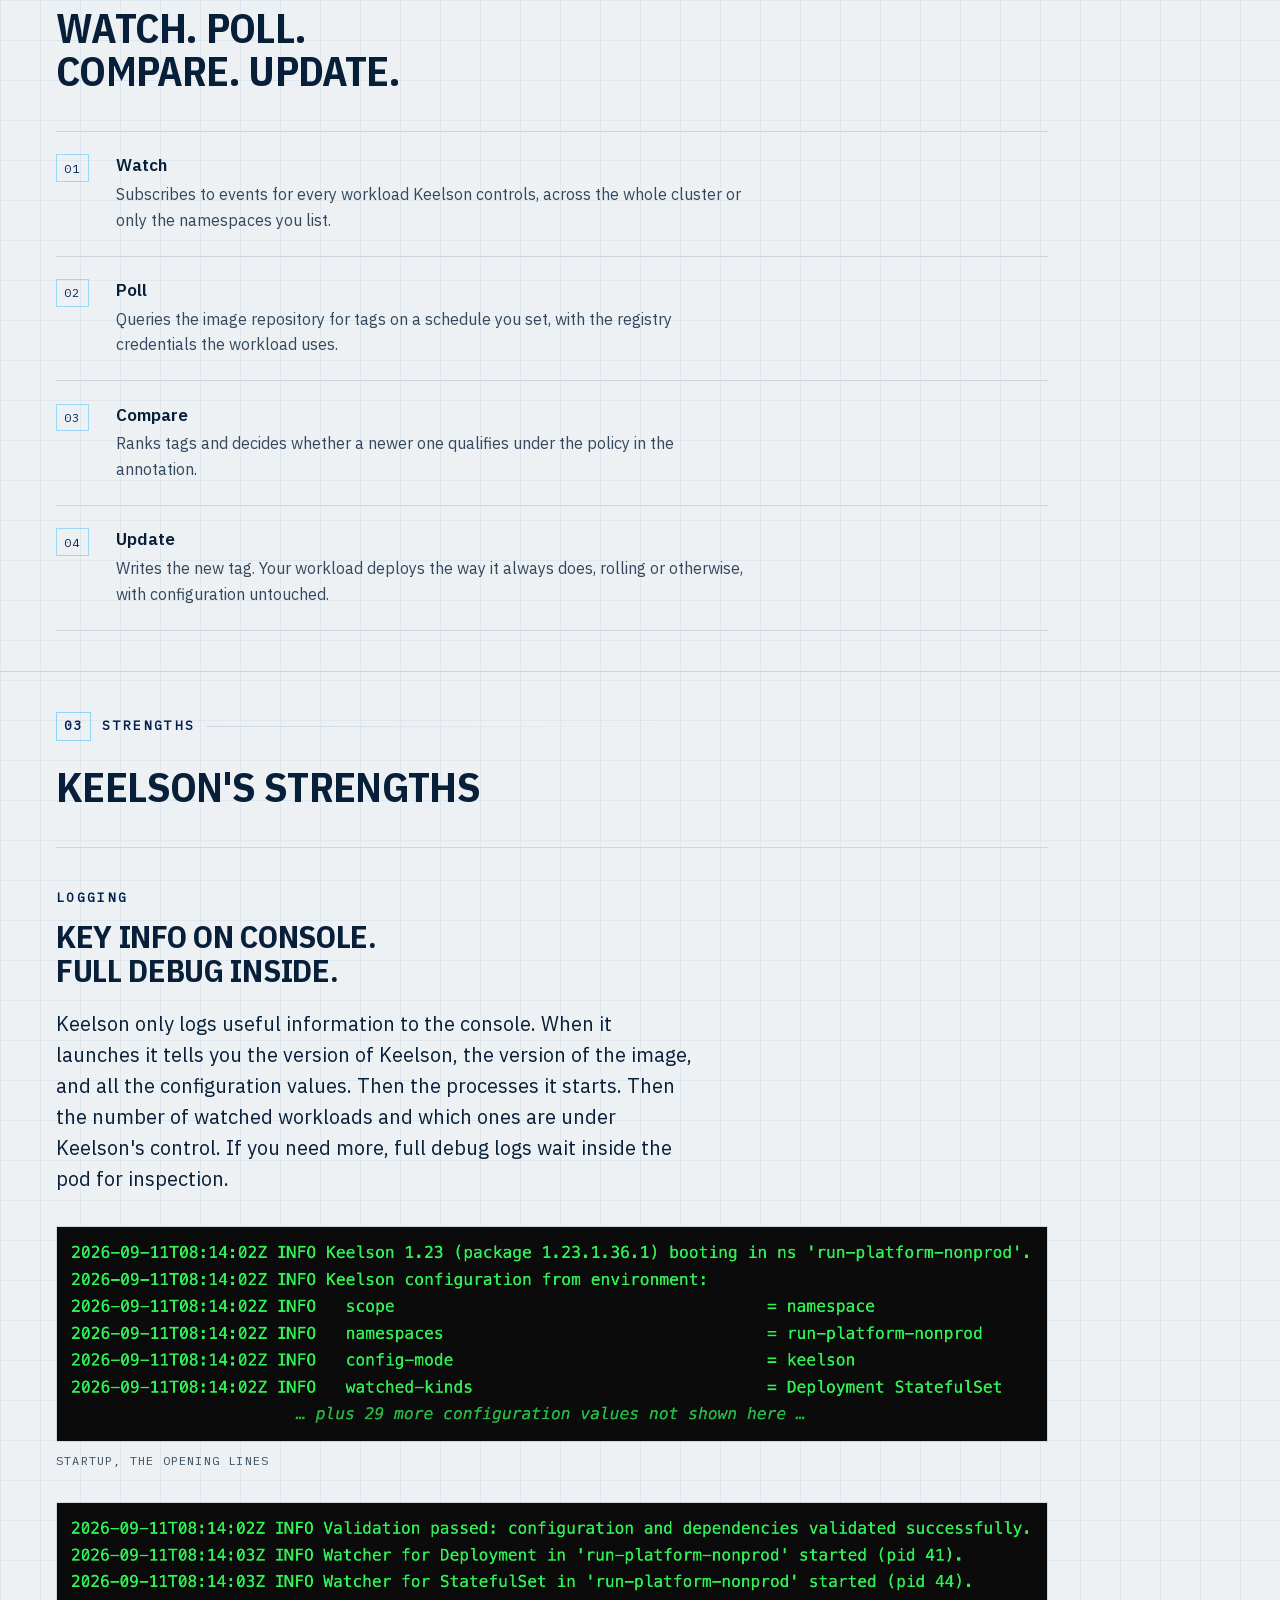
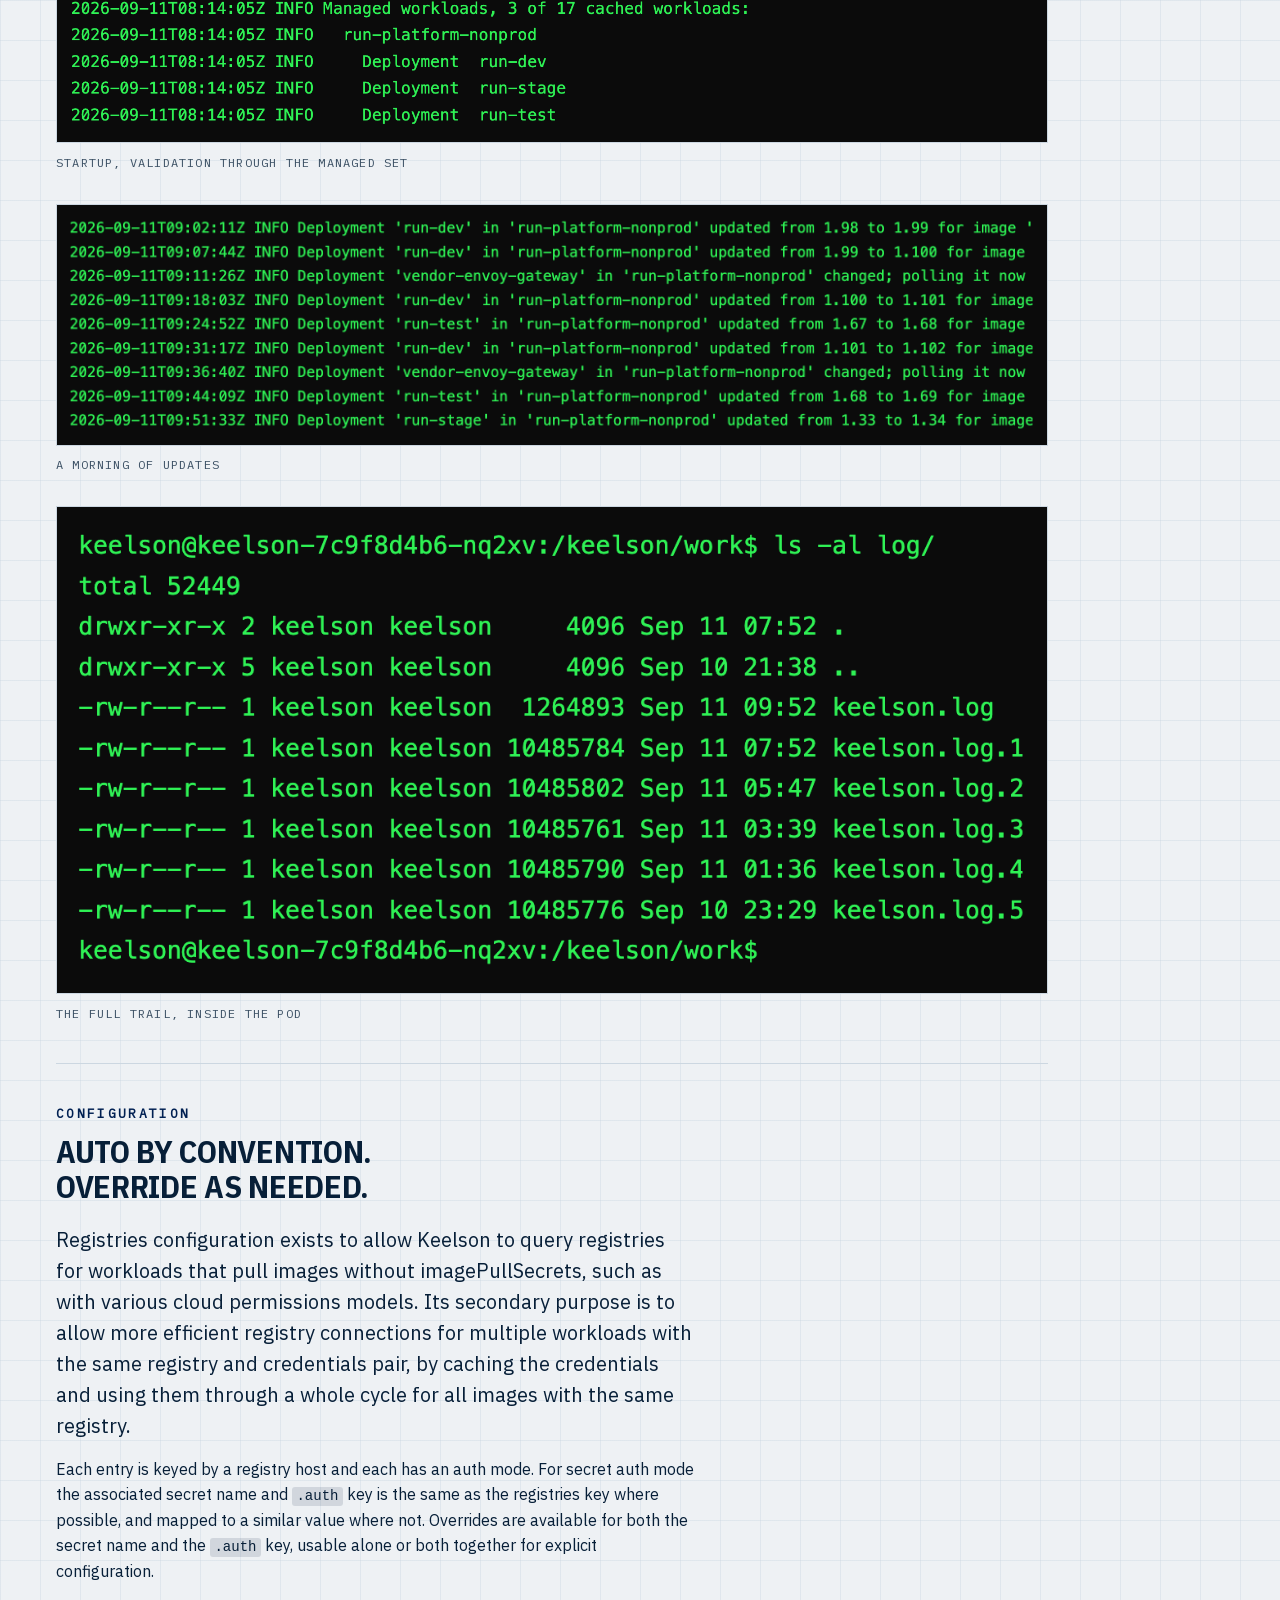
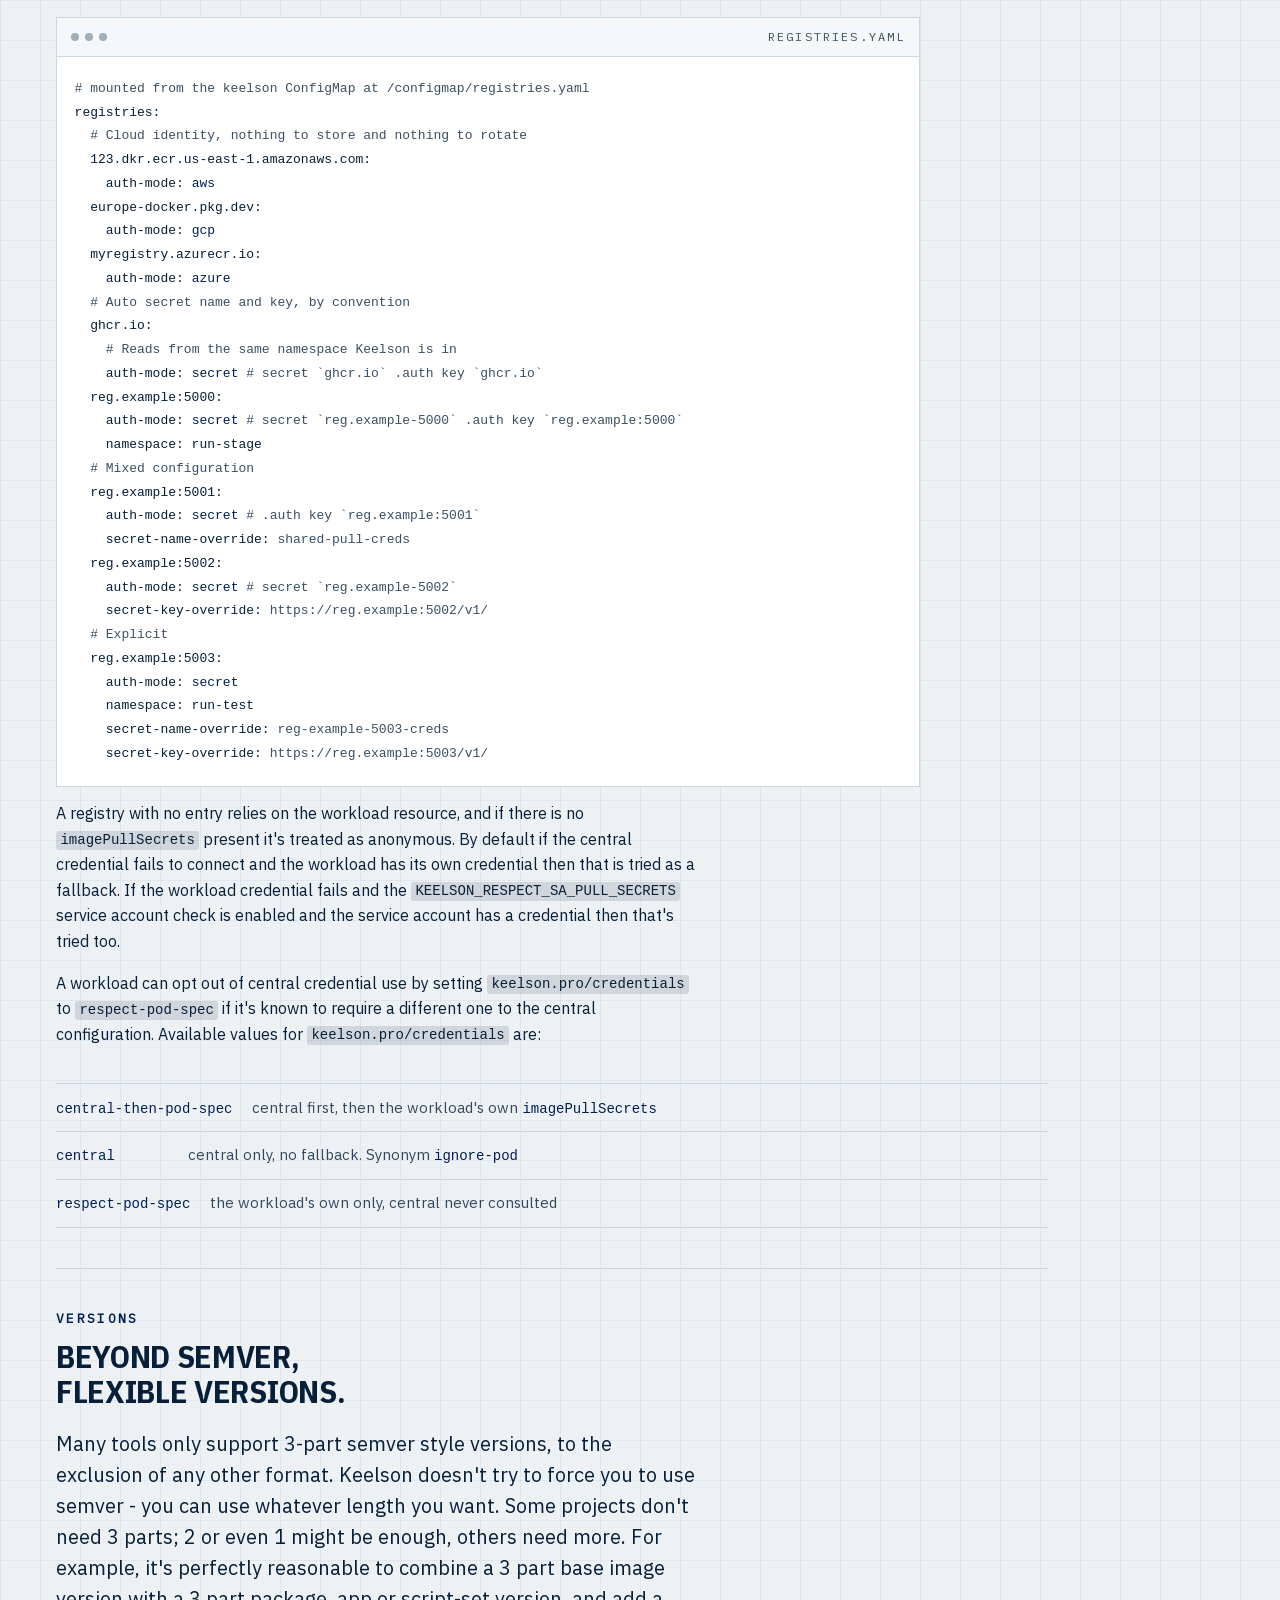
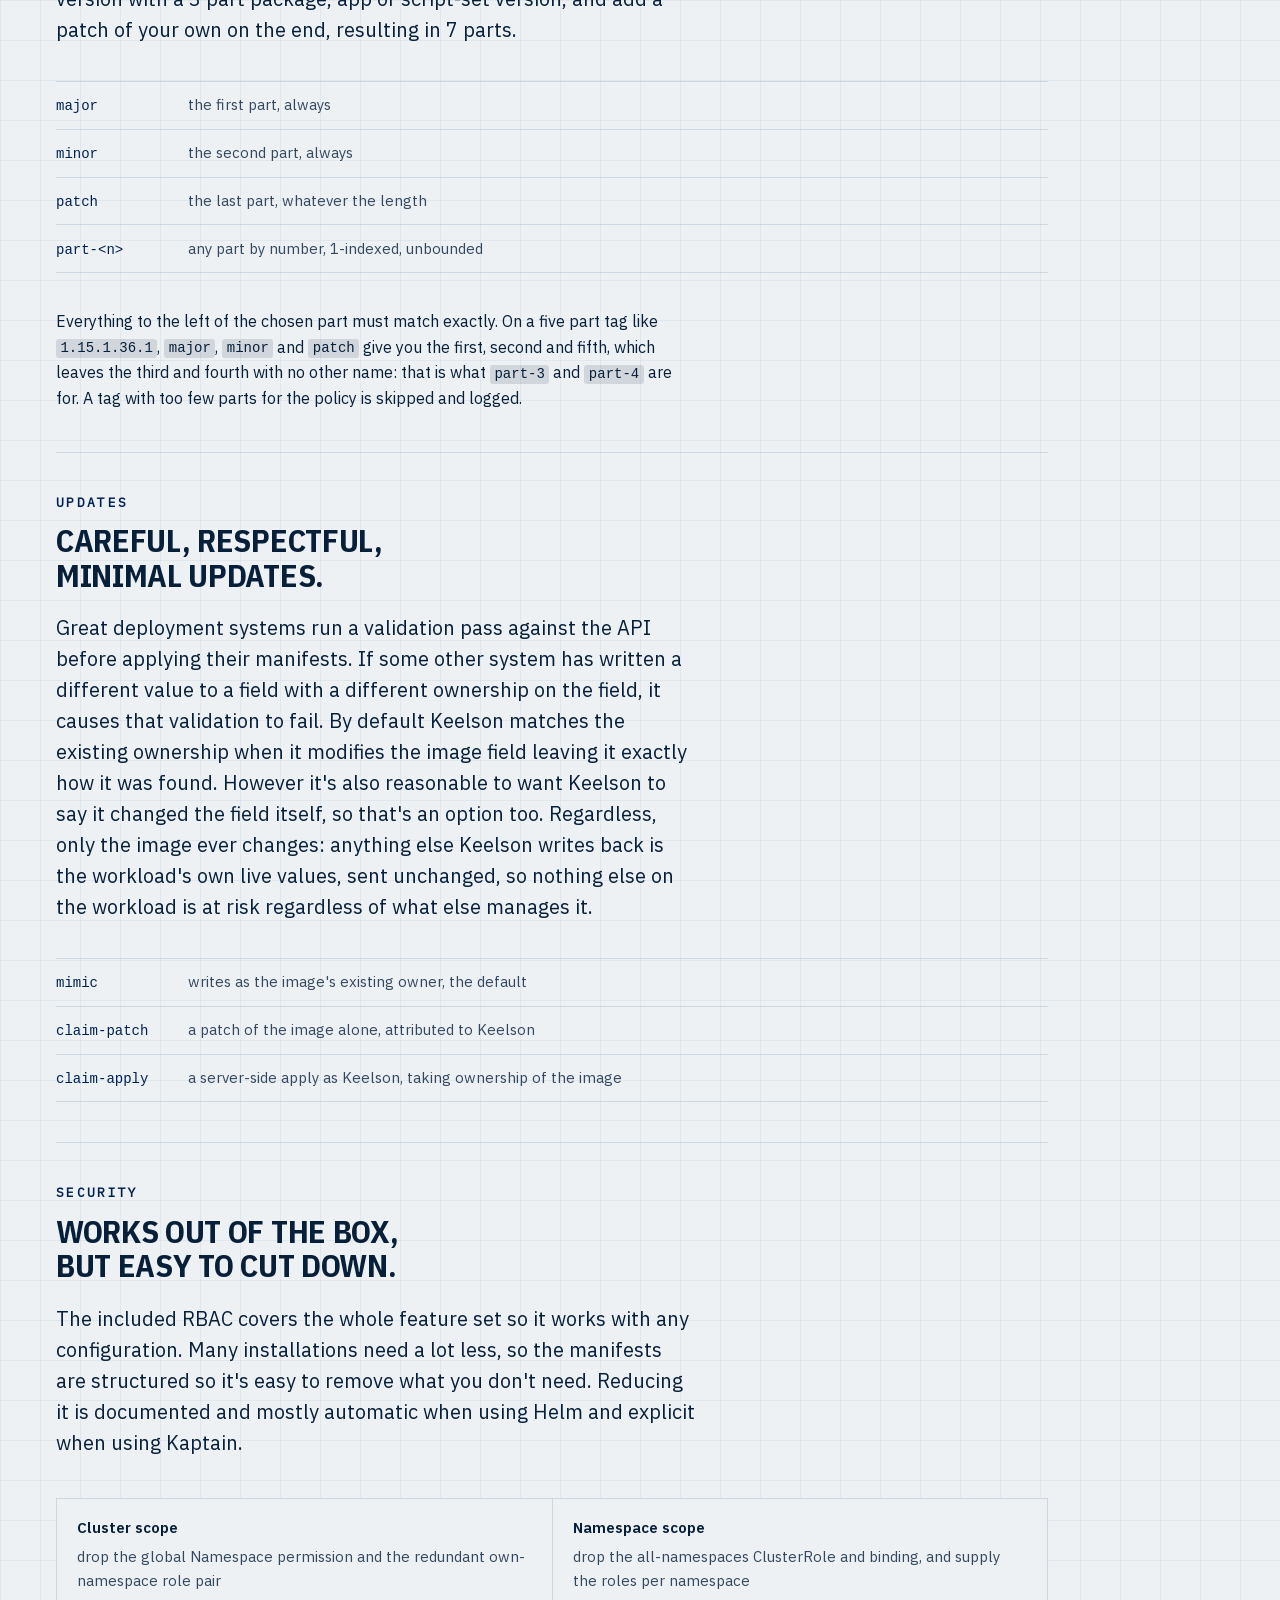
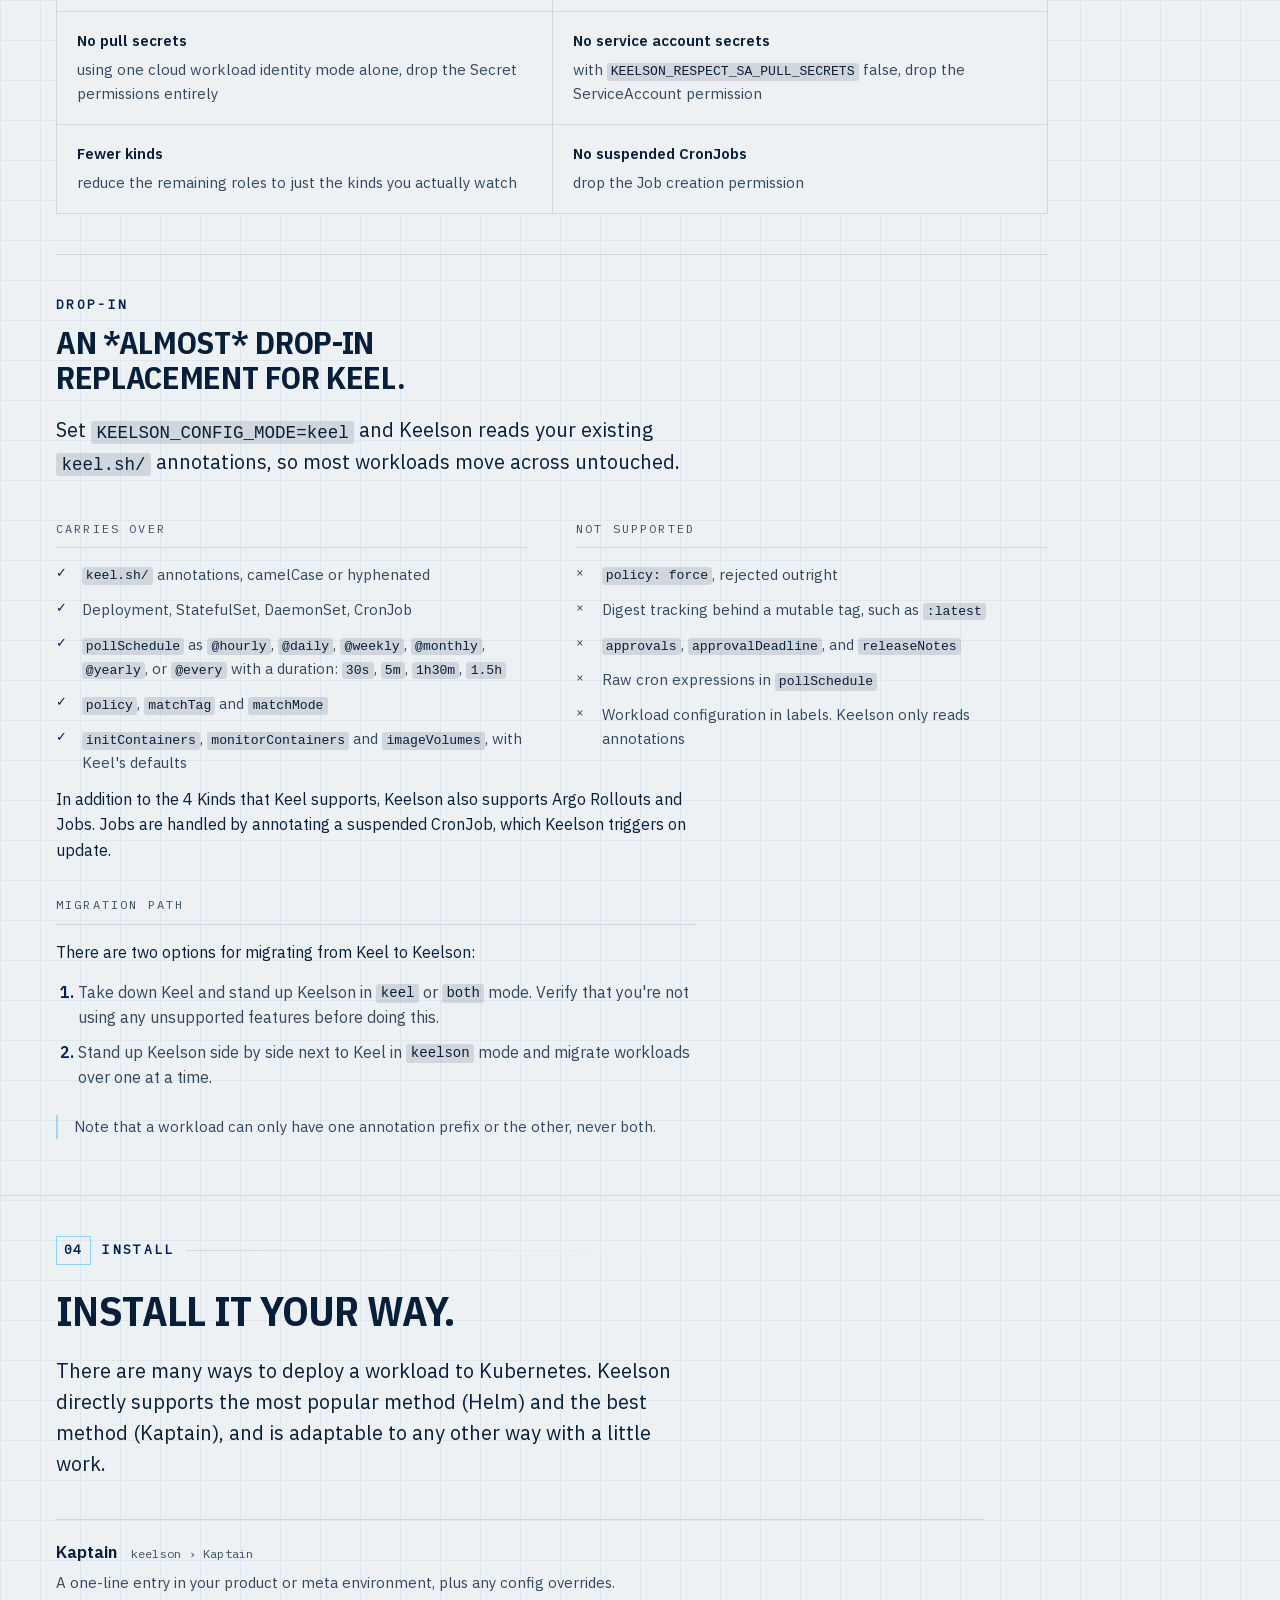
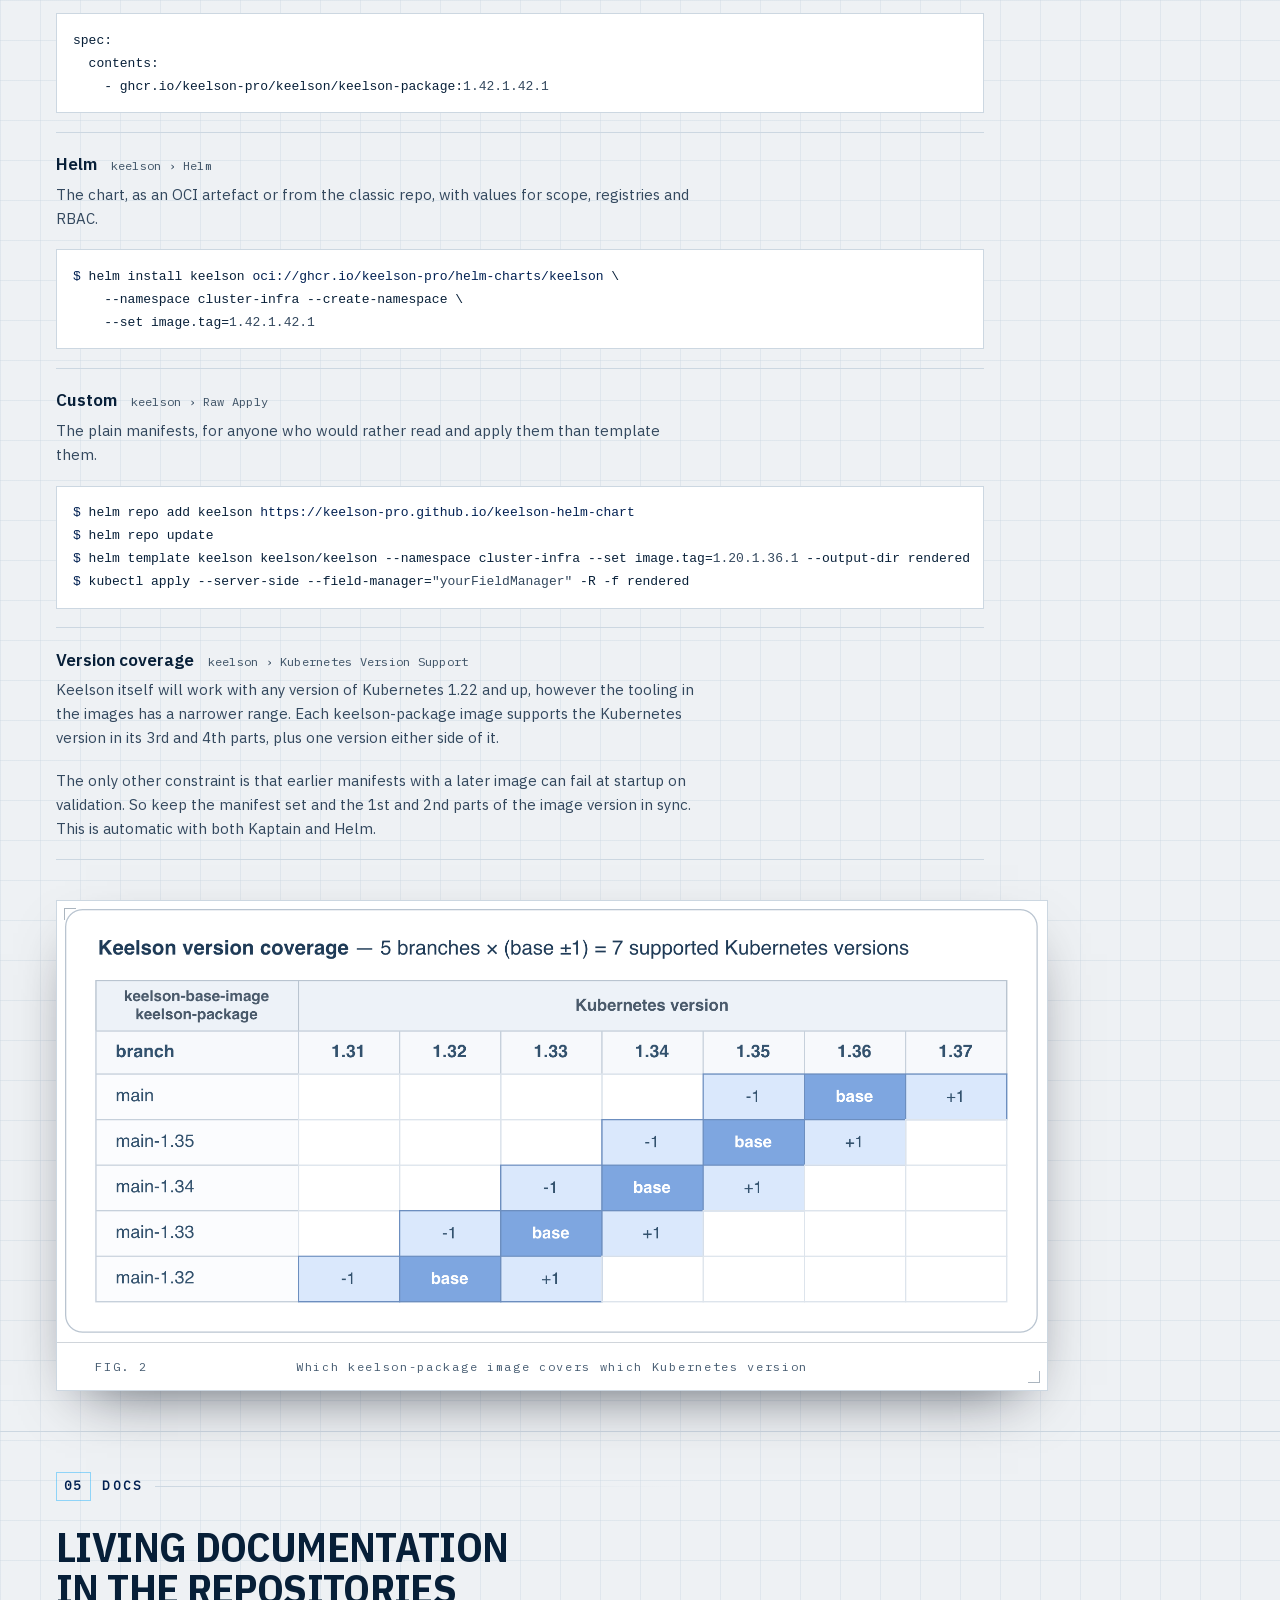
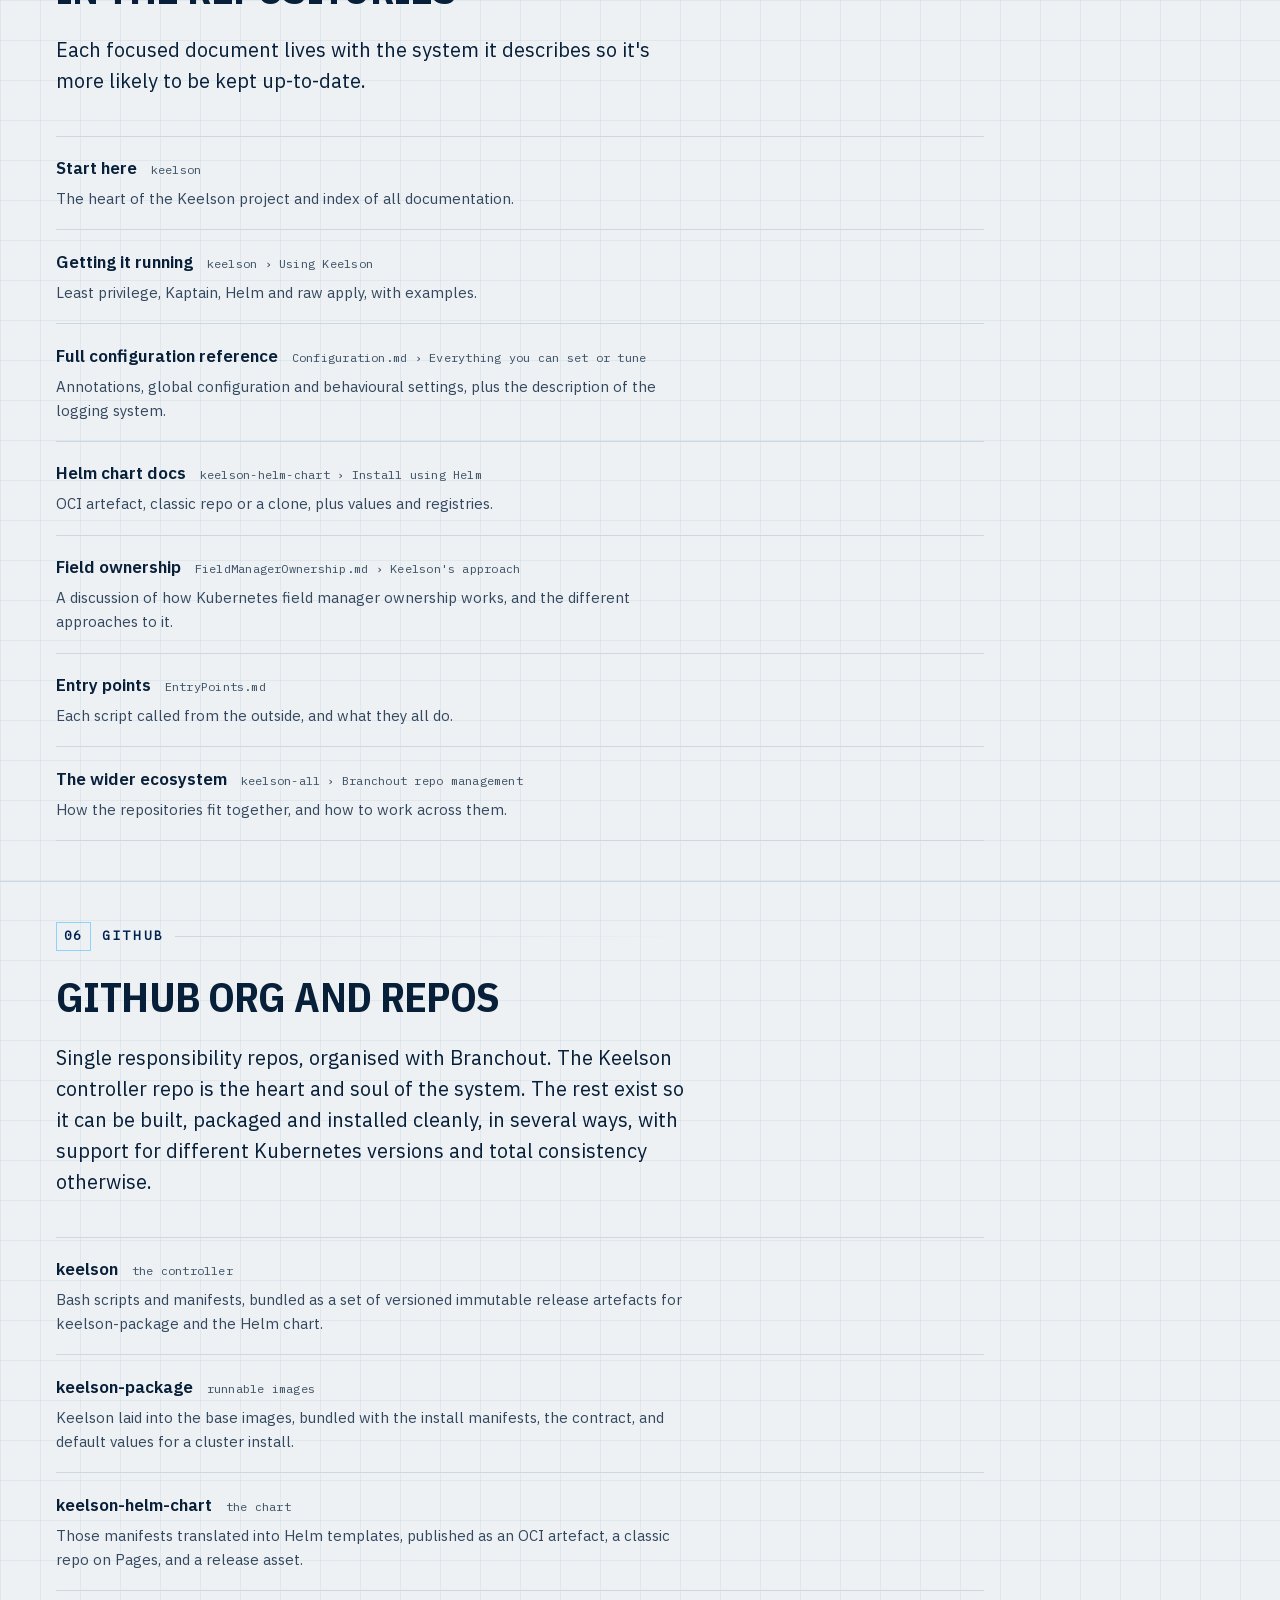
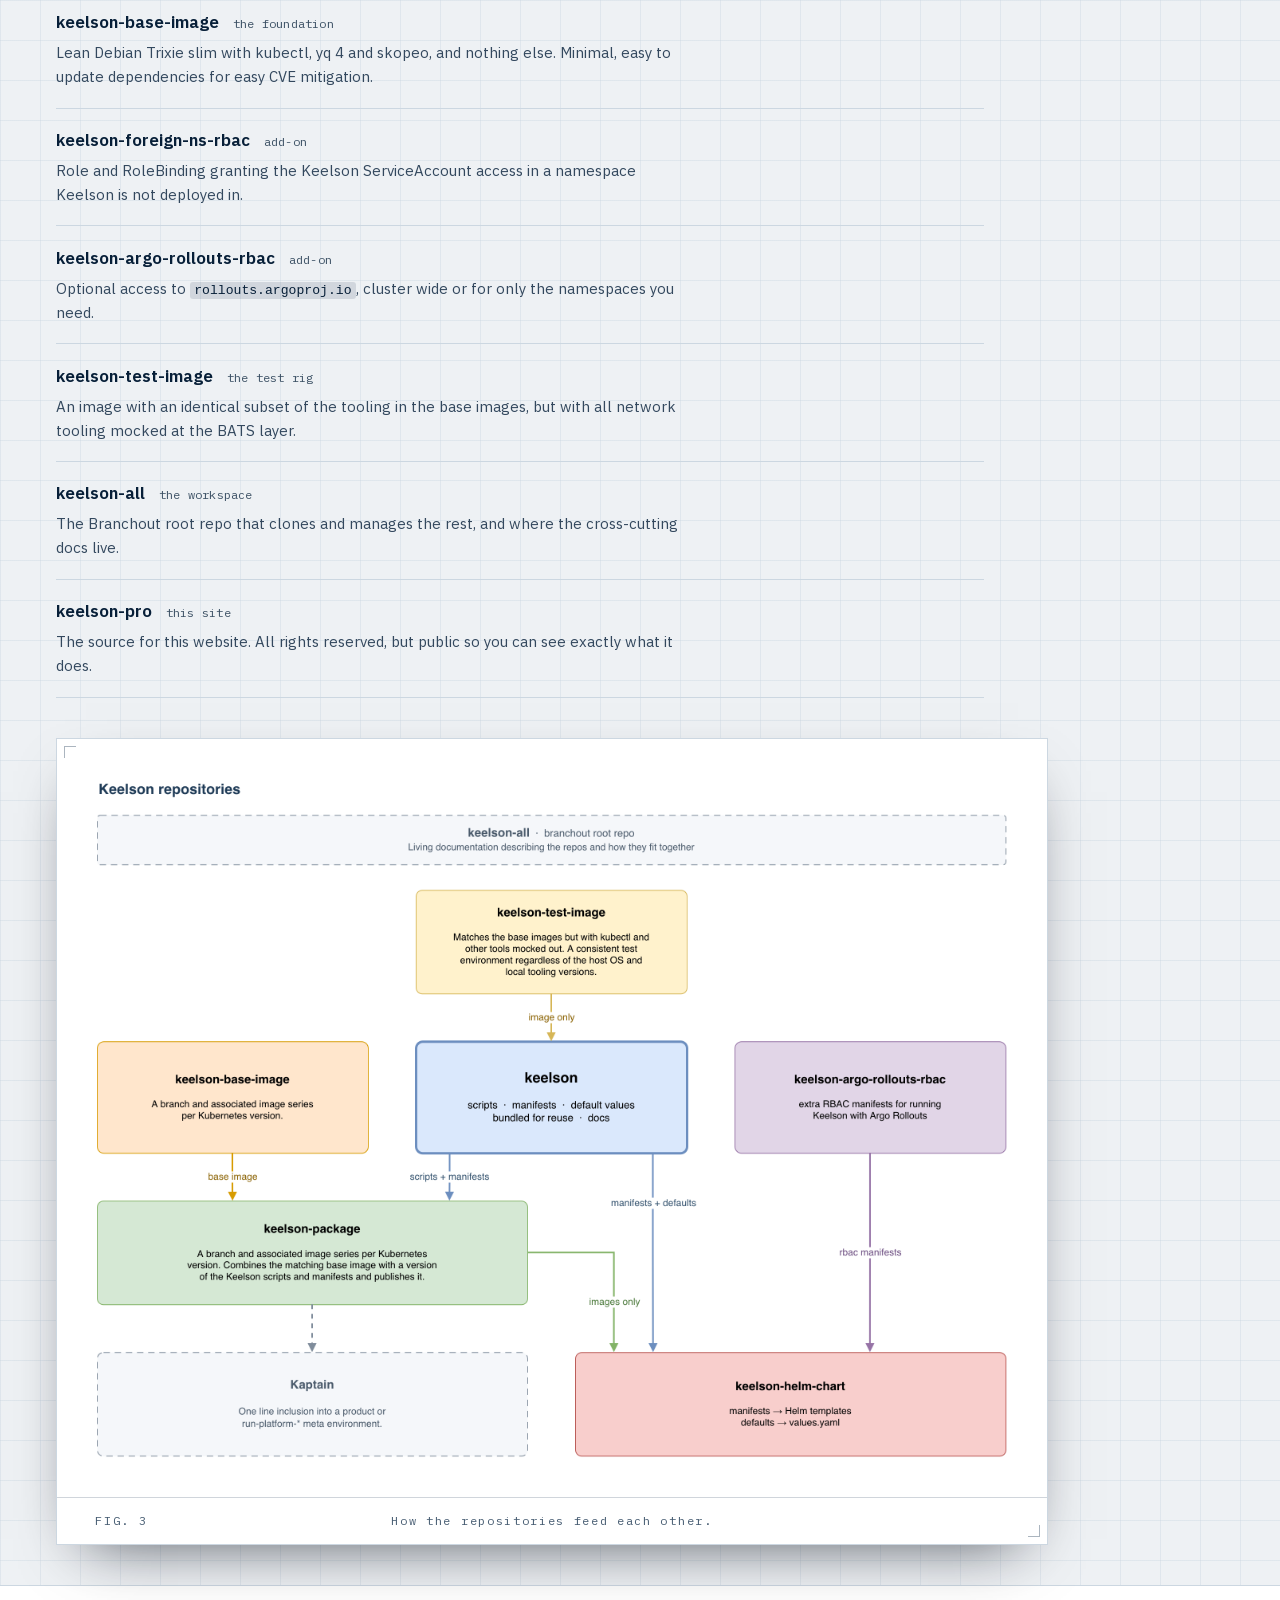
==== commit d26f3237: "Publish keelson.pro site 1.5 as 42.1.5" ====
--- a/index.html
+++ b/index.html
@@ -4,9 +4,30 @@
 <meta charset="utf-8">
 <meta name="viewport" content="width=device-width, initial-scale=1">
 <title>Keelson - automated image updates for Kubernetes</title>
-<meta name="description" content="Keelson watches your registry and rolls your Kubernetes workloads forward on your terms. Scoped writes that respect field ownership, tags of any length, and logs you can actually read.">
+<meta name="description" content="Keelson watches your registry and upgrades Kubernetes workloads carefully, handling field ownership and tags of any length, while logging thoughtfully.">
 <meta name="theme-color" content="#00101f">
+<link rel="canonical" href="https://keelson.pro/">
+
+<!-- Link previews. https://keelson.pro is substituted at build time. -->
+<meta property="og:type" content="website">
+<meta property="og:site_name" content="Keelson">
+<meta property="og:url" content="https://keelson.pro/">
+<meta property="og:title" content="Keelson - automated image updates for Kubernetes">
+<meta property="og:description" content="Keelson watches your registry and upgrades Kubernetes workloads carefully, handling field ownership and tags of any length, while logging thoughtfully.">
+<meta property="og:image" content="https://keelson.pro/img/social-card.png">
+<meta property="og:image:type" content="image/png">
+<meta property="og:image:width" content="1200">
+<meta property="og:image:height" content="630">
+<meta property="og:image:alt" content="The Keelson logo, a motor vessel in profile above the name, with the line: keep your workloads up-to-date.">
+
+<meta name="twitter:card" content="summary_large_image">
+<meta name="twitter:title" content="Keelson - automated image updates for Kubernetes">
+<meta name="twitter:description" content="Keelson watches your registry and upgrades Kubernetes workloads carefully, handling field ownership and tags of any length, while logging thoughtfully.">
+<meta name="twitter:image" content="https://keelson.pro/img/social-card.png">
+<meta name="twitter:image:alt" content="The Keelson logo, a motor vessel in profile above the name, with the line: keep your workloads up-to-date.">
+
 <link rel="icon" href="img/keelson-mark.svg" type="image/svg+xml">
+<link rel="apple-touch-icon" href="img/apple-touch-icon.png">
 <link rel="preload" href="fonts/plex-condensed-700.woff2" as="font" type="font/woff2" crossorigin>
 <link rel="preload" href="fonts/plex-sans-400.woff2" as="font" type="font/woff2" crossorigin>
 <link rel="stylesheet" href="css/site.css">
@@ -350,15 +371,16 @@
           that validation to fail. By default Keelson matches the existing
           ownership when it modifies the image field leaving it exactly how it
           was found. However it's also reasonable to want Keelson to say it
-          changed the field itself, so that's an option too. Regardless, every
-          write is scoped to the image field alone, so nothing else on the
+          changed the field itself, so that's an option too. Regardless, only
+          the image ever changes: anything else Keelson writes back is the
+          workload's own live values, sent unchanged, so nothing else on the
           workload is at risk regardless of what else manages it.
         </p>
 
         <div class="spec">
-          <div><code>mimic</code><span>applies as the field's existing owner, the default</span></div>
-          <div><code>patch</code><span>a strategic-merge patch, attributed to Keelson</span></div>
-          <div><code>claim</code><span>applies as Keelson, taking ownership of the field</span></div>
+          <div><code>mimic</code><span>writes as the image's existing owner, the default</span></div>
+          <div><code>claim-patch</code><span>a patch of the image alone, attributed to Keelson</span></div>
+          <div><code>claim-apply</code><span>a server-side apply as Keelson, taking ownership of the image</span></div>
         </div>
       </div>
 
@@ -669,7 +691,7 @@
 <footer class="footer">
   <div class="footer-in">
     <p>Copyright (c) 2025-2026 Keelson contributors. All rights reserved.</p>
-    <p class="stamp">Site <span>1.2</span></p>
+    <p class="stamp">Site <span>1.5</span></p>
   </div>
 </footer>
 
